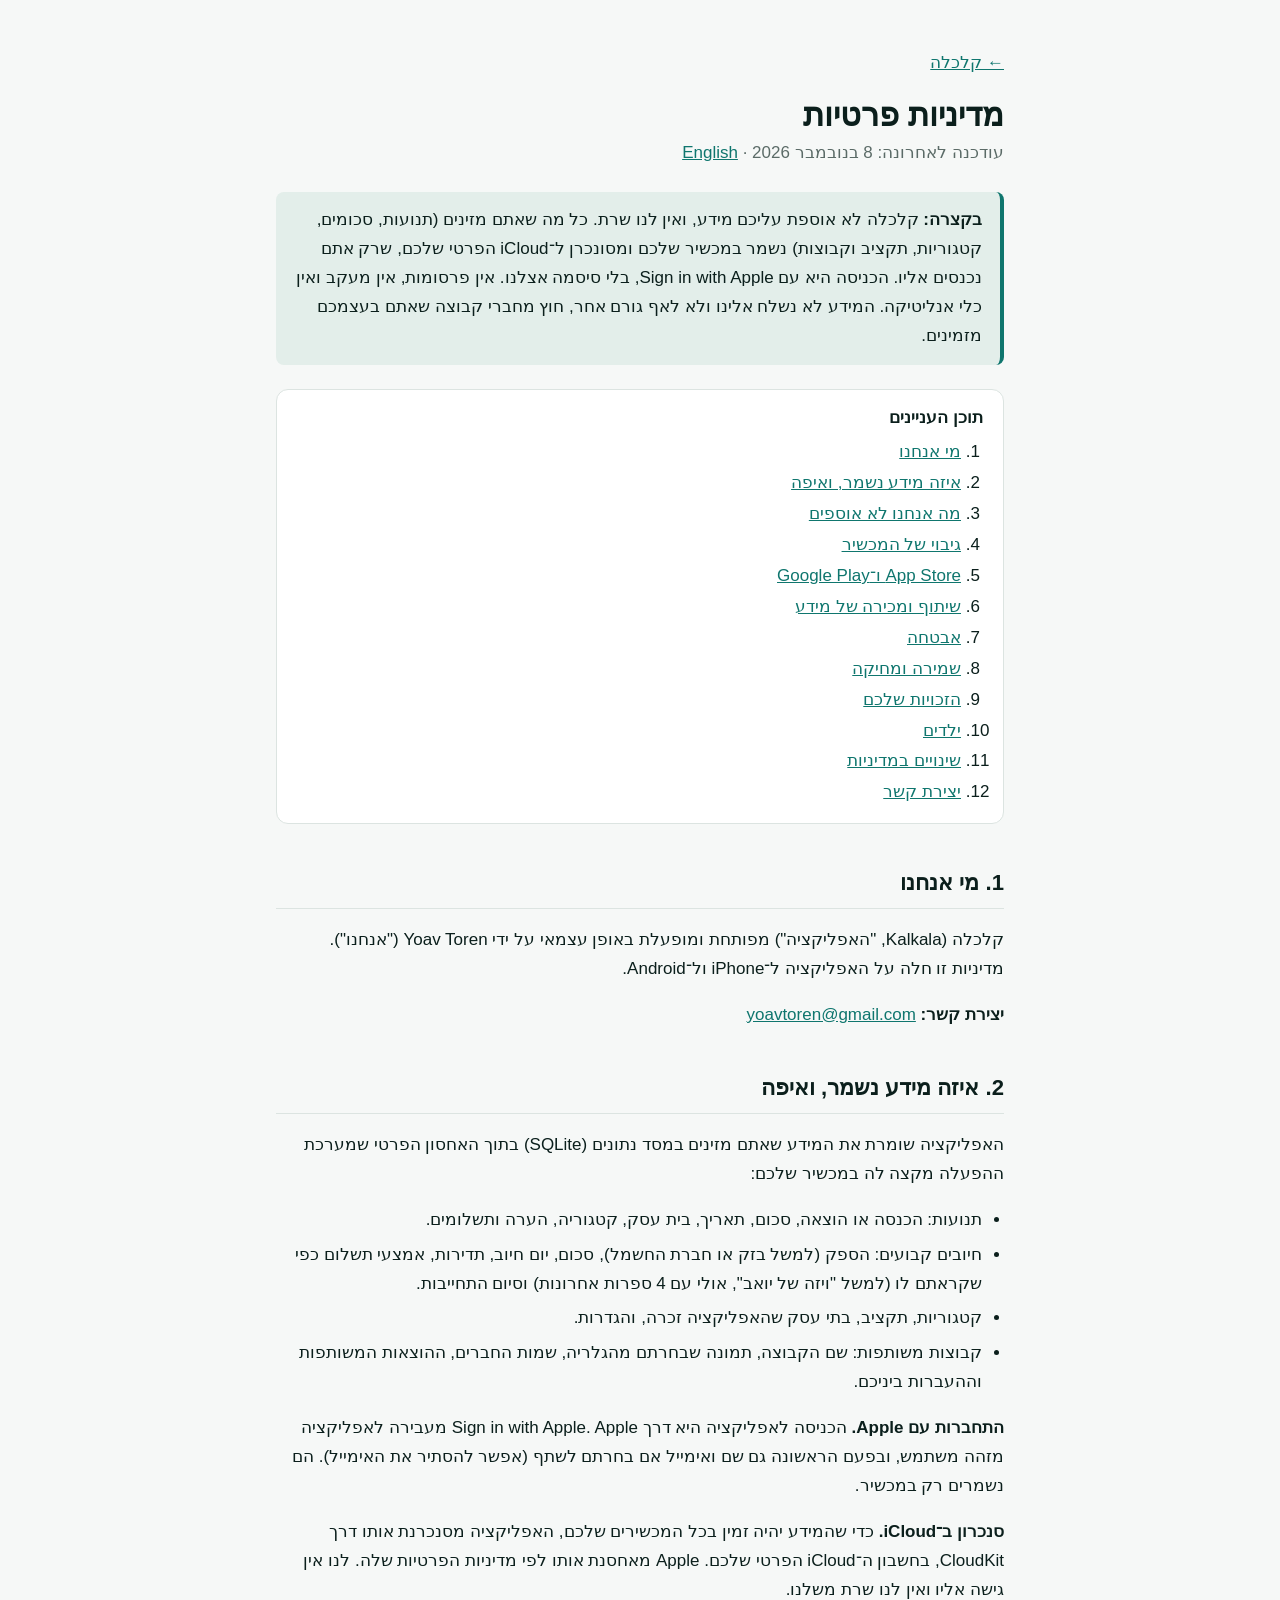
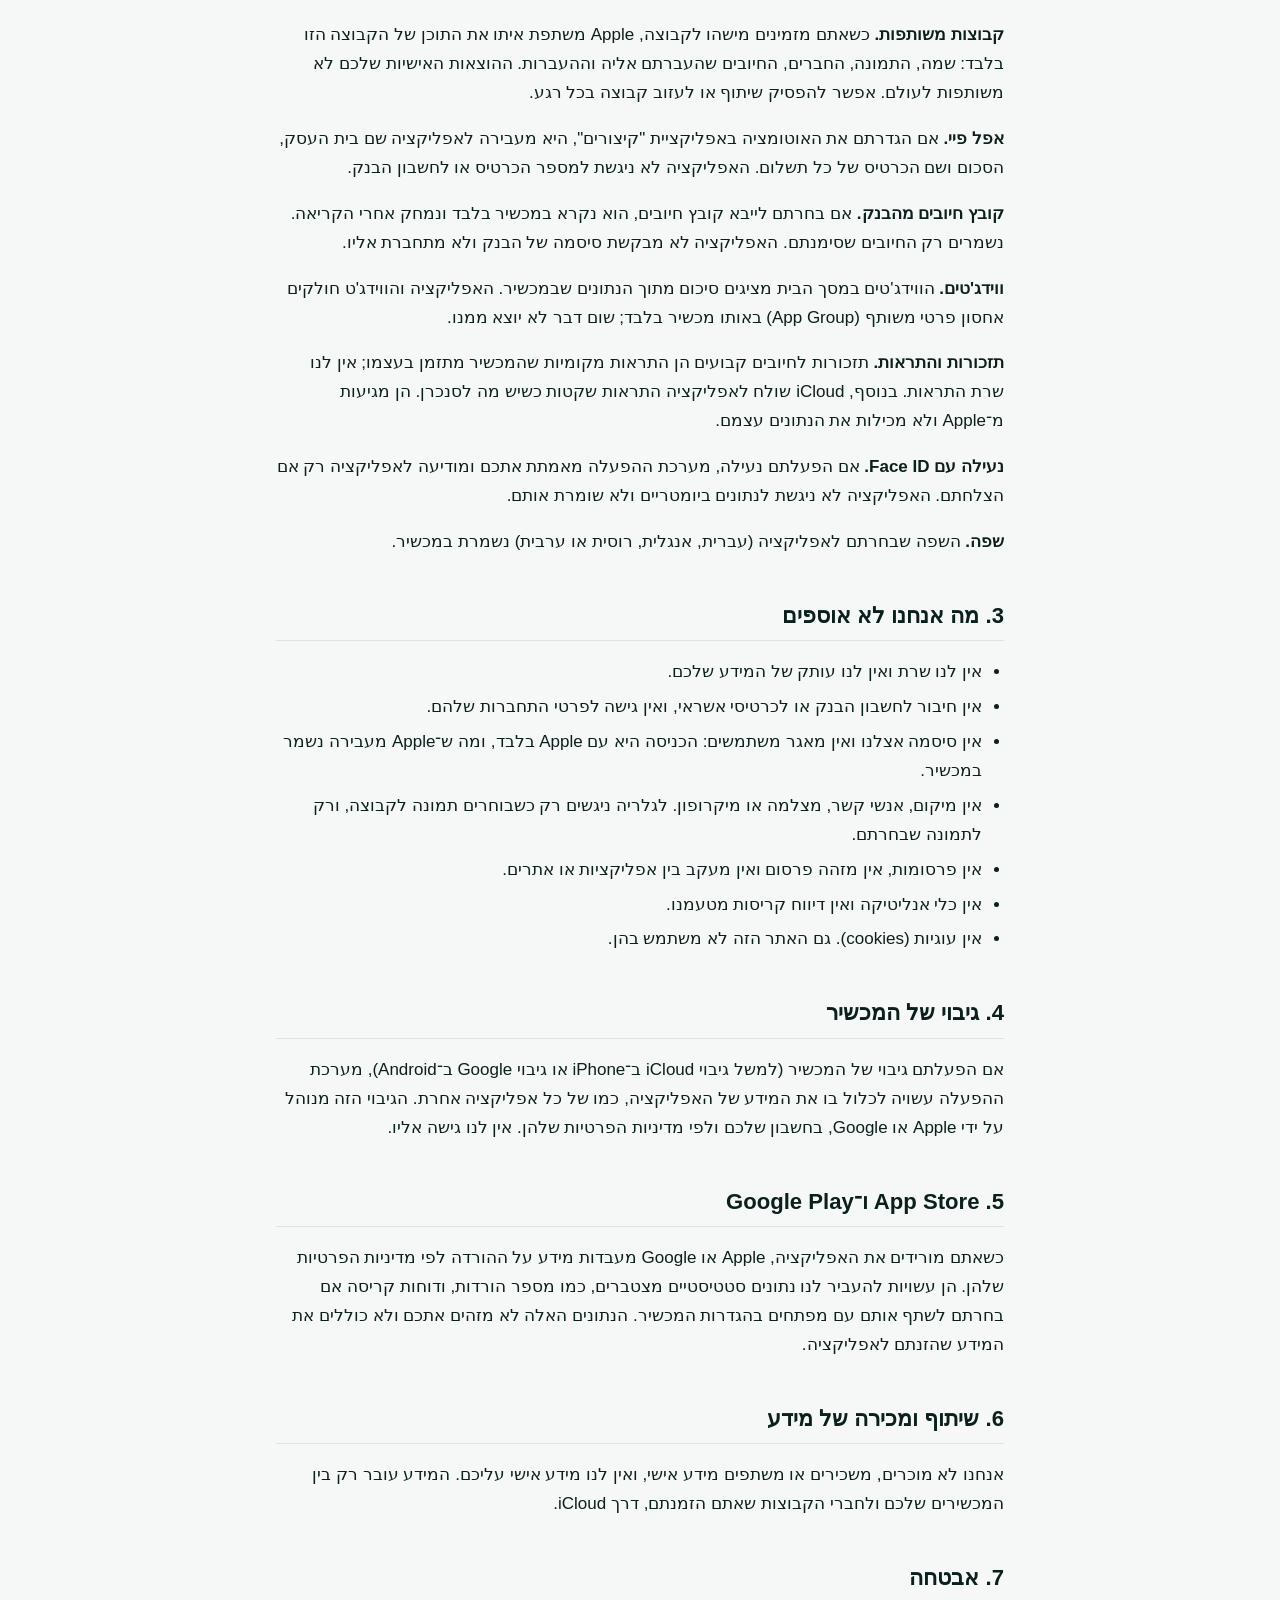
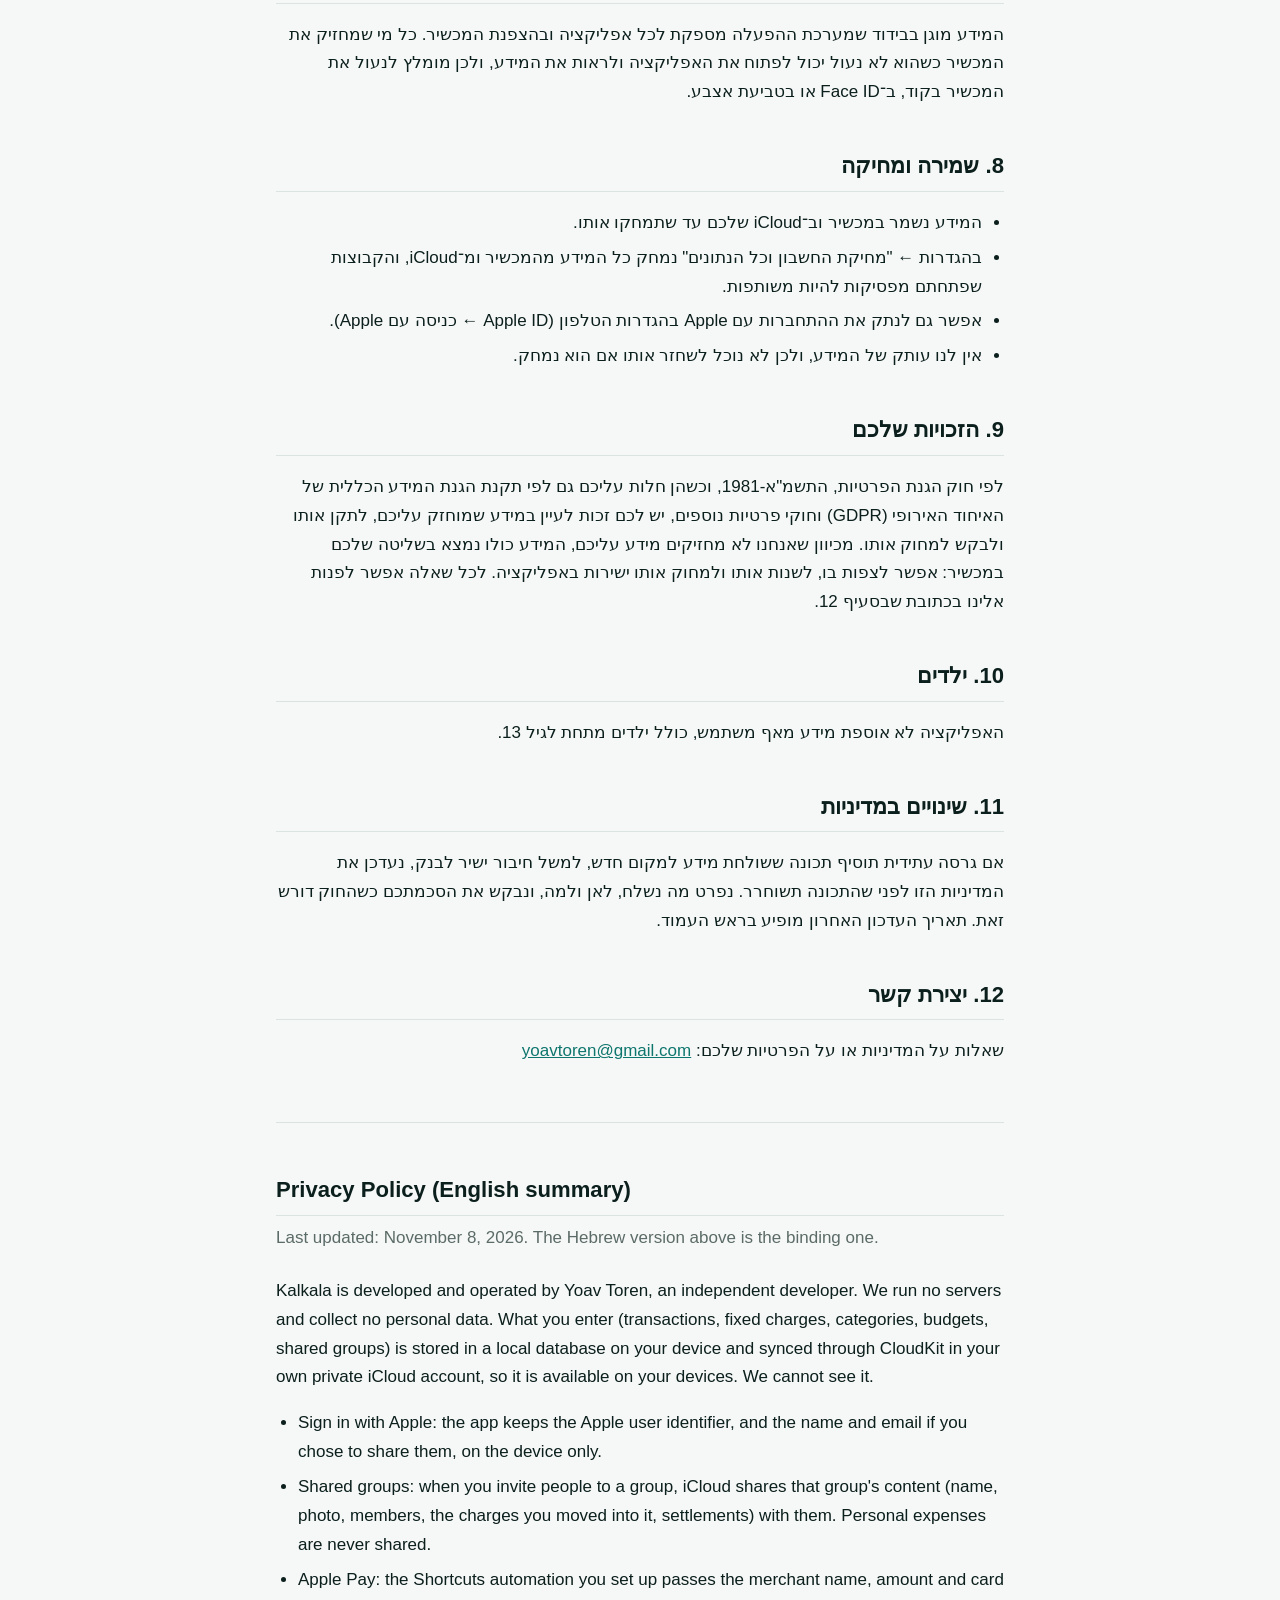
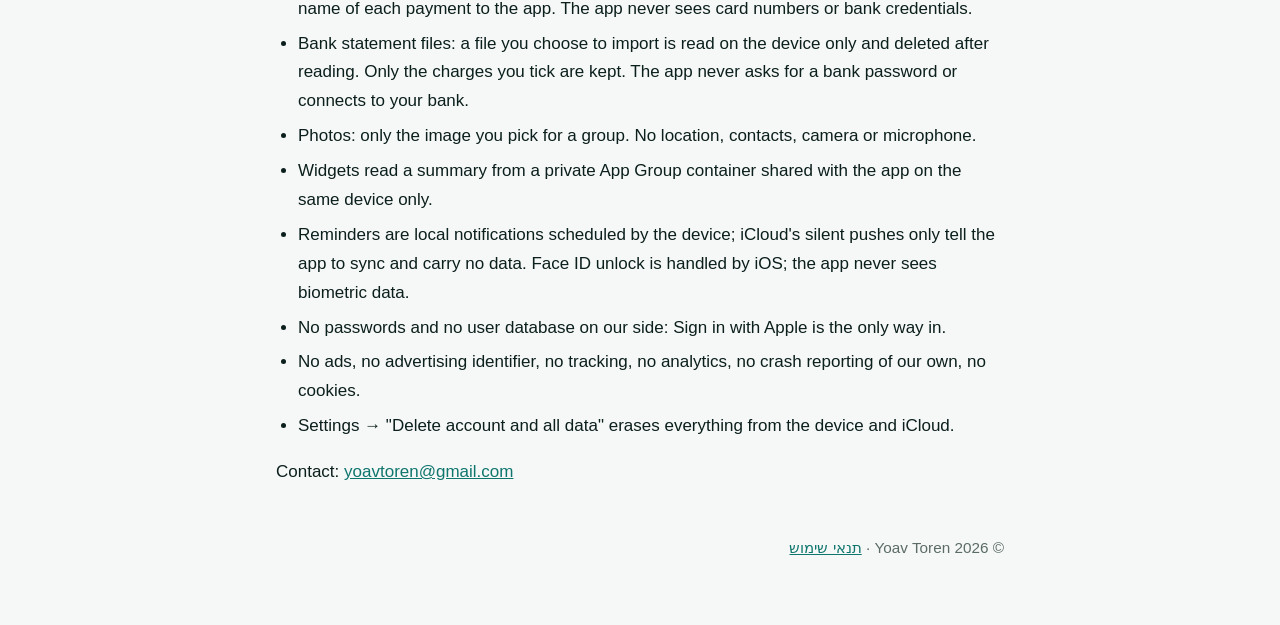
==== privacy.html @ 07b5e919 "Publish from yoavtoren/kalkala@fc30e88" ====
<!DOCTYPE html>
<html lang="he" dir="rtl">
<head>
  <meta charset="UTF-8">
  <meta name="viewport" content="width=device-width, initial-scale=1.0">
  <title>מדיניות פרטיות · קלכלה</title>
  <meta name="description" content="מדיניות הפרטיות של האפליקציה קלכלה (Kalkala).">
  <link rel="stylesheet" href="style.css">
</head>
<body>
<main>
  <p><a href="./">← קלכלה</a></p>
  <h1>מדיניות פרטיות</h1>
  <p class="updated">עודכנה לאחרונה: 8 בנובמבר 2026 · <a href="#english">English</a></p>

  <div class="summary">
    <strong>בקצרה:</strong> קלכלה לא אוספת עליכם מידע, ואין לנו שרת. כל מה שאתם מזינים (תנועות, סכומים, קטגוריות, תקציב וקבוצות) נשמר במכשיר שלכם ומסונכרן ל־iCloud הפרטי שלכם, שרק אתם נכנסים אליו.
    הכניסה היא עם Sign in with Apple, בלי סיסמה אצלנו. אין פרסומות, אין מעקב ואין כלי אנליטיקה. המידע לא נשלח אלינו ולא לאף גורם אחר, חוץ מחברי קבוצה שאתם בעצמכם מזמינים.
  </div>

  <nav class="toc">
    <strong>תוכן העניינים</strong>
    <ol>
      <li><a href="#who">מי אנחנו</a></li>
      <li><a href="#stored">איזה מידע נשמר, ואיפה</a></li>
      <li><a href="#not">מה אנחנו לא אוספים</a></li>
      <li><a href="#backup">גיבוי של המכשיר</a></li>
      <li><a href="#stores">App Store ו־Google Play</a></li>
      <li><a href="#sharing">שיתוף ומכירה של מידע</a></li>
      <li><a href="#security">אבטחה</a></li>
      <li><a href="#retention">שמירה ומחיקה</a></li>
      <li><a href="#rights">הזכויות שלכם</a></li>
      <li><a href="#children">ילדים</a></li>
      <li><a href="#changes">שינויים במדיניות</a></li>
      <li><a href="#contact">יצירת קשר</a></li>
    </ol>
  </nav>

  <h2 id="who">1. מי אנחנו</h2>
  <p>
    קלכלה (Kalkala, "האפליקציה") מפותחת ומופעלת באופן עצמאי על ידי Yoav Toren ("אנחנו").
    מדיניות זו חלה על האפליקציה ל־iPhone ול־Android.
  </p>
  <p><strong>יצירת קשר:</strong> <a href="mailto:yoavtoren@gmail.com">yoavtoren@gmail.com</a></p>

  <h2 id="stored">2. איזה מידע נשמר, ואיפה</h2>
  <p>האפליקציה שומרת את המידע שאתם מזינים במסד נתונים (SQLite) בתוך האחסון הפרטי שמערכת ההפעלה מקצה לה במכשיר שלכם:</p>
  <ul>
    <li>תנועות: הכנסה או הוצאה, סכום, תאריך, בית עסק, קטגוריה, הערה ותשלומים.</li>
    <li>חיובים קבועים: הספק (למשל בזק או חברת החשמל), סכום, יום חיוב, תדירות, אמצעי תשלום כפי שקראתם לו (למשל "ויזה של יואב", אולי עם 4 ספרות אחרונות) וסיום התחייבות.</li>
    <li>קטגוריות, תקציב, בתי עסק שהאפליקציה זכרה, והגדרות.</li>
    <li>קבוצות משותפות: שם הקבוצה, תמונה שבחרתם מהגלריה, שמות החברים, ההוצאות המשותפות וההעברות ביניכם.</li>
  </ul>
  <p><strong>התחברות עם Apple.</strong> הכניסה לאפליקציה היא דרך Sign in with Apple. Apple מעבירה לאפליקציה מזהה משתמש, ובפעם הראשונה גם שם ואימייל אם בחרתם לשתף (אפשר להסתיר את האימייל). הם נשמרים רק במכשיר.</p>
  <p><strong>סנכרון ב־iCloud.</strong> כדי שהמידע יהיה זמין בכל המכשירים שלכם, האפליקציה מסנכרנת אותו דרך CloudKit, בחשבון ה־iCloud הפרטי שלכם. Apple מאחסנת אותו לפי מדיניות הפרטיות שלה. לנו אין גישה אליו ואין לנו שרת משלנו.</p>
  <p><strong>קבוצות משותפות.</strong> כשאתם מזמינים מישהו לקבוצה, Apple משתפת איתו את התוכן של הקבוצה הזו בלבד: שמה, התמונה, החברים, החיובים שהעברתם אליה וההעברות. ההוצאות האישיות שלכם לא משותפות לעולם. אפשר להפסיק שיתוף או לעזוב קבוצה בכל רגע.</p>
  <p><strong>אפל פיי.</strong> אם הגדרתם את האוטומציה באפליקציית "קיצורים", היא מעבירה לאפליקציה שם בית העסק, הסכום ושם הכרטיס של כל תשלום. האפליקציה לא ניגשת למספר הכרטיס או לחשבון הבנק.</p>
  <p><strong>קובץ חיובים מהבנק.</strong> אם בחרתם לייבא קובץ חיובים, הוא נקרא במכשיר בלבד ונמחק אחרי הקריאה. נשמרים רק החיובים שסימנתם. האפליקציה לא מבקשת סיסמה של הבנק ולא מתחברת אליו.</p>
  <p><strong>ווידג'טים.</strong> הווידג'טים במסך הבית מציגים סיכום מתוך הנתונים שבמכשיר. האפליקציה והווידג'ט חולקים אחסון פרטי משותף (App Group) באותו מכשיר בלבד; שום דבר לא יוצא ממנו.</p>
  <p><strong>תזכורות והתראות.</strong> תזכורות לחיובים קבועים הן התראות מקומיות שהמכשיר מתזמן בעצמו; אין לנו שרת התראות. בנוסף, iCloud שולח לאפליקציה התראות שקטות כשיש מה לסנכרן. הן מגיעות מ־Apple ולא מכילות את הנתונים עצמם.</p>
  <p><strong>נעילה עם Face ID.</strong> אם הפעלתם נעילה, מערכת ההפעלה מאמתת אתכם ומודיעה לאפליקציה רק אם הצלחתם. האפליקציה לא ניגשת לנתונים ביומטריים ולא שומרת אותם.</p>
  <p><strong>שפה.</strong> השפה שבחרתם לאפליקציה (עברית, אנגלית, רוסית או ערבית) נשמרת במכשיר.</p>

  <h2 id="not">3. מה אנחנו לא אוספים</h2>
  <ul>
    <li>אין לנו שרת ואין לנו עותק של המידע שלכם.</li>
    <li>אין חיבור לחשבון הבנק או לכרטיסי אשראי, ואין גישה לפרטי התחברות שלהם.</li>
    <li>אין סיסמה אצלנו ואין מאגר משתמשים: הכניסה היא עם Apple בלבד, ומה ש־Apple מעבירה נשמר במכשיר.</li>
    <li>אין מיקום, אנשי קשר, מצלמה או מיקרופון. לגלריה ניגשים רק כשבוחרים תמונה לקבוצה, ורק לתמונה שבחרתם.</li>
    <li>אין פרסומות, אין מזהה פרסום ואין מעקב בין אפליקציות או אתרים.</li>
    <li>אין כלי אנליטיקה ואין דיווח קריסות מטעמנו.</li>
    <li>אין עוגיות (cookies). גם האתר הזה לא משתמש בהן.</li>
  </ul>

  <h2 id="backup">4. גיבוי של המכשיר</h2>
  <p>
    אם הפעלתם גיבוי של המכשיר (למשל גיבוי iCloud ב־iPhone או גיבוי Google ב־Android), מערכת ההפעלה עשויה לכלול בו את המידע של האפליקציה, כמו של כל אפליקציה אחרת.
    הגיבוי הזה מנוהל על ידי Apple או Google, בחשבון שלכם ולפי מדיניות הפרטיות שלהן. אין לנו גישה אליו.
  </p>

  <h2 id="stores">5. App Store ו־Google Play</h2>
  <p>
    כשאתם מורידים את האפליקציה, Apple או Google מעבדות מידע על ההורדה לפי מדיניות הפרטיות שלהן.
    הן עשויות להעביר לנו נתונים סטטיסטיים מצטברים, כמו מספר הורדות, ודוחות קריסה אם בחרתם לשתף אותם עם מפתחים בהגדרות המכשיר.
    הנתונים האלה לא מזהים אתכם ולא כוללים את המידע שהזנתם לאפליקציה.
  </p>

  <h2 id="sharing">6. שיתוף ומכירה של מידע</h2>
  <p>אנחנו לא מוכרים, משכירים או משתפים מידע אישי, ואין לנו מידע אישי עליכם. המידע עובר רק בין המכשירים שלכם ולחברי הקבוצות שאתם הזמנתם, דרך iCloud.</p>

  <h2 id="security">7. אבטחה</h2>
  <p>
    המידע מוגן בבידוד שמערכת ההפעלה מספקת לכל אפליקציה ובהצפנת המכשיר.
    כל מי שמחזיק את המכשיר כשהוא לא נעול יכול לפתוח את האפליקציה ולראות את המידע, ולכן מומלץ לנעול את המכשיר בקוד, ב־Face ID או בטביעת אצבע.
  </p>

  <h2 id="retention">8. שמירה ומחיקה</h2>
  <ul>
    <li>המידע נשמר במכשיר וב־iCloud שלכם עד שתמחקו אותו.</li>
    <li>בהגדרות ← "מחיקת החשבון וכל הנתונים" נמחק כל המידע מהמכשיר ומ־iCloud, והקבוצות שפתחתם מפסיקות להיות משותפות.</li>
    <li>אפשר גם לנתק את ההתחברות עם Apple בהגדרות הטלפון (Apple ID ← כניסה עם Apple).</li>
    <li>אין לנו עותק של המידע, ולכן לא נוכל לשחזר אותו אם הוא נמחק.</li>
  </ul>

  <h2 id="rights">9. הזכויות שלכם</h2>
  <p>
    לפי חוק הגנת הפרטיות, התשמ"א-1981, וכשהן חלות עליכם גם לפי תקנת הגנת המידע הכללית של האיחוד האירופי (GDPR) וחוקי פרטיות נוספים, יש לכם זכות לעיין במידע שמוחזק עליכם, לתקן אותו ולבקש למחוק אותו.
    מכיוון שאנחנו לא מחזיקים מידע עליכם, המידע כולו נמצא בשליטה שלכם במכשיר: אפשר לצפות בו, לשנות אותו ולמחוק אותו ישירות באפליקציה.
    לכל שאלה אפשר לפנות אלינו בכתובת שבסעיף 12.
  </p>

  <h2 id="children">10. ילדים</h2>
  <p>האפליקציה לא אוספת מידע מאף משתמש, כולל ילדים מתחת לגיל 13.</p>

  <h2 id="changes">11. שינויים במדיניות</h2>
  <p>
    אם גרסה עתידית תוסיף תכונה ששולחת מידע למקום חדש, למשל חיבור ישיר לבנק, נעדכן את המדיניות הזו לפני שהתכונה תשוחרר.
    נפרט מה נשלח, לאן ולמה, ונבקש את הסכמתכם כשהחוק דורש זאת. תאריך העדכון האחרון מופיע בראש העמוד.
  </p>

  <h2 id="contact">12. יצירת קשר</h2>
  <p>שאלות על המדיניות או על הפרטיות שלכם: <a href="mailto:yoavtoren@gmail.com">yoavtoren@gmail.com</a></p>

  <section class="english" id="english" lang="en" dir="ltr">
    <h2>Privacy Policy (English summary)</h2>
    <p class="updated">Last updated: November 8, 2026. The Hebrew version above is the binding one.</p>
    <p>
      Kalkala is developed and operated by Yoav Toren, an independent developer. We run no servers and collect no personal data.
      What you enter (transactions, fixed charges, categories, budgets, shared groups) is stored in a local database on your device
      and synced through CloudKit in your own private iCloud account, so it is available on your devices. We cannot see it.
    </p>
    <ul>
      <li>Sign in with Apple: the app keeps the Apple user identifier, and the name and email if you chose to share them, on the device only.</li>
      <li>Shared groups: when you invite people to a group, iCloud shares that group's content (name, photo, members, the charges you moved into it, settlements) with them. Personal expenses are never shared.</li>
      <li>Apple Pay: the Shortcuts automation you set up passes the merchant name, amount and card name of each payment to the app. The app never sees card numbers or bank credentials.</li>
      <li>Bank statement files: a file you choose to import is read on the device only and deleted after reading. Only the charges you tick are kept. The app never asks for a bank password or connects to your bank.</li>
      <li>Photos: only the image you pick for a group. No location, contacts, camera or microphone.</li>
      <li>Widgets read a summary from a private App Group container shared with the app on the same device only.</li>
      <li>Reminders are local notifications scheduled by the device; iCloud's silent pushes only tell the app to sync and carry no data. Face ID unlock is handled by iOS; the app never sees biometric data.</li>
      <li>No passwords and no user database on our side: Sign in with Apple is the only way in.</li>
      <li>No ads, no advertising identifier, no tracking, no analytics, no crash reporting of our own, no cookies.</li>
      <li>Settings → "Delete account and all data" erases everything from the device and iCloud.</li>
    </ul>
    <p>Contact: <a href="mailto:yoavtoren@gmail.com">yoavtoren@gmail.com</a></p>
  </section>

  <footer>© 2026 Yoav Toren · <a href="terms.html">תנאי שימוש</a></footer>
</main>
</body>
</html>
---- style.css ----
/* Shared style for the Kalkala legal pages. Colours mirror src/constants/theme.ts. */
:root {
  --text: #0B1F1C;
  --text-secondary: #5B6B67;
  --background: #F6F8F7;
  --surface: #FFFFFF;
  --selected: #E3EEEA;
  --border: #DCE4E1;
  --tint: #0F766E;
  color-scheme: light dark;
}

@media (prefers-color-scheme: dark) {
  :root {
    --text: #ECF3F1;
    --text-secondary: #9DB0AB;
    --background: #0B1211;
    --surface: #16201E;
    --selected: #1F2E2B;
    --border: #26332F;
    --tint: #2DD4BF;
  }
}

* { box-sizing: border-box; }

body {
  margin: 0;
  background: var(--background);
  color: var(--text);
  font-family: -apple-system, BlinkMacSystemFont, "Segoe UI", "Heebo", "Arial Hebrew", Arial, sans-serif;
  font-size: 17px;
  line-height: 1.7;
}

main {
  max-width: 760px;
  margin: 0 auto;
  padding: 32px 16px 64px;
}

a { color: var(--tint); }

h1 { font-size: 1.9em; line-height: 1.25; margin: 0 0 4px; }
h2 {
  font-size: 1.3em;
  margin: 40px 0 8px;
  padding-bottom: 6px;
  border-bottom: 1px solid var(--border);
}
h3 { font-size: 1.05em; margin: 24px 0 4px; }

ul, ol { padding-inline-start: 22px; }
li { margin-bottom: 6px; }

.updated { color: var(--text-secondary); margin: 0 0 24px; }

.summary {
  background: var(--selected);
  border-inline-start: 4px solid var(--tint);
  border-radius: 8px;
  padding: 14px 18px;
  margin: 20px 0;
}

.toc {
  background: var(--surface);
  border: 1px solid var(--border);
  border-radius: 12px;
  padding: 14px 20px;
  margin: 24px 0;
}
.toc ol { margin: 6px 0 0; }
.toc li { margin-bottom: 2px; }

.cards { display: grid; gap: 12px; margin: 28px 0; }
.card {
  display: block;
  background: var(--surface);
  border: 1px solid var(--border);
  border-radius: 12px;
  padding: 16px 18px;
  color: var(--text);
  text-decoration: none;
}
.card strong { color: var(--tint); font-size: 1.1em; }
.card span { display: block; color: var(--text-secondary); }

.english {
  margin-top: 56px;
  padding-top: 8px;
  border-top: 1px solid var(--border);
}

footer {
  margin-top: 48px;
  color: var(--text-secondary);
  font-size: 0.9em;
}
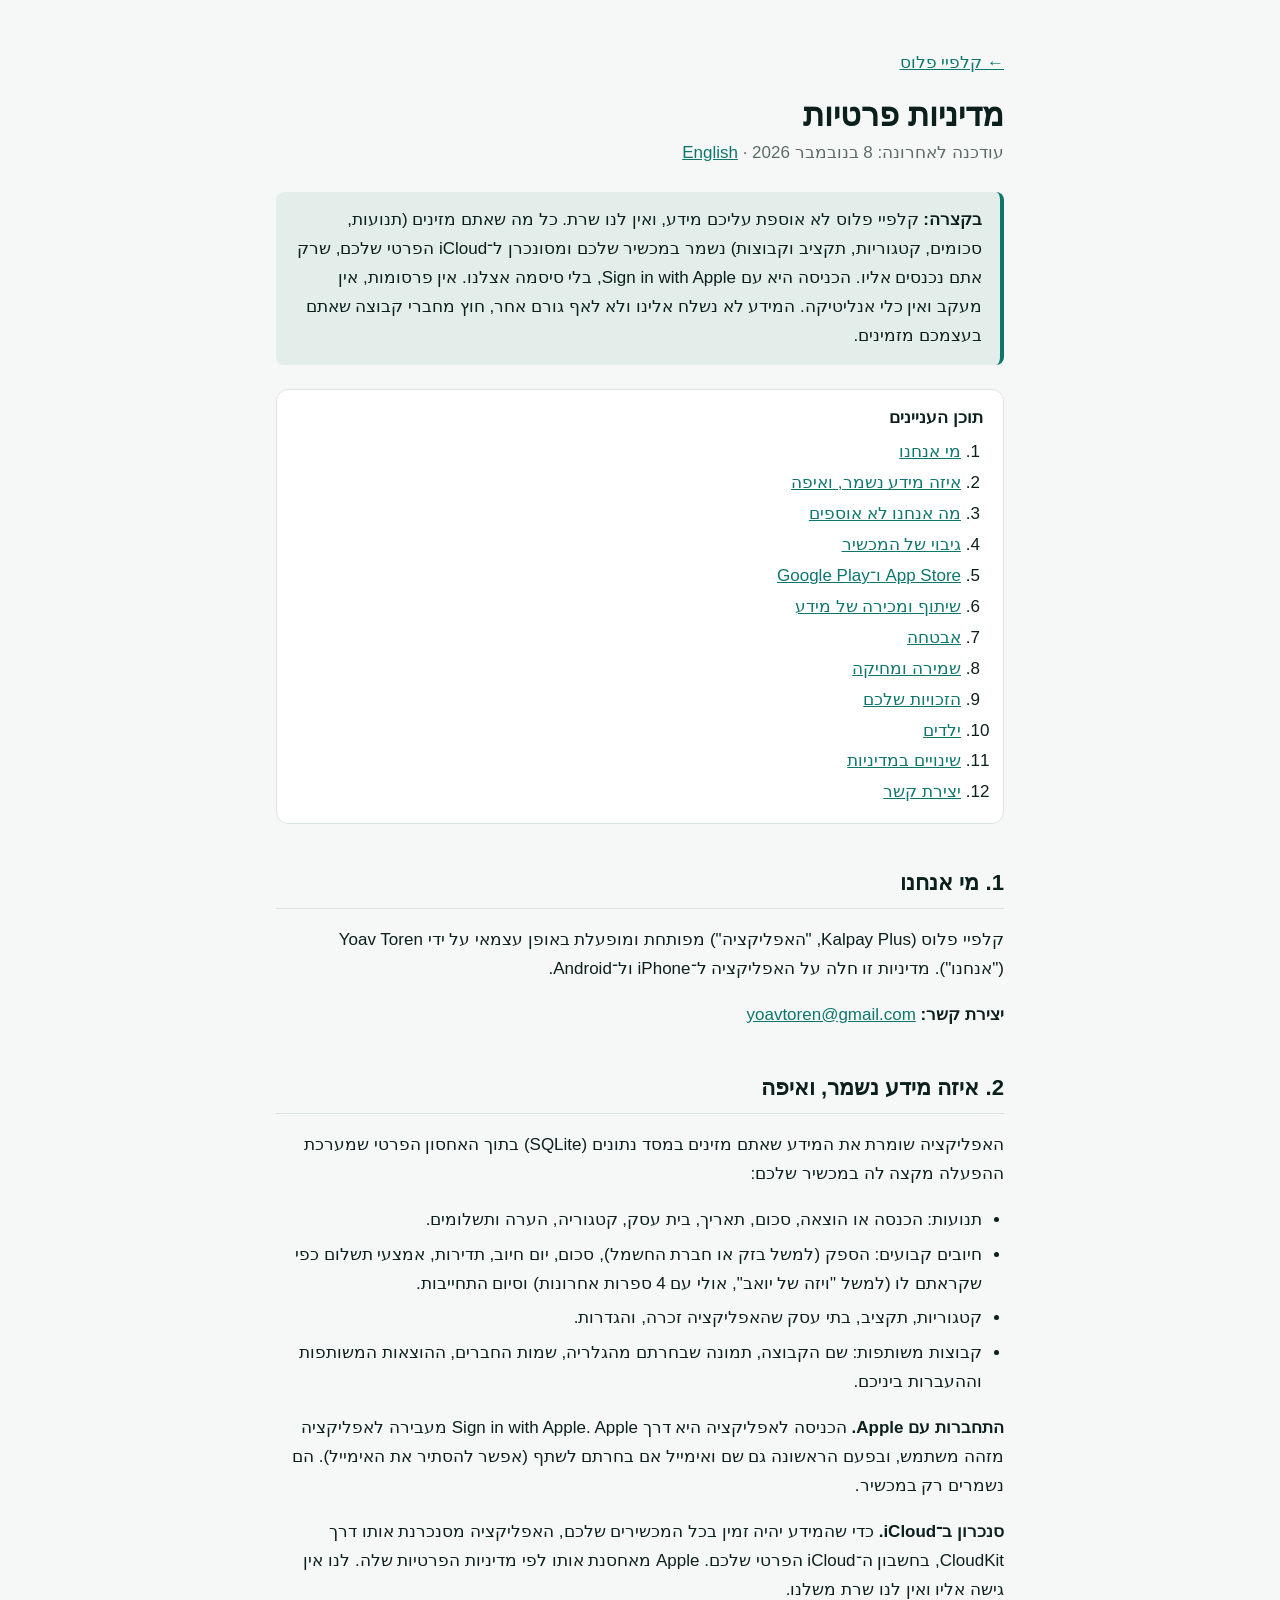
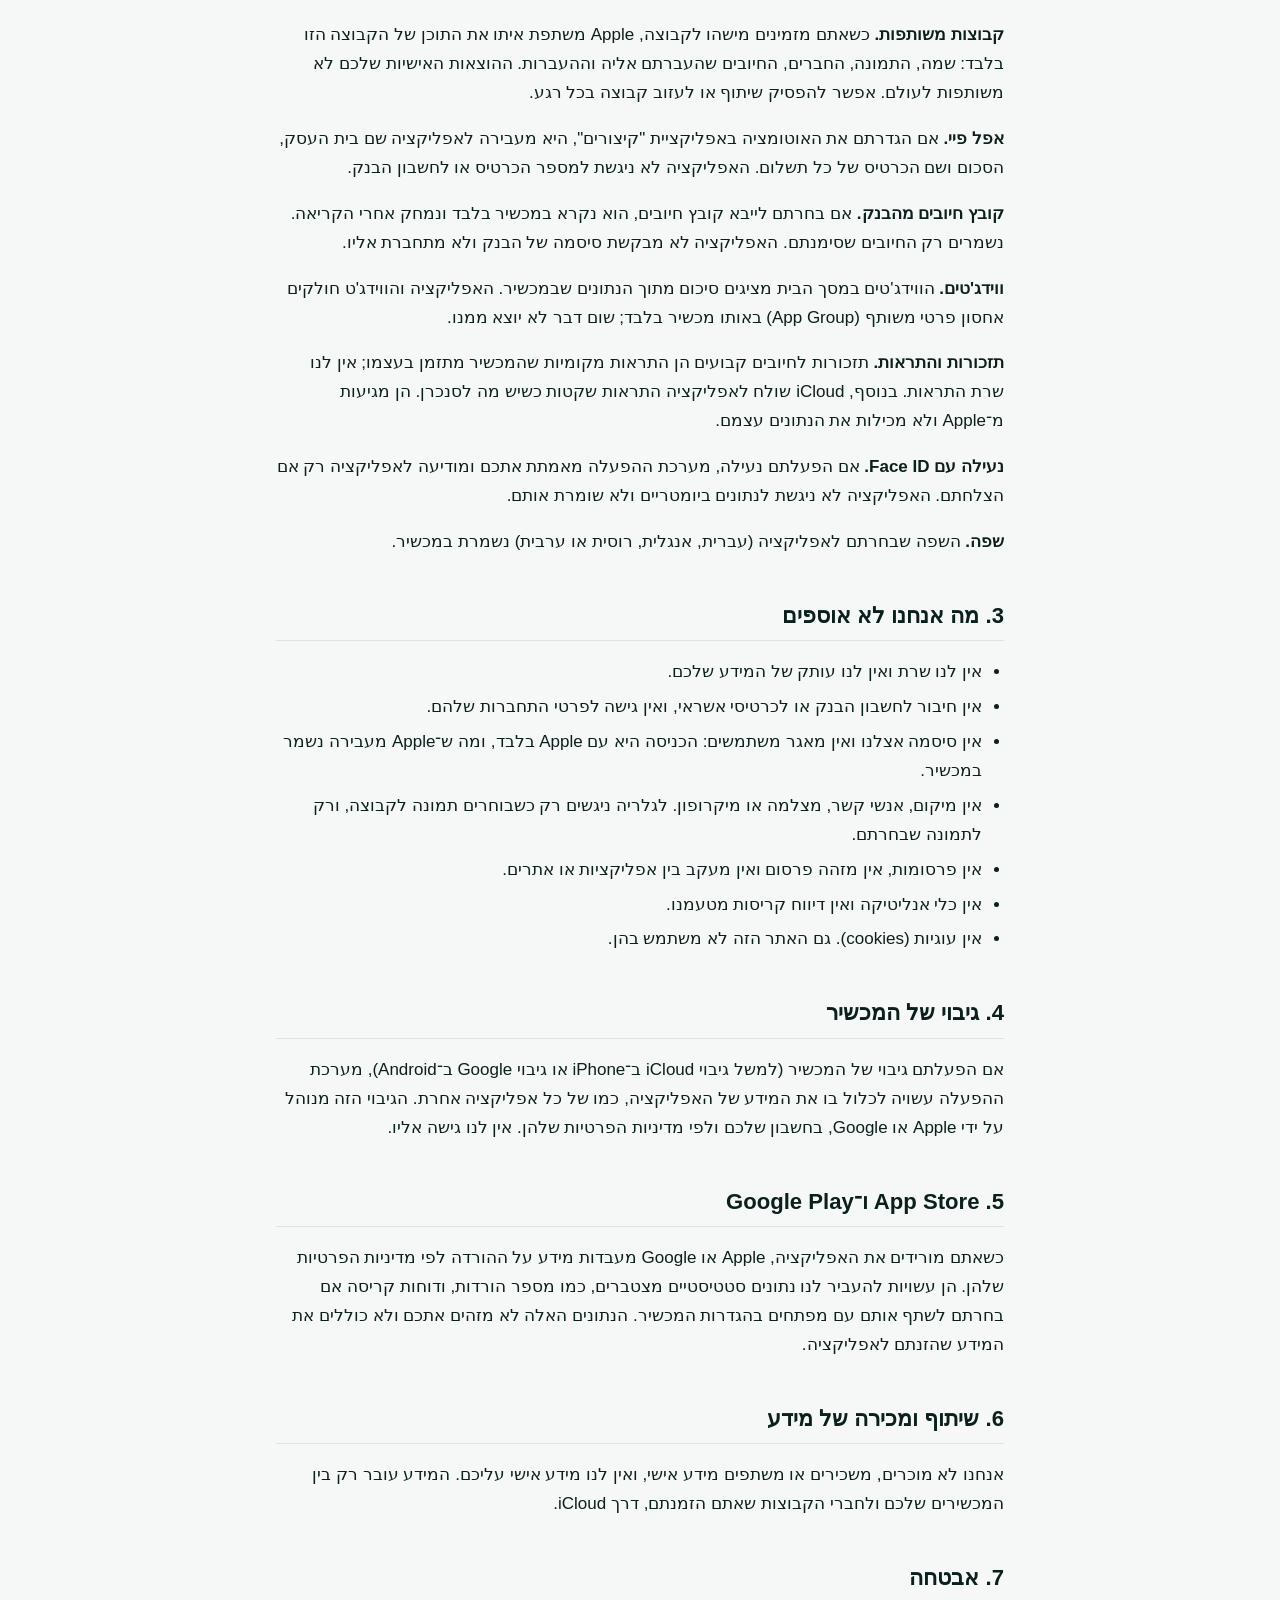
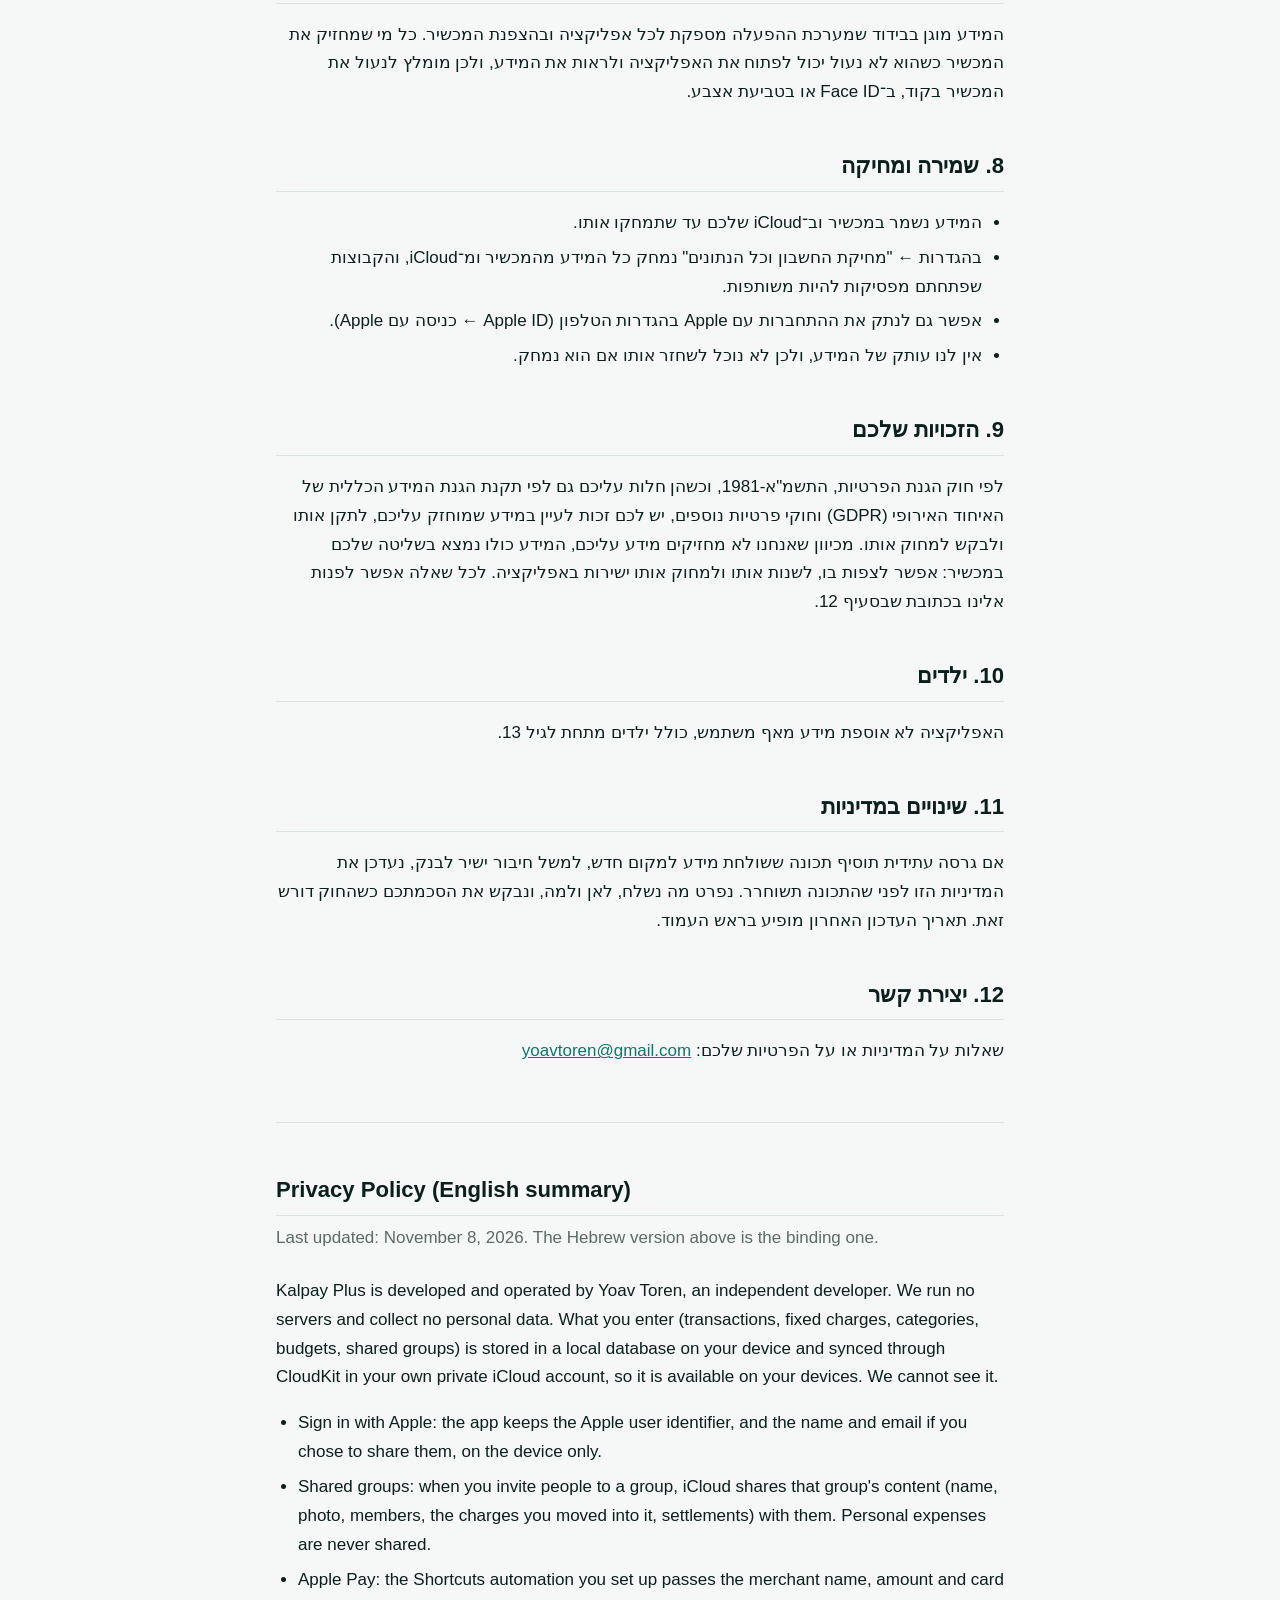
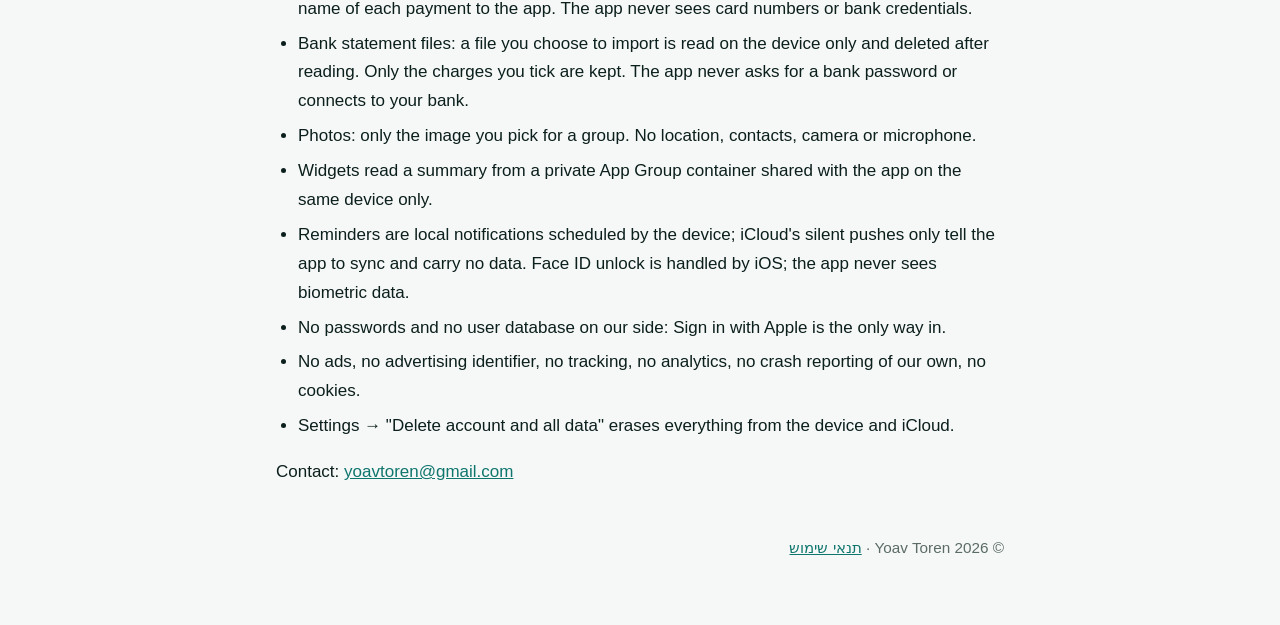
==== commit 707b68b8: "Publish from yoavtoren/kalkala@573983c" ====
--- a/privacy.html
+++ b/privacy.html
@@ -3,18 +3,18 @@
 <head>
   <meta charset="UTF-8">
   <meta name="viewport" content="width=device-width, initial-scale=1.0">
-  <title>מדיניות פרטיות · קלכלה</title>
-  <meta name="description" content="מדיניות הפרטיות של האפליקציה קלכלה (Kalkala).">
+  <title>מדיניות פרטיות · קלפיי פלוס</title>
+  <meta name="description" content="מדיניות הפרטיות של האפליקציה קלפיי פלוס (Kalpay Plus).">
   <link rel="stylesheet" href="style.css">
 </head>
 <body>
 <main>
-  <p><a href="./">← קלכלה</a></p>
+  <p><a href="./">← קלפיי פלוס</a></p>
   <h1>מדיניות פרטיות</h1>
   <p class="updated">עודכנה לאחרונה: 8 בנובמבר 2026 · <a href="#english">English</a></p>
 
   <div class="summary">
-    <strong>בקצרה:</strong> קלכלה לא אוספת עליכם מידע, ואין לנו שרת. כל מה שאתם מזינים (תנועות, סכומים, קטגוריות, תקציב וקבוצות) נשמר במכשיר שלכם ומסונכרן ל־iCloud הפרטי שלכם, שרק אתם נכנסים אליו.
+    <strong>בקצרה:</strong> קלפיי פלוס לא אוספת עליכם מידע, ואין לנו שרת. כל מה שאתם מזינים (תנועות, סכומים, קטגוריות, תקציב וקבוצות) נשמר במכשיר שלכם ומסונכרן ל־iCloud הפרטי שלכם, שרק אתם נכנסים אליו.
     הכניסה היא עם Sign in with Apple, בלי סיסמה אצלנו. אין פרסומות, אין מעקב ואין כלי אנליטיקה. המידע לא נשלח אלינו ולא לאף גורם אחר, חוץ מחברי קבוצה שאתם בעצמכם מזמינים.
   </div>
 
@@ -38,7 +38,7 @@
 
   <h2 id="who">1. מי אנחנו</h2>
   <p>
-    קלכלה (Kalkala, "האפליקציה") מפותחת ומופעלת באופן עצמאי על ידי Yoav Toren ("אנחנו").
+    קלפיי פלוס (Kalpay Plus, "האפליקציה") מפותחת ומופעלת באופן עצמאי על ידי Yoav Toren ("אנחנו").
     מדיניות זו חלה על האפליקציה ל־iPhone ול־Android.
   </p>
   <p><strong>יצירת קשר:</strong> <a href="mailto:yoavtoren@gmail.com">yoavtoren@gmail.com</a></p>
@@ -125,7 +125,7 @@
     <h2>Privacy Policy (English summary)</h2>
     <p class="updated">Last updated: November 8, 2026. The Hebrew version above is the binding one.</p>
     <p>
-      Kalkala is developed and operated by Yoav Toren, an independent developer. We run no servers and collect no personal data.
+      Kalpay Plus is developed and operated by Yoav Toren, an independent developer. We run no servers and collect no personal data.
       What you enter (transactions, fixed charges, categories, budgets, shared groups) is stored in a local database on your device
       and synced through CloudKit in your own private iCloud account, so it is available on your devices. We cannot see it.
     </p>
--- a/style.css
+++ b/style.css
@@ -1,4 +1,4 @@
-/* Shared style for the Kalkala legal pages. Colours mirror src/constants/theme.ts. */
+/* Shared style for the Kalpay Plus legal pages. Colours mirror src/constants/theme.ts. */
 :root {
   --text: #0B1F1C;
   --text-secondary: #5B6B67;
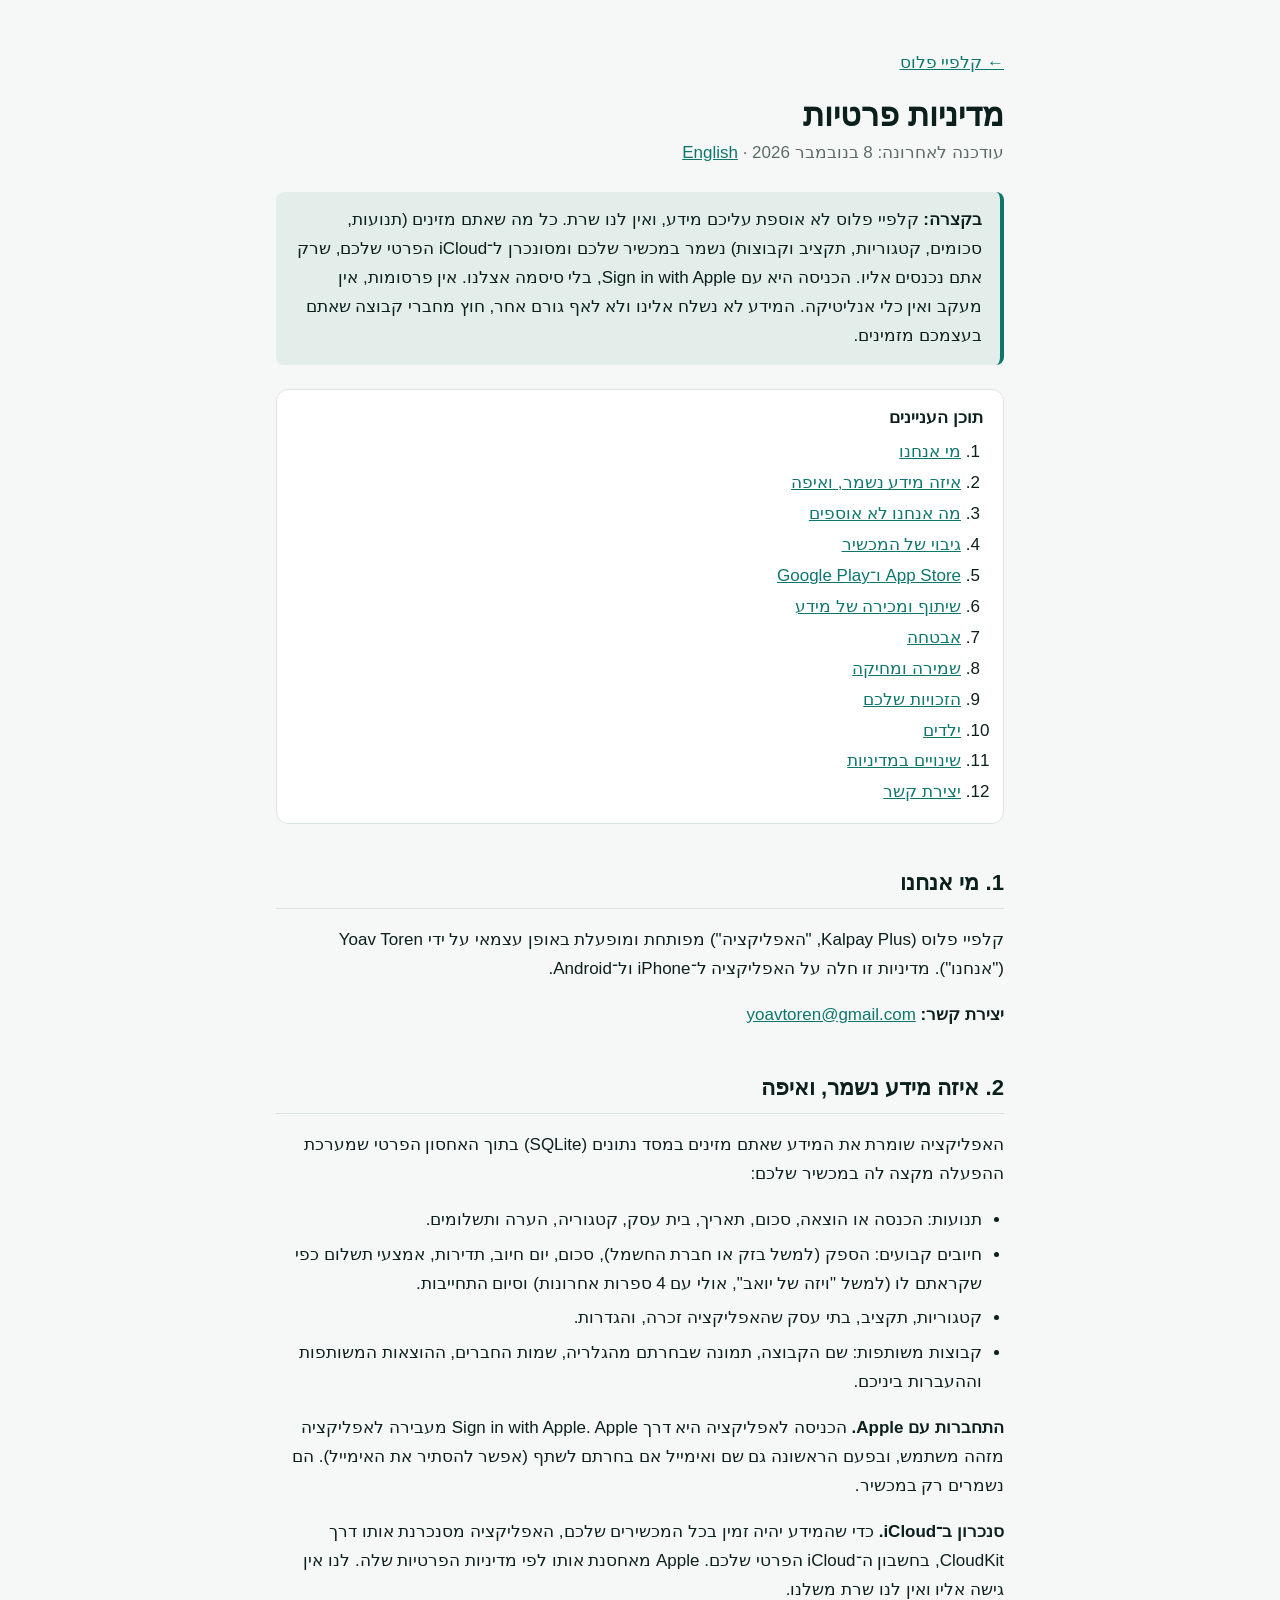
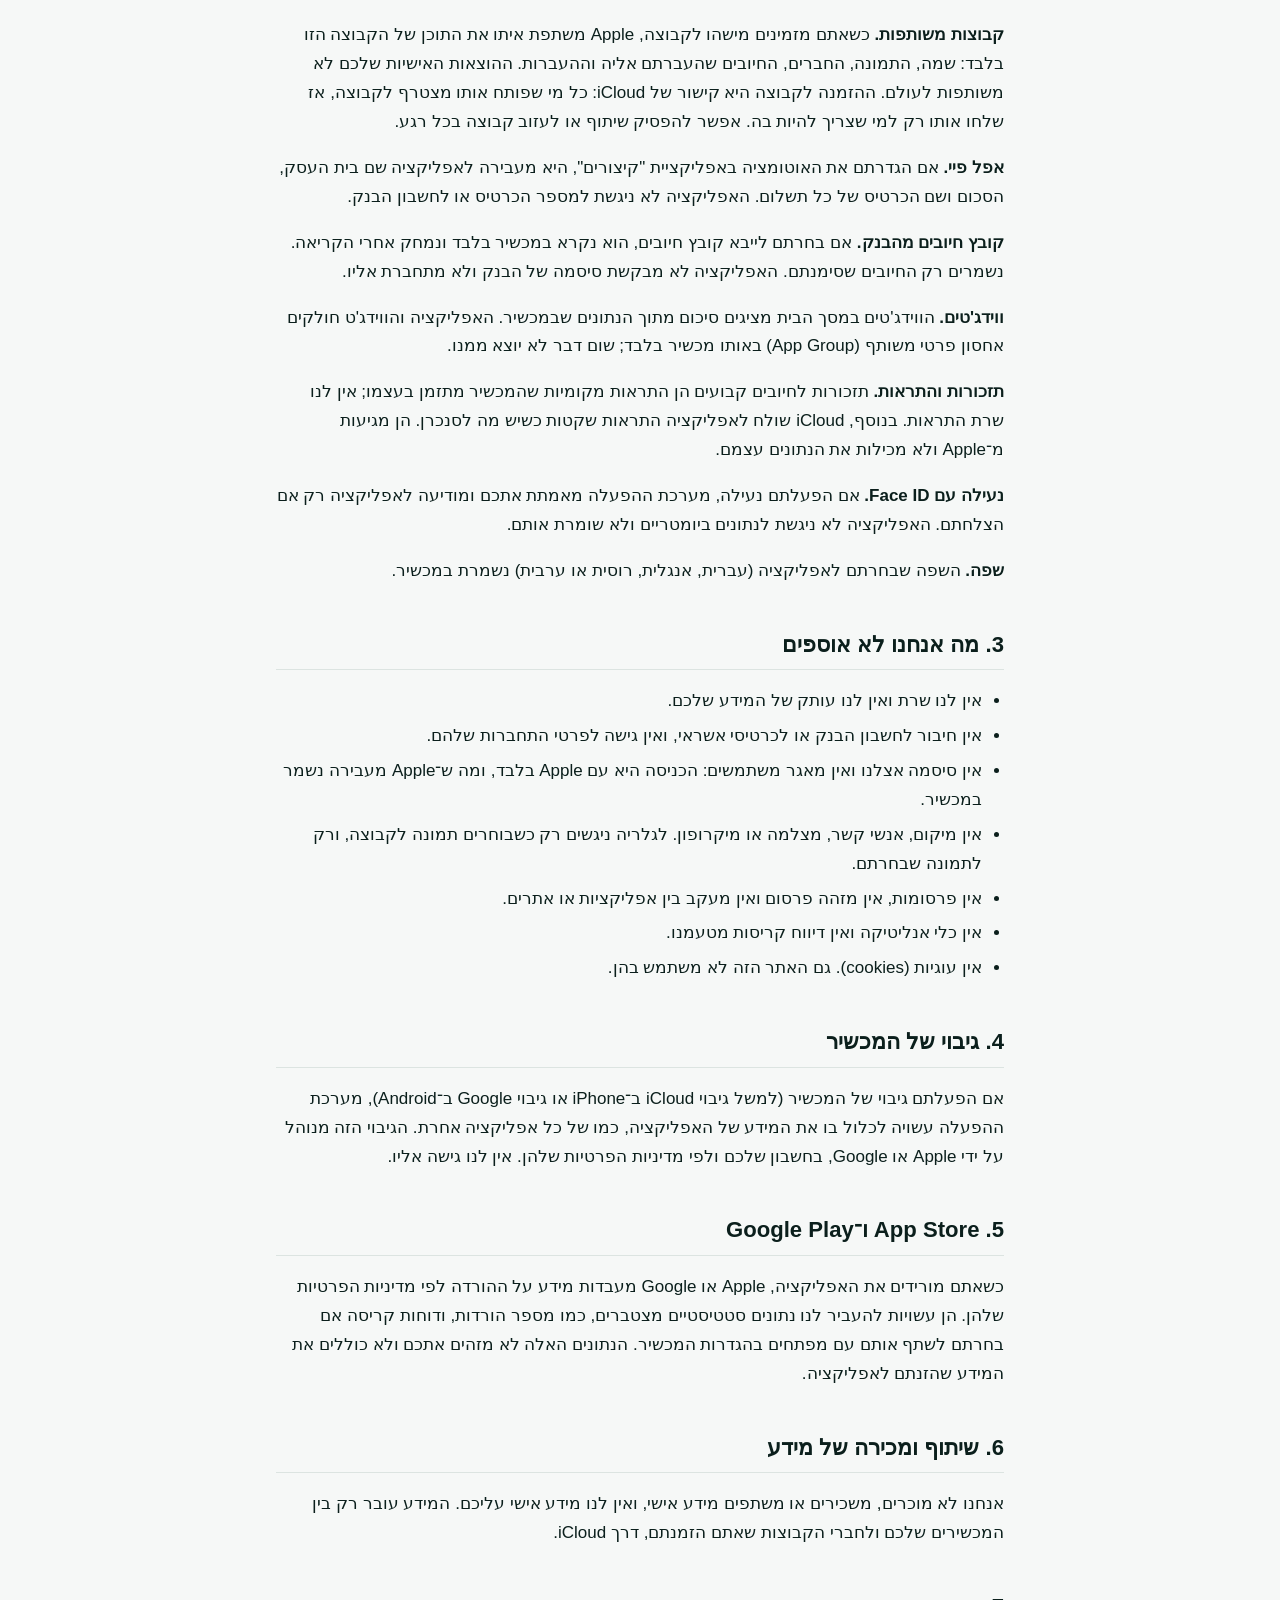
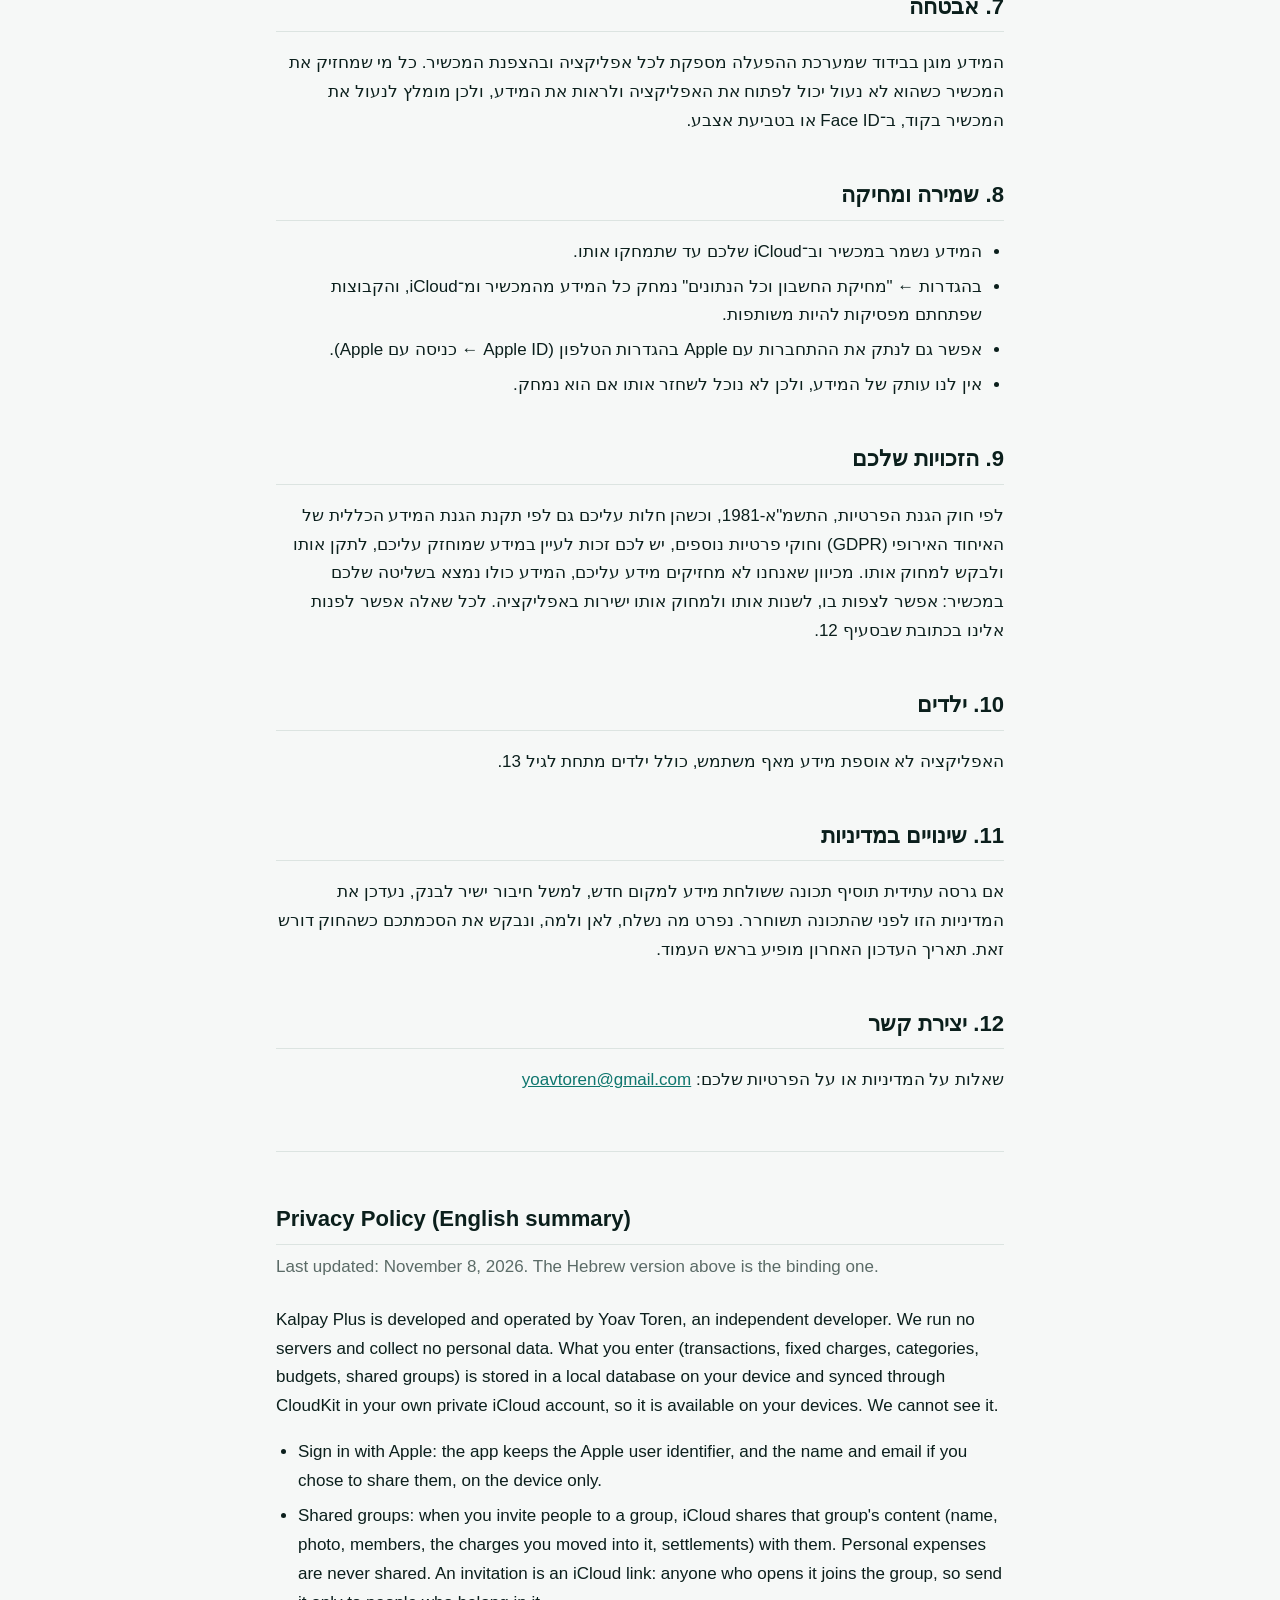
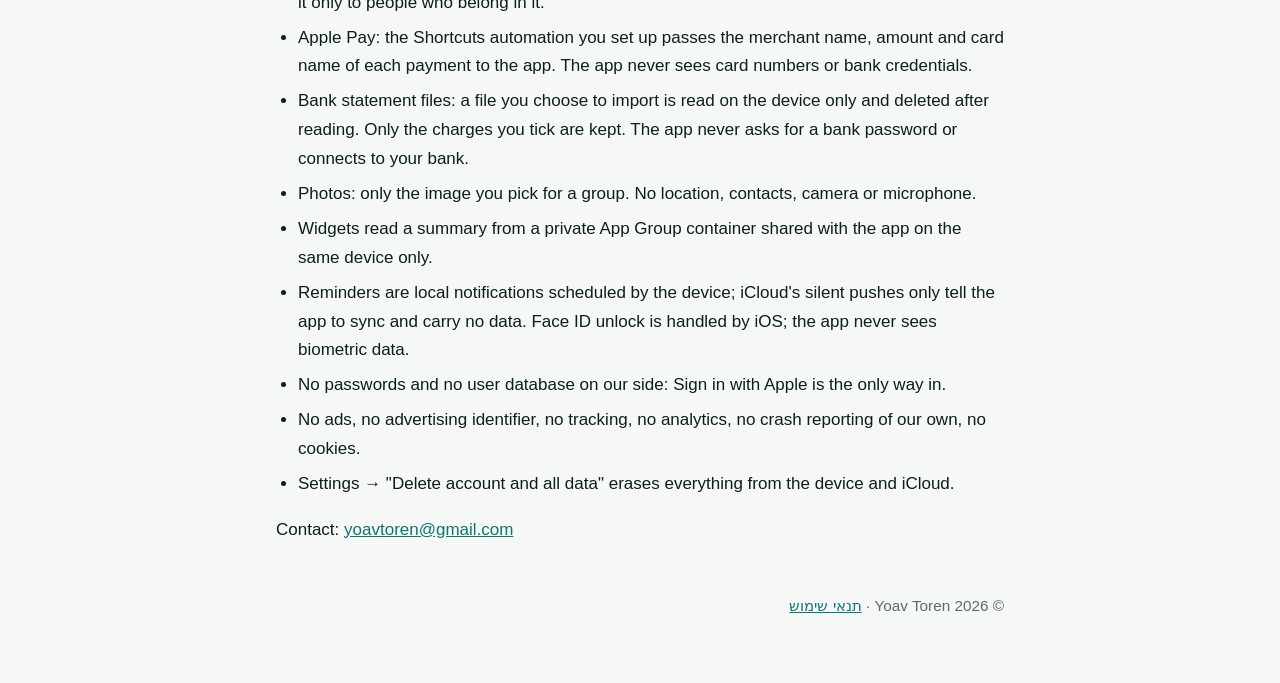
==== commit c34b8fe2: "Publish from yoavtoren/kalkala@6c6a2f7" ====
--- a/privacy.html
+++ b/privacy.html
@@ -53,7 +53,7 @@
   </ul>
   <p><strong>התחברות עם Apple.</strong> הכניסה לאפליקציה היא דרך Sign in with Apple. Apple מעבירה לאפליקציה מזהה משתמש, ובפעם הראשונה גם שם ואימייל אם בחרתם לשתף (אפשר להסתיר את האימייל). הם נשמרים רק במכשיר.</p>
   <p><strong>סנכרון ב־iCloud.</strong> כדי שהמידע יהיה זמין בכל המכשירים שלכם, האפליקציה מסנכרנת אותו דרך CloudKit, בחשבון ה־iCloud הפרטי שלכם. Apple מאחסנת אותו לפי מדיניות הפרטיות שלה. לנו אין גישה אליו ואין לנו שרת משלנו.</p>
-  <p><strong>קבוצות משותפות.</strong> כשאתם מזמינים מישהו לקבוצה, Apple משתפת איתו את התוכן של הקבוצה הזו בלבד: שמה, התמונה, החברים, החיובים שהעברתם אליה וההעברות. ההוצאות האישיות שלכם לא משותפות לעולם. אפשר להפסיק שיתוף או לעזוב קבוצה בכל רגע.</p>
+  <p><strong>קבוצות משותפות.</strong> כשאתם מזמינים מישהו לקבוצה, Apple משתפת איתו את התוכן של הקבוצה הזו בלבד: שמה, התמונה, החברים, החיובים שהעברתם אליה וההעברות. ההוצאות האישיות שלכם לא משותפות לעולם. ההזמנה לקבוצה היא קישור של iCloud: כל מי שפותח אותו מצטרף לקבוצה, אז שלחו אותו רק למי שצריך להיות בה. אפשר להפסיק שיתוף או לעזוב קבוצה בכל רגע.</p>
   <p><strong>אפל פיי.</strong> אם הגדרתם את האוטומציה באפליקציית "קיצורים", היא מעבירה לאפליקציה שם בית העסק, הסכום ושם הכרטיס של כל תשלום. האפליקציה לא ניגשת למספר הכרטיס או לחשבון הבנק.</p>
   <p><strong>קובץ חיובים מהבנק.</strong> אם בחרתם לייבא קובץ חיובים, הוא נקרא במכשיר בלבד ונמחק אחרי הקריאה. נשמרים רק החיובים שסימנתם. האפליקציה לא מבקשת סיסמה של הבנק ולא מתחברת אליו.</p>
   <p><strong>ווידג'טים.</strong> הווידג'טים במסך הבית מציגים סיכום מתוך הנתונים שבמכשיר. האפליקציה והווידג'ט חולקים אחסון פרטי משותף (App Group) באותו מכשיר בלבד; שום דבר לא יוצא ממנו.</p>
@@ -131,7 +131,7 @@
     </p>
     <ul>
       <li>Sign in with Apple: the app keeps the Apple user identifier, and the name and email if you chose to share them, on the device only.</li>
-      <li>Shared groups: when you invite people to a group, iCloud shares that group's content (name, photo, members, the charges you moved into it, settlements) with them. Personal expenses are never shared.</li>
+      <li>Shared groups: when you invite people to a group, iCloud shares that group's content (name, photo, members, the charges you moved into it, settlements) with them. Personal expenses are never shared. An invitation is an iCloud link: anyone who opens it joins the group, so send it only to people who belong in it.</li>
       <li>Apple Pay: the Shortcuts automation you set up passes the merchant name, amount and card name of each payment to the app. The app never sees card numbers or bank credentials.</li>
       <li>Bank statement files: a file you choose to import is read on the device only and deleted after reading. Only the charges you tick are kept. The app never asks for a bank password or connects to your bank.</li>
       <li>Photos: only the image you pick for a group. No location, contacts, camera or microphone.</li>
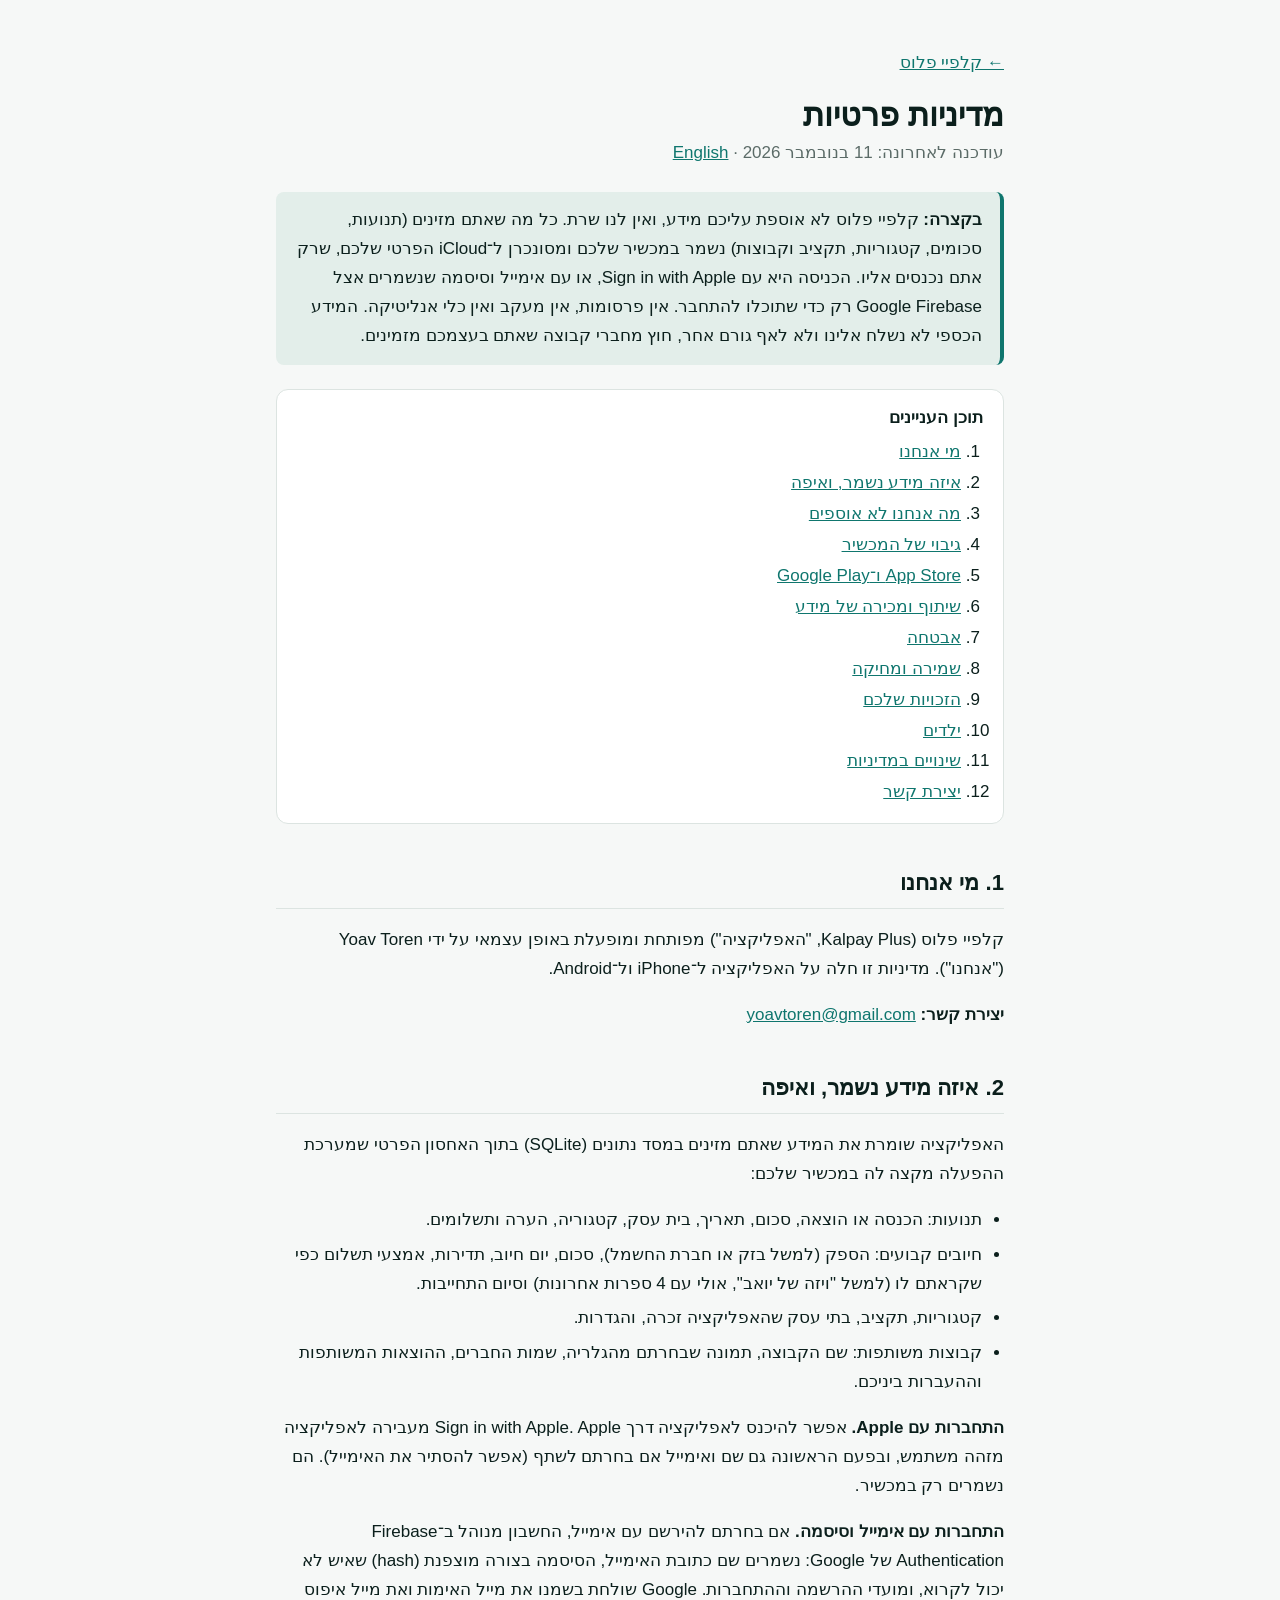
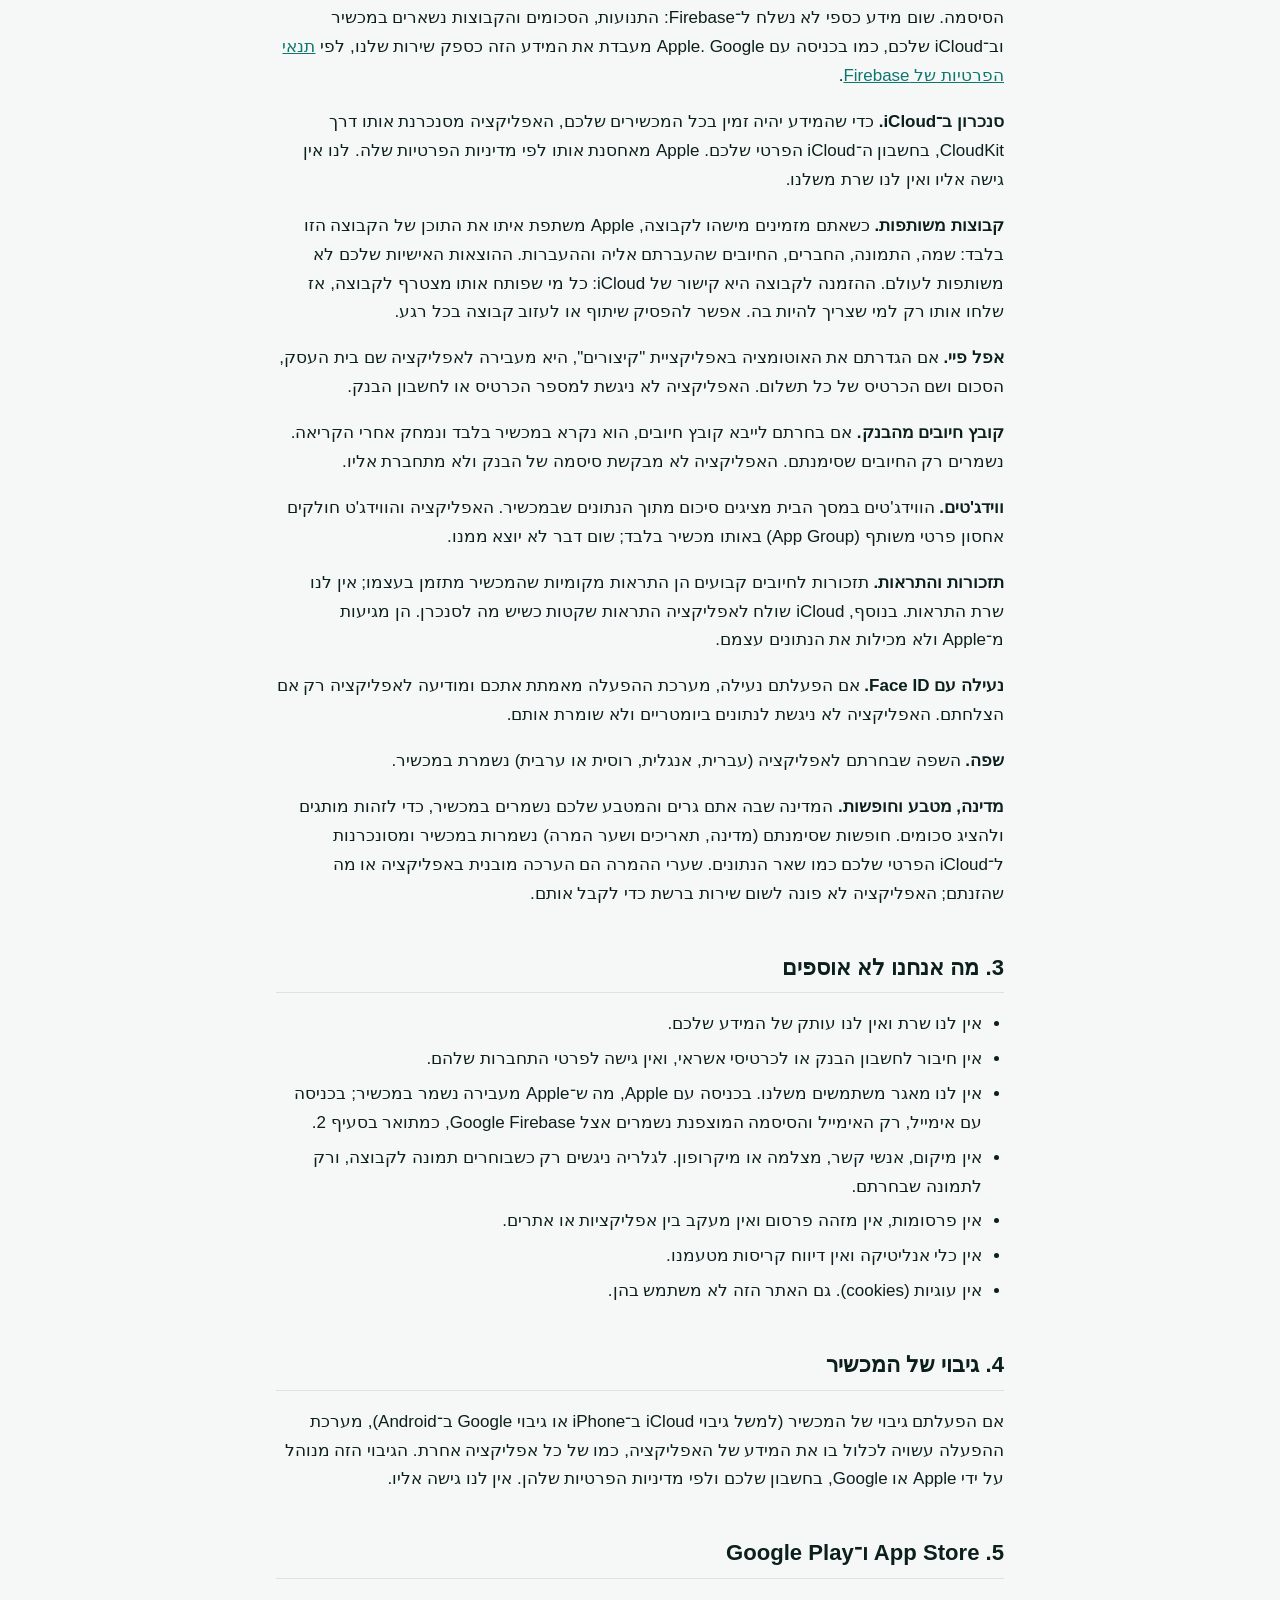
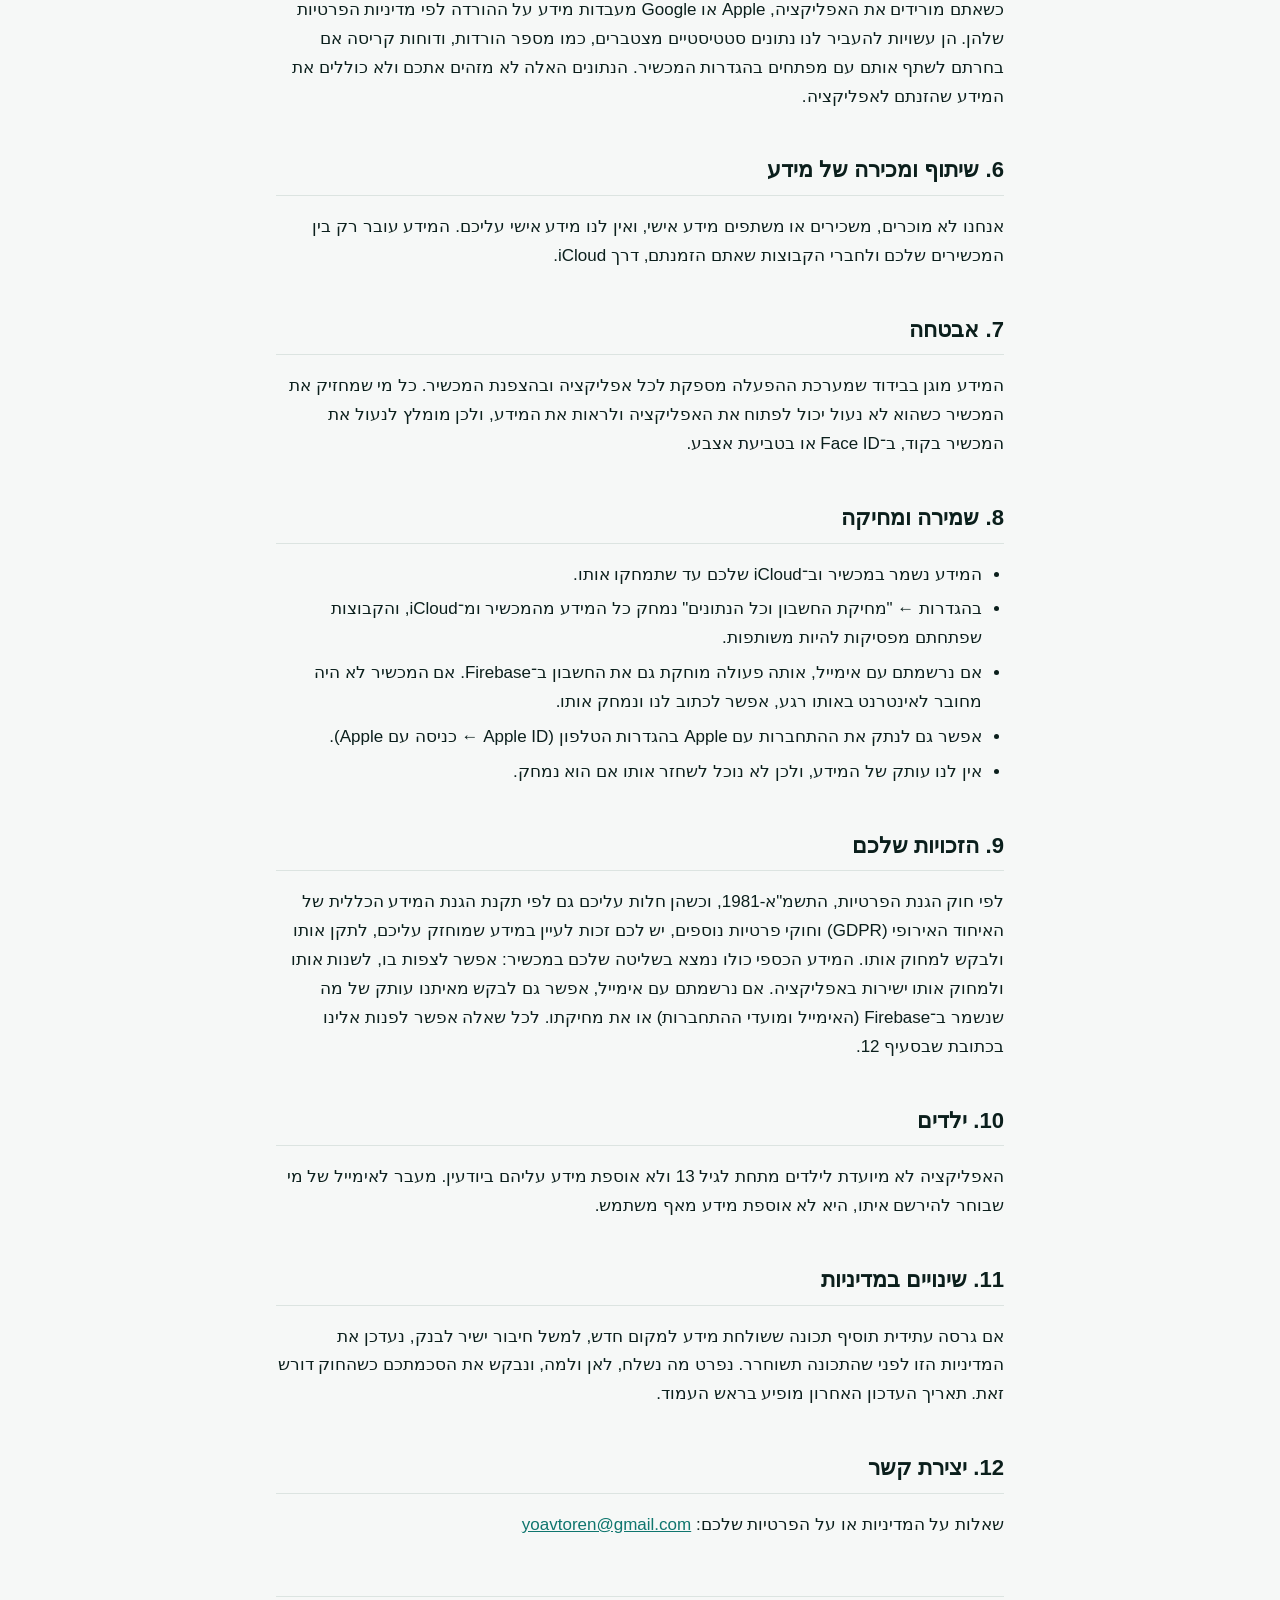
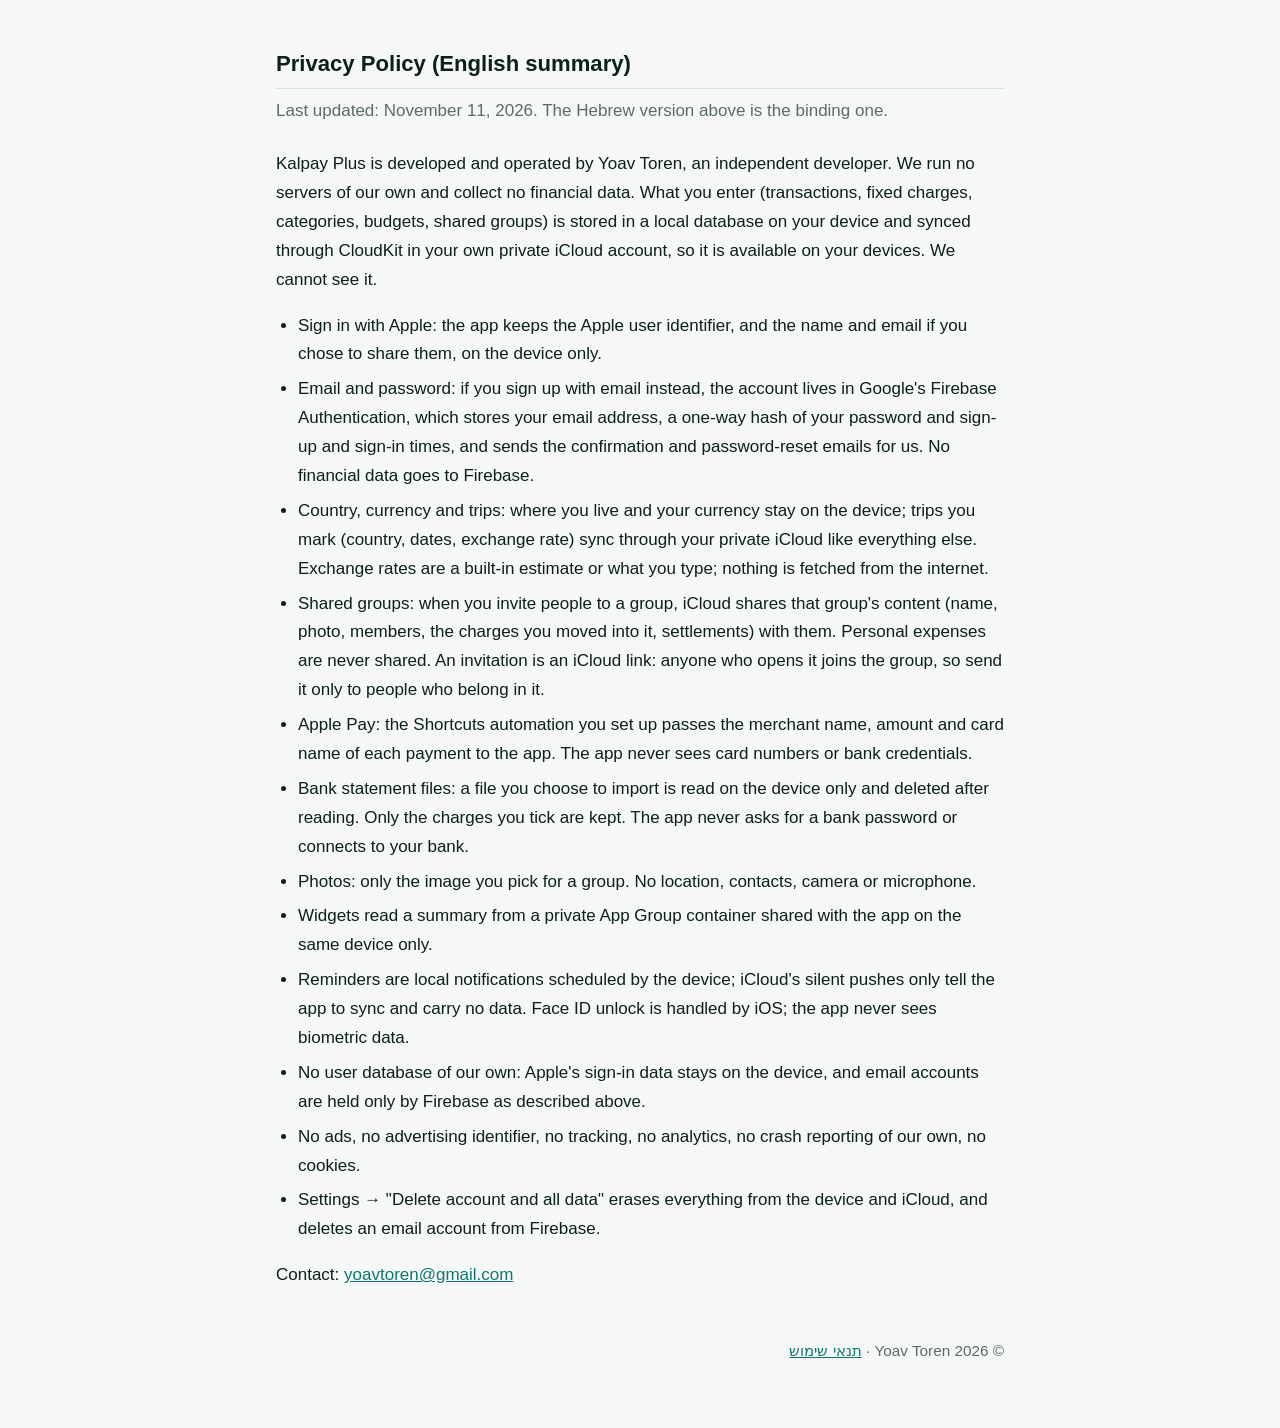
==== commit 0f42b305: "Publish from yoavtoren/kalkala@aaccbb3" ====
--- a/privacy.html
+++ b/privacy.html
@@ -11,11 +11,11 @@
 <main>
   <p><a href="./">← קלפיי פלוס</a></p>
   <h1>מדיניות פרטיות</h1>
-  <p class="updated">עודכנה לאחרונה: 8 בנובמבר 2026 · <a href="#english">English</a></p>
+  <p class="updated">עודכנה לאחרונה: 11 בנובמבר 2026 · <a href="#english">English</a></p>
 
   <div class="summary">
     <strong>בקצרה:</strong> קלפיי פלוס לא אוספת עליכם מידע, ואין לנו שרת. כל מה שאתם מזינים (תנועות, סכומים, קטגוריות, תקציב וקבוצות) נשמר במכשיר שלכם ומסונכרן ל־iCloud הפרטי שלכם, שרק אתם נכנסים אליו.
-    הכניסה היא עם Sign in with Apple, בלי סיסמה אצלנו. אין פרסומות, אין מעקב ואין כלי אנליטיקה. המידע לא נשלח אלינו ולא לאף גורם אחר, חוץ מחברי קבוצה שאתם בעצמכם מזמינים.
+    הכניסה היא עם Sign in with Apple, או עם אימייל וסיסמה שנשמרים אצל Google Firebase רק כדי שתוכלו להתחבר. אין פרסומות, אין מעקב ואין כלי אנליטיקה. המידע הכספי לא נשלח אלינו ולא לאף גורם אחר, חוץ מחברי קבוצה שאתם בעצמכם מזמינים.
   </div>
 
   <nav class="toc">
@@ -51,7 +51,8 @@
     <li>קטגוריות, תקציב, בתי עסק שהאפליקציה זכרה, והגדרות.</li>
     <li>קבוצות משותפות: שם הקבוצה, תמונה שבחרתם מהגלריה, שמות החברים, ההוצאות המשותפות וההעברות ביניכם.</li>
   </ul>
-  <p><strong>התחברות עם Apple.</strong> הכניסה לאפליקציה היא דרך Sign in with Apple. Apple מעבירה לאפליקציה מזהה משתמש, ובפעם הראשונה גם שם ואימייל אם בחרתם לשתף (אפשר להסתיר את האימייל). הם נשמרים רק במכשיר.</p>
+  <p><strong>התחברות עם Apple.</strong> אפשר להיכנס לאפליקציה דרך Sign in with Apple. Apple מעבירה לאפליקציה מזהה משתמש, ובפעם הראשונה גם שם ואימייל אם בחרתם לשתף (אפשר להסתיר את האימייל). הם נשמרים רק במכשיר.</p>
+  <p><strong>התחברות עם אימייל וסיסמה.</strong> אם בחרתם להירשם עם אימייל, החשבון מנוהל ב־Firebase Authentication של Google: נשמרים שם כתובת האימייל, הסיסמה בצורה מוצפנת (hash) שאיש לא יכול לקרוא, ומועדי ההרשמה וההתחברות. Google שולחת בשמנו את מייל האימות ואת מייל איפוס הסיסמה. שום מידע כספי לא נשלח ל־Firebase: התנועות, הסכומים והקבוצות נשארים במכשיר וב־iCloud שלכם, כמו בכניסה עם Apple. Google מעבדת את המידע הזה כספק שירות שלנו, לפי <a href="https://firebase.google.com/support/privacy">תנאי הפרטיות של Firebase</a>.</p>
   <p><strong>סנכרון ב־iCloud.</strong> כדי שהמידע יהיה זמין בכל המכשירים שלכם, האפליקציה מסנכרנת אותו דרך CloudKit, בחשבון ה־iCloud הפרטי שלכם. Apple מאחסנת אותו לפי מדיניות הפרטיות שלה. לנו אין גישה אליו ואין לנו שרת משלנו.</p>
   <p><strong>קבוצות משותפות.</strong> כשאתם מזמינים מישהו לקבוצה, Apple משתפת איתו את התוכן של הקבוצה הזו בלבד: שמה, התמונה, החברים, החיובים שהעברתם אליה וההעברות. ההוצאות האישיות שלכם לא משותפות לעולם. ההזמנה לקבוצה היא קישור של iCloud: כל מי שפותח אותו מצטרף לקבוצה, אז שלחו אותו רק למי שצריך להיות בה. אפשר להפסיק שיתוף או לעזוב קבוצה בכל רגע.</p>
   <p><strong>אפל פיי.</strong> אם הגדרתם את האוטומציה באפליקציית "קיצורים", היא מעבירה לאפליקציה שם בית העסק, הסכום ושם הכרטיס של כל תשלום. האפליקציה לא ניגשת למספר הכרטיס או לחשבון הבנק.</p>
@@ -60,12 +61,13 @@
   <p><strong>תזכורות והתראות.</strong> תזכורות לחיובים קבועים הן התראות מקומיות שהמכשיר מתזמן בעצמו; אין לנו שרת התראות. בנוסף, iCloud שולח לאפליקציה התראות שקטות כשיש מה לסנכרן. הן מגיעות מ־Apple ולא מכילות את הנתונים עצמם.</p>
   <p><strong>נעילה עם Face ID.</strong> אם הפעלתם נעילה, מערכת ההפעלה מאמתת אתכם ומודיעה לאפליקציה רק אם הצלחתם. האפליקציה לא ניגשת לנתונים ביומטריים ולא שומרת אותם.</p>
   <p><strong>שפה.</strong> השפה שבחרתם לאפליקציה (עברית, אנגלית, רוסית או ערבית) נשמרת במכשיר.</p>
+  <p><strong>מדינה, מטבע וחופשות.</strong> המדינה שבה אתם גרים והמטבע שלכם נשמרים במכשיר, כדי לזהות מותגים ולהציג סכומים. חופשות שסימנתם (מדינה, תאריכים ושער המרה) נשמרות במכשיר ומסונכרנות ל־iCloud הפרטי שלכם כמו שאר הנתונים. שערי ההמרה הם הערכה מובנית באפליקציה או מה שהזנתם; האפליקציה לא פונה לשום שירות ברשת כדי לקבל אותם.</p>
 
   <h2 id="not">3. מה אנחנו לא אוספים</h2>
   <ul>
     <li>אין לנו שרת ואין לנו עותק של המידע שלכם.</li>
     <li>אין חיבור לחשבון הבנק או לכרטיסי אשראי, ואין גישה לפרטי התחברות שלהם.</li>
-    <li>אין סיסמה אצלנו ואין מאגר משתמשים: הכניסה היא עם Apple בלבד, ומה ש־Apple מעבירה נשמר במכשיר.</li>
+    <li>אין לנו מאגר משתמשים משלנו. בכניסה עם Apple, מה ש־Apple מעבירה נשמר במכשיר; בכניסה עם אימייל, רק האימייל והסיסמה המוצפנת נשמרים אצל Google Firebase, כמתואר בסעיף 2.</li>
     <li>אין מיקום, אנשי קשר, מצלמה או מיקרופון. לגלריה ניגשים רק כשבוחרים תמונה לקבוצה, ורק לתמונה שבחרתם.</li>
     <li>אין פרסומות, אין מזהה פרסום ואין מעקב בין אפליקציות או אתרים.</li>
     <li>אין כלי אנליטיקה ואין דיווח קריסות מטעמנו.</li>
@@ -98,6 +100,7 @@
   <ul>
     <li>המידע נשמר במכשיר וב־iCloud שלכם עד שתמחקו אותו.</li>
     <li>בהגדרות ← "מחיקת החשבון וכל הנתונים" נמחק כל המידע מהמכשיר ומ־iCloud, והקבוצות שפתחתם מפסיקות להיות משותפות.</li>
+    <li>אם נרשמתם עם אימייל, אותה פעולה מוחקת גם את החשבון ב־Firebase. אם המכשיר לא היה מחובר לאינטרנט באותו רגע, אפשר לכתוב לנו ונמחק אותו.</li>
     <li>אפשר גם לנתק את ההתחברות עם Apple בהגדרות הטלפון (Apple ID ← כניסה עם Apple).</li>
     <li>אין לנו עותק של המידע, ולכן לא נוכל לשחזר אותו אם הוא נמחק.</li>
   </ul>
@@ -105,12 +108,12 @@
   <h2 id="rights">9. הזכויות שלכם</h2>
   <p>
     לפי חוק הגנת הפרטיות, התשמ"א-1981, וכשהן חלות עליכם גם לפי תקנת הגנת המידע הכללית של האיחוד האירופי (GDPR) וחוקי פרטיות נוספים, יש לכם זכות לעיין במידע שמוחזק עליכם, לתקן אותו ולבקש למחוק אותו.
-    מכיוון שאנחנו לא מחזיקים מידע עליכם, המידע כולו נמצא בשליטה שלכם במכשיר: אפשר לצפות בו, לשנות אותו ולמחוק אותו ישירות באפליקציה.
+    המידע הכספי כולו נמצא בשליטה שלכם במכשיר: אפשר לצפות בו, לשנות אותו ולמחוק אותו ישירות באפליקציה. אם נרשמתם עם אימייל, אפשר גם לבקש מאיתנו עותק של מה שנשמר ב־Firebase (האימייל ומועדי ההתחברות) או את מחיקתו.
     לכל שאלה אפשר לפנות אלינו בכתובת שבסעיף 12.
   </p>
 
   <h2 id="children">10. ילדים</h2>
-  <p>האפליקציה לא אוספת מידע מאף משתמש, כולל ילדים מתחת לגיל 13.</p>
+  <p>האפליקציה לא מיועדת לילדים מתחת לגיל 13 ולא אוספת מידע עליהם ביודעין. מעבר לאימייל של מי שבוחר להירשם איתו, היא לא אוספת מידע מאף משתמש.</p>
 
   <h2 id="changes">11. שינויים במדיניות</h2>
   <p>
@@ -123,23 +126,25 @@
 
   <section class="english" id="english" lang="en" dir="ltr">
     <h2>Privacy Policy (English summary)</h2>
-    <p class="updated">Last updated: November 8, 2026. The Hebrew version above is the binding one.</p>
+    <p class="updated">Last updated: November 11, 2026. The Hebrew version above is the binding one.</p>
     <p>
-      Kalpay Plus is developed and operated by Yoav Toren, an independent developer. We run no servers and collect no personal data.
+      Kalpay Plus is developed and operated by Yoav Toren, an independent developer. We run no servers of our own and collect no financial data.
       What you enter (transactions, fixed charges, categories, budgets, shared groups) is stored in a local database on your device
       and synced through CloudKit in your own private iCloud account, so it is available on your devices. We cannot see it.
     </p>
     <ul>
       <li>Sign in with Apple: the app keeps the Apple user identifier, and the name and email if you chose to share them, on the device only.</li>
+      <li>Email and password: if you sign up with email instead, the account lives in Google's Firebase Authentication, which stores your email address, a one-way hash of your password and sign-up and sign-in times, and sends the confirmation and password-reset emails for us. No financial data goes to Firebase.</li>
+      <li>Country, currency and trips: where you live and your currency stay on the device; trips you mark (country, dates, exchange rate) sync through your private iCloud like everything else. Exchange rates are a built-in estimate or what you type; nothing is fetched from the internet.</li>
       <li>Shared groups: when you invite people to a group, iCloud shares that group's content (name, photo, members, the charges you moved into it, settlements) with them. Personal expenses are never shared. An invitation is an iCloud link: anyone who opens it joins the group, so send it only to people who belong in it.</li>
       <li>Apple Pay: the Shortcuts automation you set up passes the merchant name, amount and card name of each payment to the app. The app never sees card numbers or bank credentials.</li>
       <li>Bank statement files: a file you choose to import is read on the device only and deleted after reading. Only the charges you tick are kept. The app never asks for a bank password or connects to your bank.</li>
       <li>Photos: only the image you pick for a group. No location, contacts, camera or microphone.</li>
       <li>Widgets read a summary from a private App Group container shared with the app on the same device only.</li>
       <li>Reminders are local notifications scheduled by the device; iCloud's silent pushes only tell the app to sync and carry no data. Face ID unlock is handled by iOS; the app never sees biometric data.</li>
-      <li>No passwords and no user database on our side: Sign in with Apple is the only way in.</li>
+      <li>No user database of our own: Apple's sign-in data stays on the device, and email accounts are held only by Firebase as described above.</li>
       <li>No ads, no advertising identifier, no tracking, no analytics, no crash reporting of our own, no cookies.</li>
-      <li>Settings → "Delete account and all data" erases everything from the device and iCloud.</li>
+      <li>Settings → "Delete account and all data" erases everything from the device and iCloud, and deletes an email account from Firebase.</li>
     </ul>
     <p>Contact: <a href="mailto:yoavtoren@gmail.com">yoavtoren@gmail.com</a></p>
   </section>
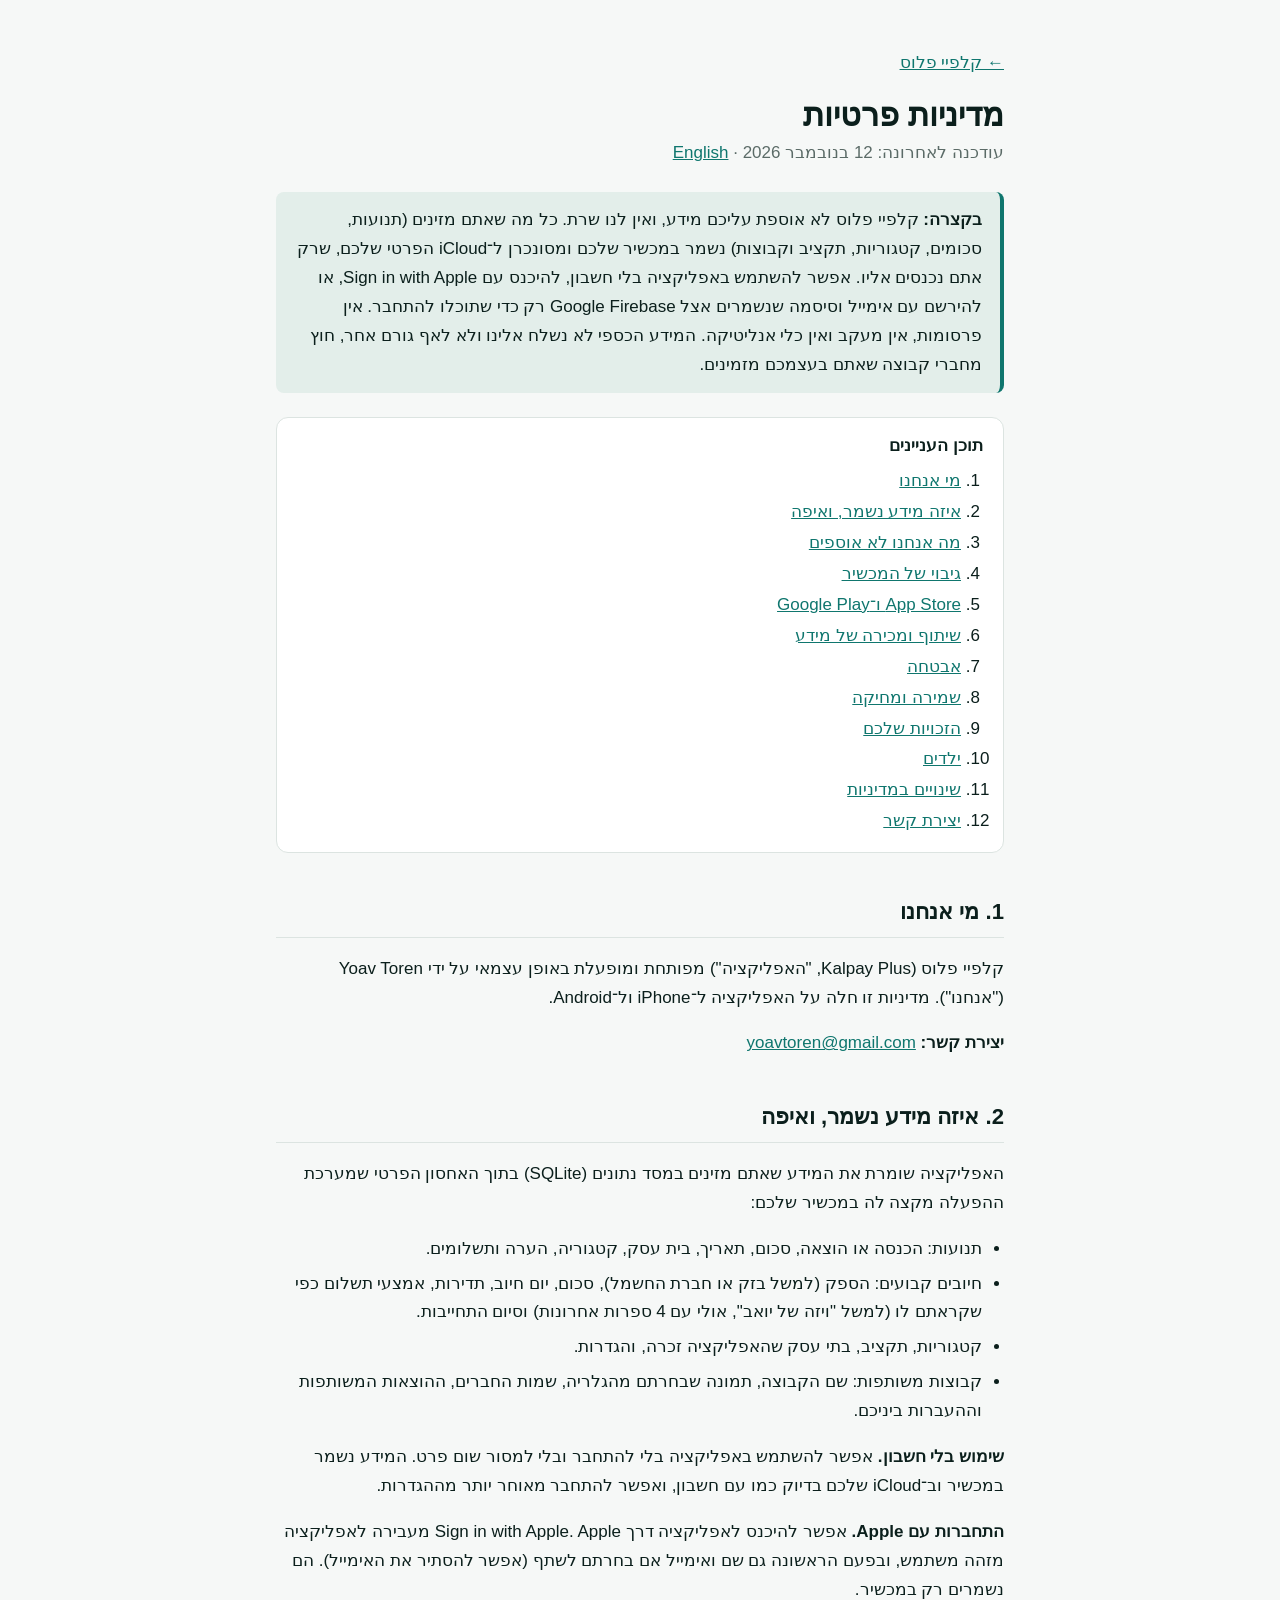
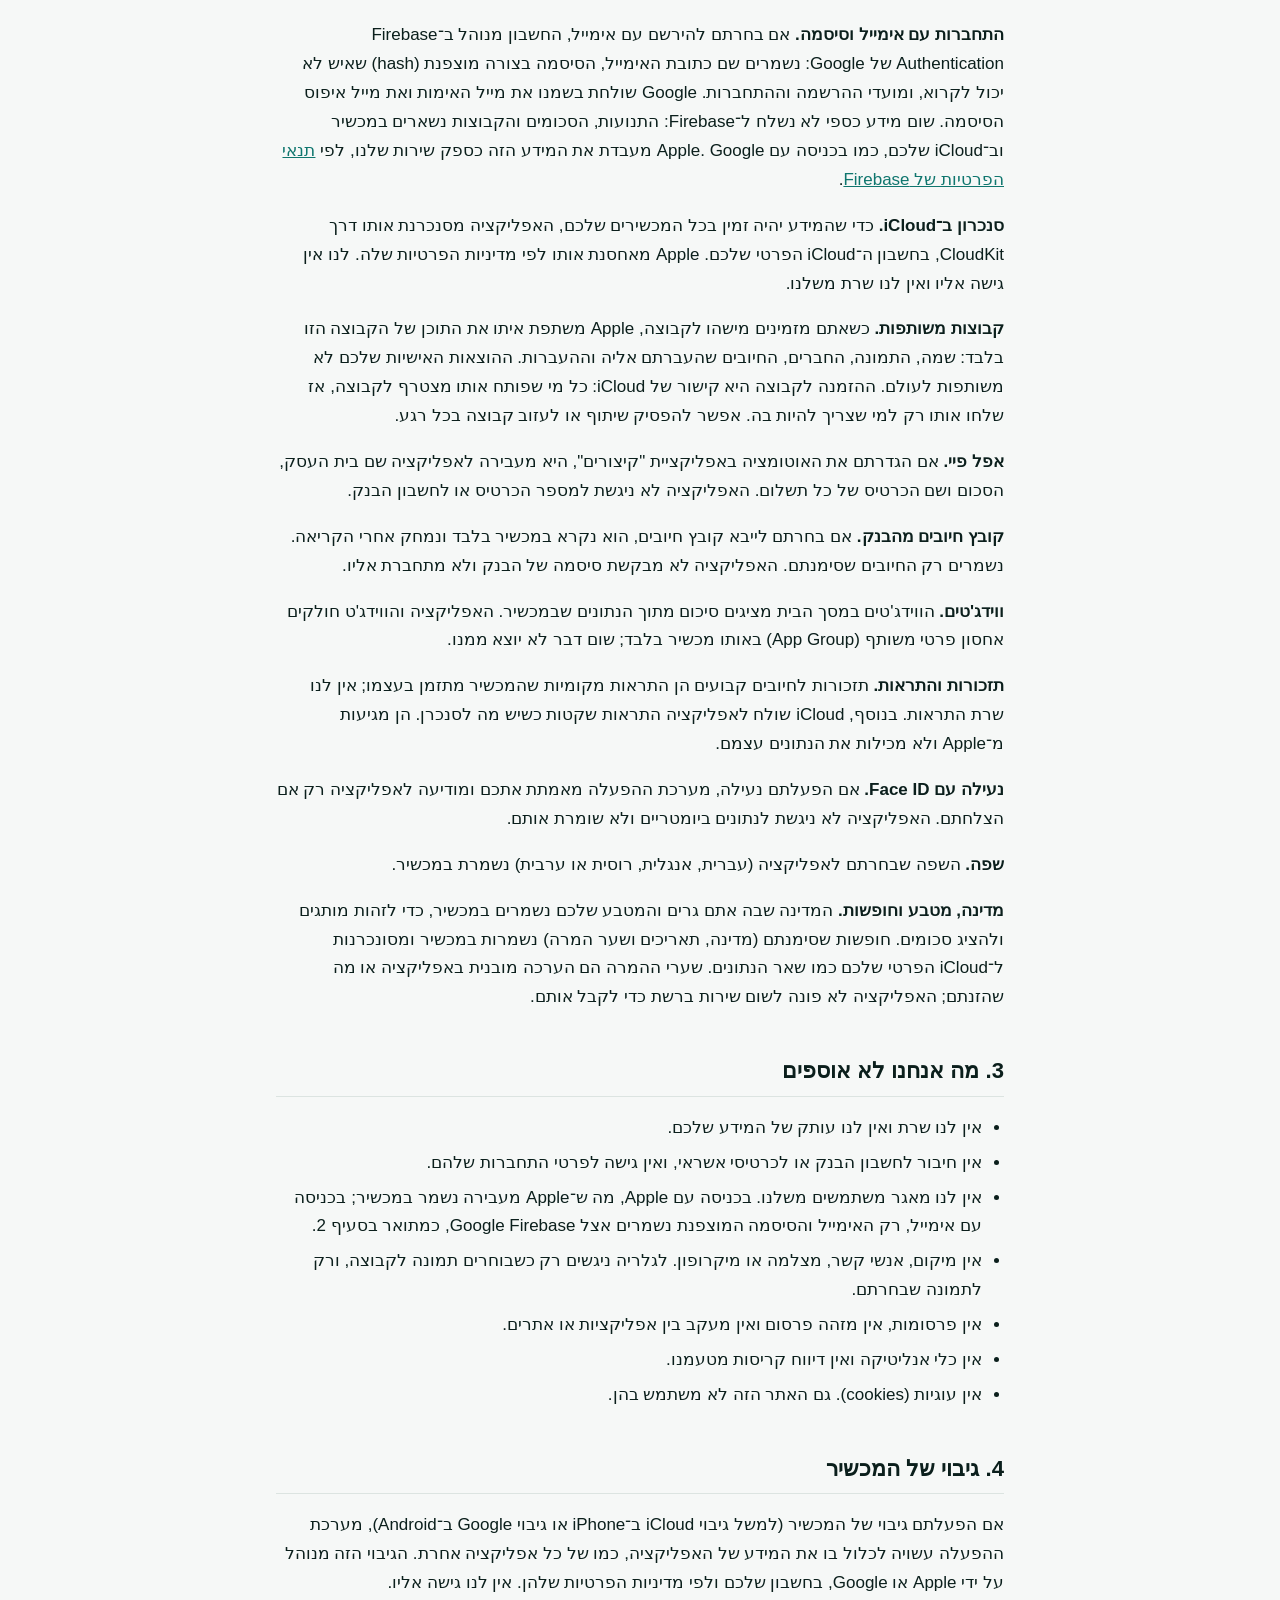
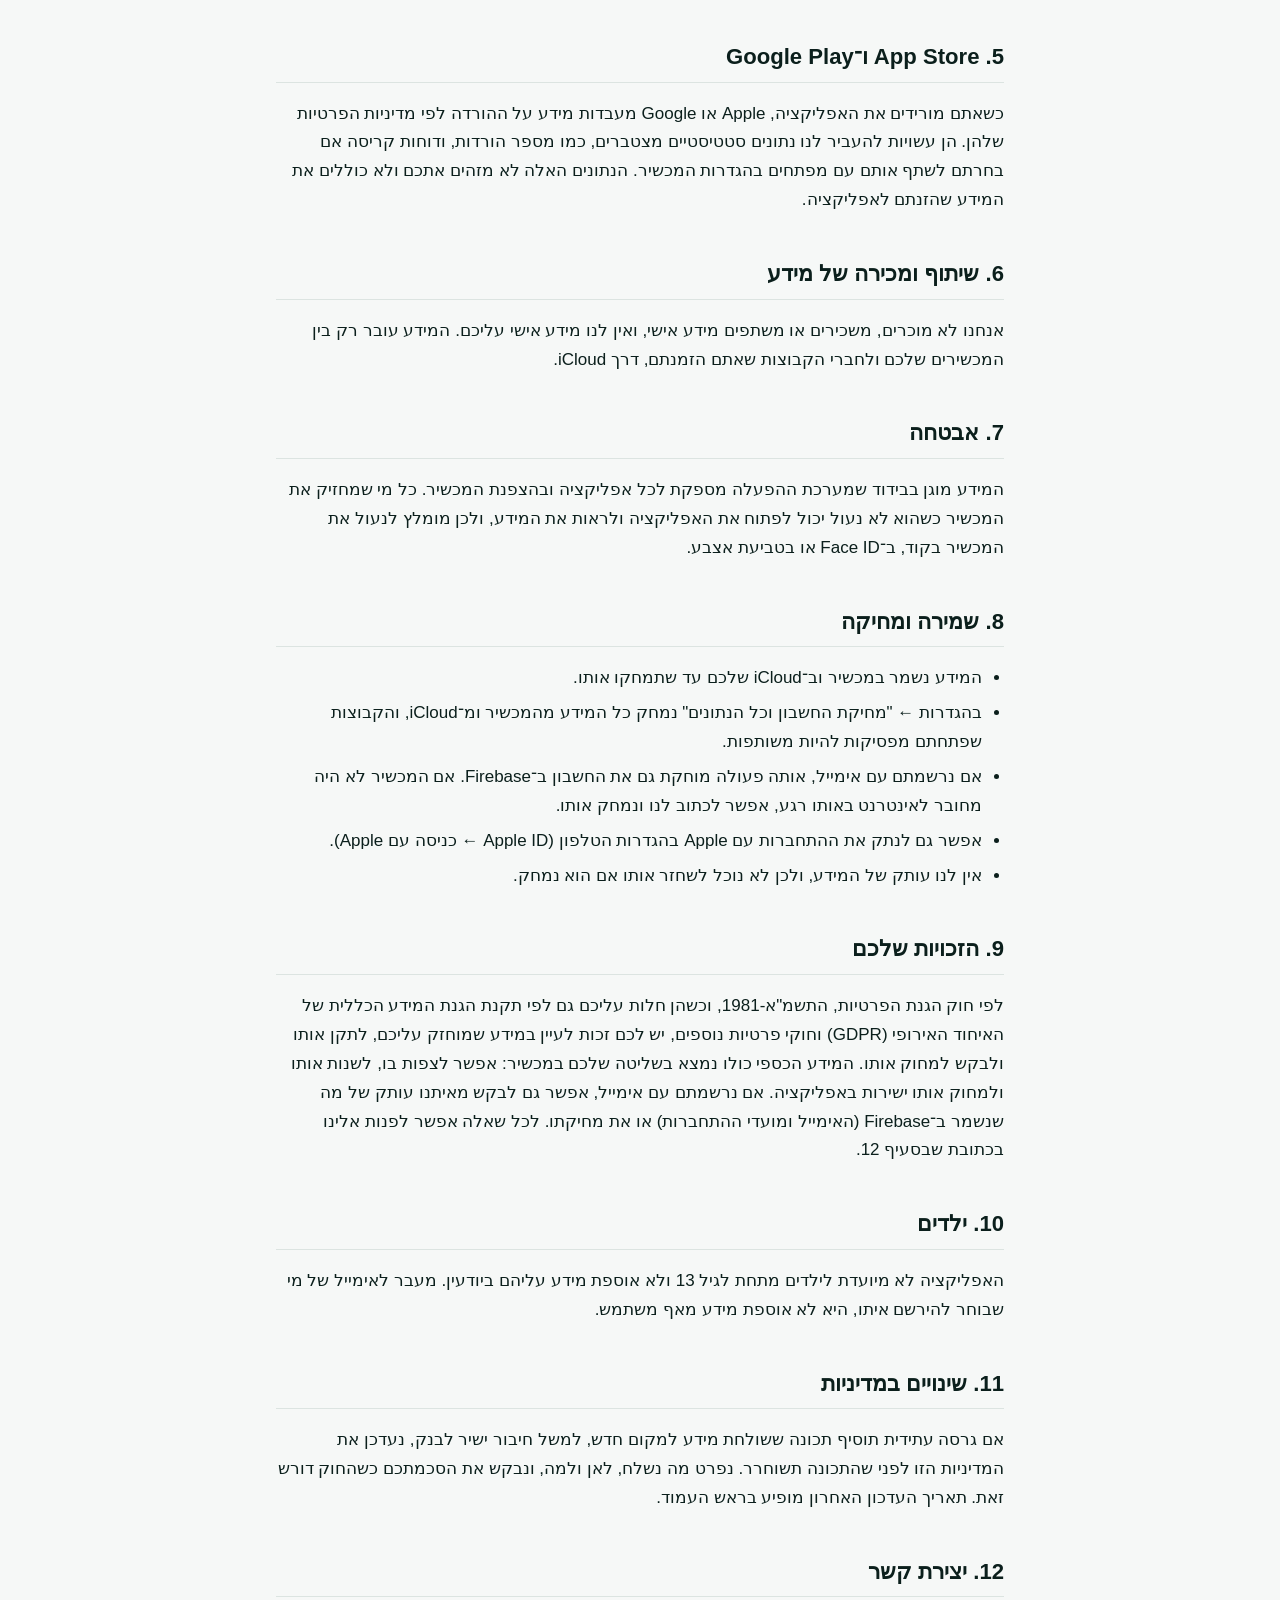
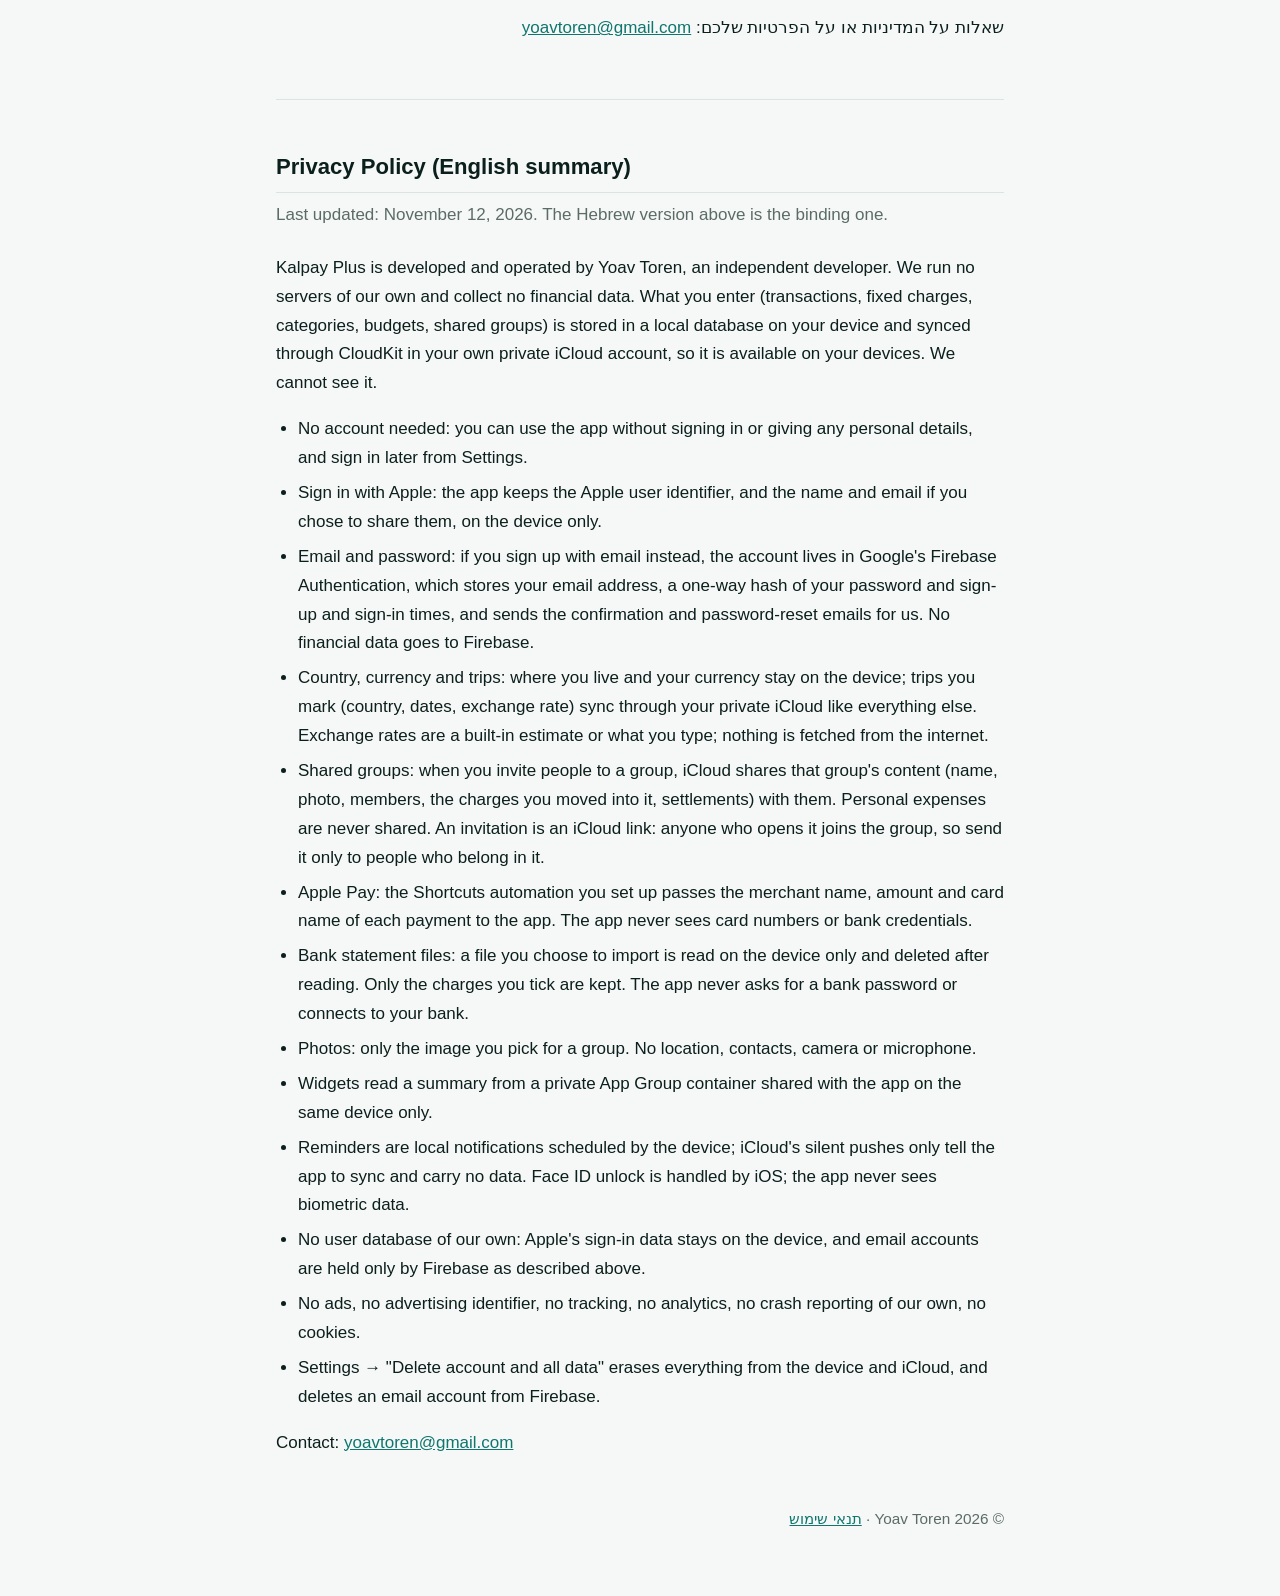
==== commit dd5cdec5: "Publish from yoavtoren/kalkala@e893e6b" ====
--- a/privacy.html
+++ b/privacy.html
@@ -11,11 +11,11 @@
 <main>
   <p><a href="./">← קלפיי פלוס</a></p>
   <h1>מדיניות פרטיות</h1>
-  <p class="updated">עודכנה לאחרונה: 11 בנובמבר 2026 · <a href="#english">English</a></p>
+  <p class="updated">עודכנה לאחרונה: 12 בנובמבר 2026 · <a href="#english">English</a></p>
 
   <div class="summary">
     <strong>בקצרה:</strong> קלפיי פלוס לא אוספת עליכם מידע, ואין לנו שרת. כל מה שאתם מזינים (תנועות, סכומים, קטגוריות, תקציב וקבוצות) נשמר במכשיר שלכם ומסונכרן ל־iCloud הפרטי שלכם, שרק אתם נכנסים אליו.
-    הכניסה היא עם Sign in with Apple, או עם אימייל וסיסמה שנשמרים אצל Google Firebase רק כדי שתוכלו להתחבר. אין פרסומות, אין מעקב ואין כלי אנליטיקה. המידע הכספי לא נשלח אלינו ולא לאף גורם אחר, חוץ מחברי קבוצה שאתם בעצמכם מזמינים.
+    אפשר להשתמש באפליקציה בלי חשבון, להיכנס עם Sign in with Apple, או להירשם עם אימייל וסיסמה שנשמרים אצל Google Firebase רק כדי שתוכלו להתחבר. אין פרסומות, אין מעקב ואין כלי אנליטיקה. המידע הכספי לא נשלח אלינו ולא לאף גורם אחר, חוץ מחברי קבוצה שאתם בעצמכם מזמינים.
   </div>
 
   <nav class="toc">
@@ -51,6 +51,7 @@
     <li>קטגוריות, תקציב, בתי עסק שהאפליקציה זכרה, והגדרות.</li>
     <li>קבוצות משותפות: שם הקבוצה, תמונה שבחרתם מהגלריה, שמות החברים, ההוצאות המשותפות וההעברות ביניכם.</li>
   </ul>
+  <p><strong>שימוש בלי חשבון.</strong> אפשר להשתמש באפליקציה בלי להתחבר ובלי למסור שום פרט. המידע נשמר במכשיר וב־iCloud שלכם בדיוק כמו עם חשבון, ואפשר להתחבר מאוחר יותר מההגדרות.</p>
   <p><strong>התחברות עם Apple.</strong> אפשר להיכנס לאפליקציה דרך Sign in with Apple. Apple מעבירה לאפליקציה מזהה משתמש, ובפעם הראשונה גם שם ואימייל אם בחרתם לשתף (אפשר להסתיר את האימייל). הם נשמרים רק במכשיר.</p>
   <p><strong>התחברות עם אימייל וסיסמה.</strong> אם בחרתם להירשם עם אימייל, החשבון מנוהל ב־Firebase Authentication של Google: נשמרים שם כתובת האימייל, הסיסמה בצורה מוצפנת (hash) שאיש לא יכול לקרוא, ומועדי ההרשמה וההתחברות. Google שולחת בשמנו את מייל האימות ואת מייל איפוס הסיסמה. שום מידע כספי לא נשלח ל־Firebase: התנועות, הסכומים והקבוצות נשארים במכשיר וב־iCloud שלכם, כמו בכניסה עם Apple. Google מעבדת את המידע הזה כספק שירות שלנו, לפי <a href="https://firebase.google.com/support/privacy">תנאי הפרטיות של Firebase</a>.</p>
   <p><strong>סנכרון ב־iCloud.</strong> כדי שהמידע יהיה זמין בכל המכשירים שלכם, האפליקציה מסנכרנת אותו דרך CloudKit, בחשבון ה־iCloud הפרטי שלכם. Apple מאחסנת אותו לפי מדיניות הפרטיות שלה. לנו אין גישה אליו ואין לנו שרת משלנו.</p>
@@ -126,13 +127,14 @@
 
   <section class="english" id="english" lang="en" dir="ltr">
     <h2>Privacy Policy (English summary)</h2>
-    <p class="updated">Last updated: November 11, 2026. The Hebrew version above is the binding one.</p>
+    <p class="updated">Last updated: November 12, 2026. The Hebrew version above is the binding one.</p>
     <p>
       Kalpay Plus is developed and operated by Yoav Toren, an independent developer. We run no servers of our own and collect no financial data.
       What you enter (transactions, fixed charges, categories, budgets, shared groups) is stored in a local database on your device
       and synced through CloudKit in your own private iCloud account, so it is available on your devices. We cannot see it.
     </p>
     <ul>
+      <li>No account needed: you can use the app without signing in or giving any personal details, and sign in later from Settings.</li>
       <li>Sign in with Apple: the app keeps the Apple user identifier, and the name and email if you chose to share them, on the device only.</li>
       <li>Email and password: if you sign up with email instead, the account lives in Google's Firebase Authentication, which stores your email address, a one-way hash of your password and sign-up and sign-in times, and sends the confirmation and password-reset emails for us. No financial data goes to Firebase.</li>
       <li>Country, currency and trips: where you live and your currency stay on the device; trips you mark (country, dates, exchange rate) sync through your private iCloud like everything else. Exchange rates are a built-in estimate or what you type; nothing is fetched from the internet.</li>
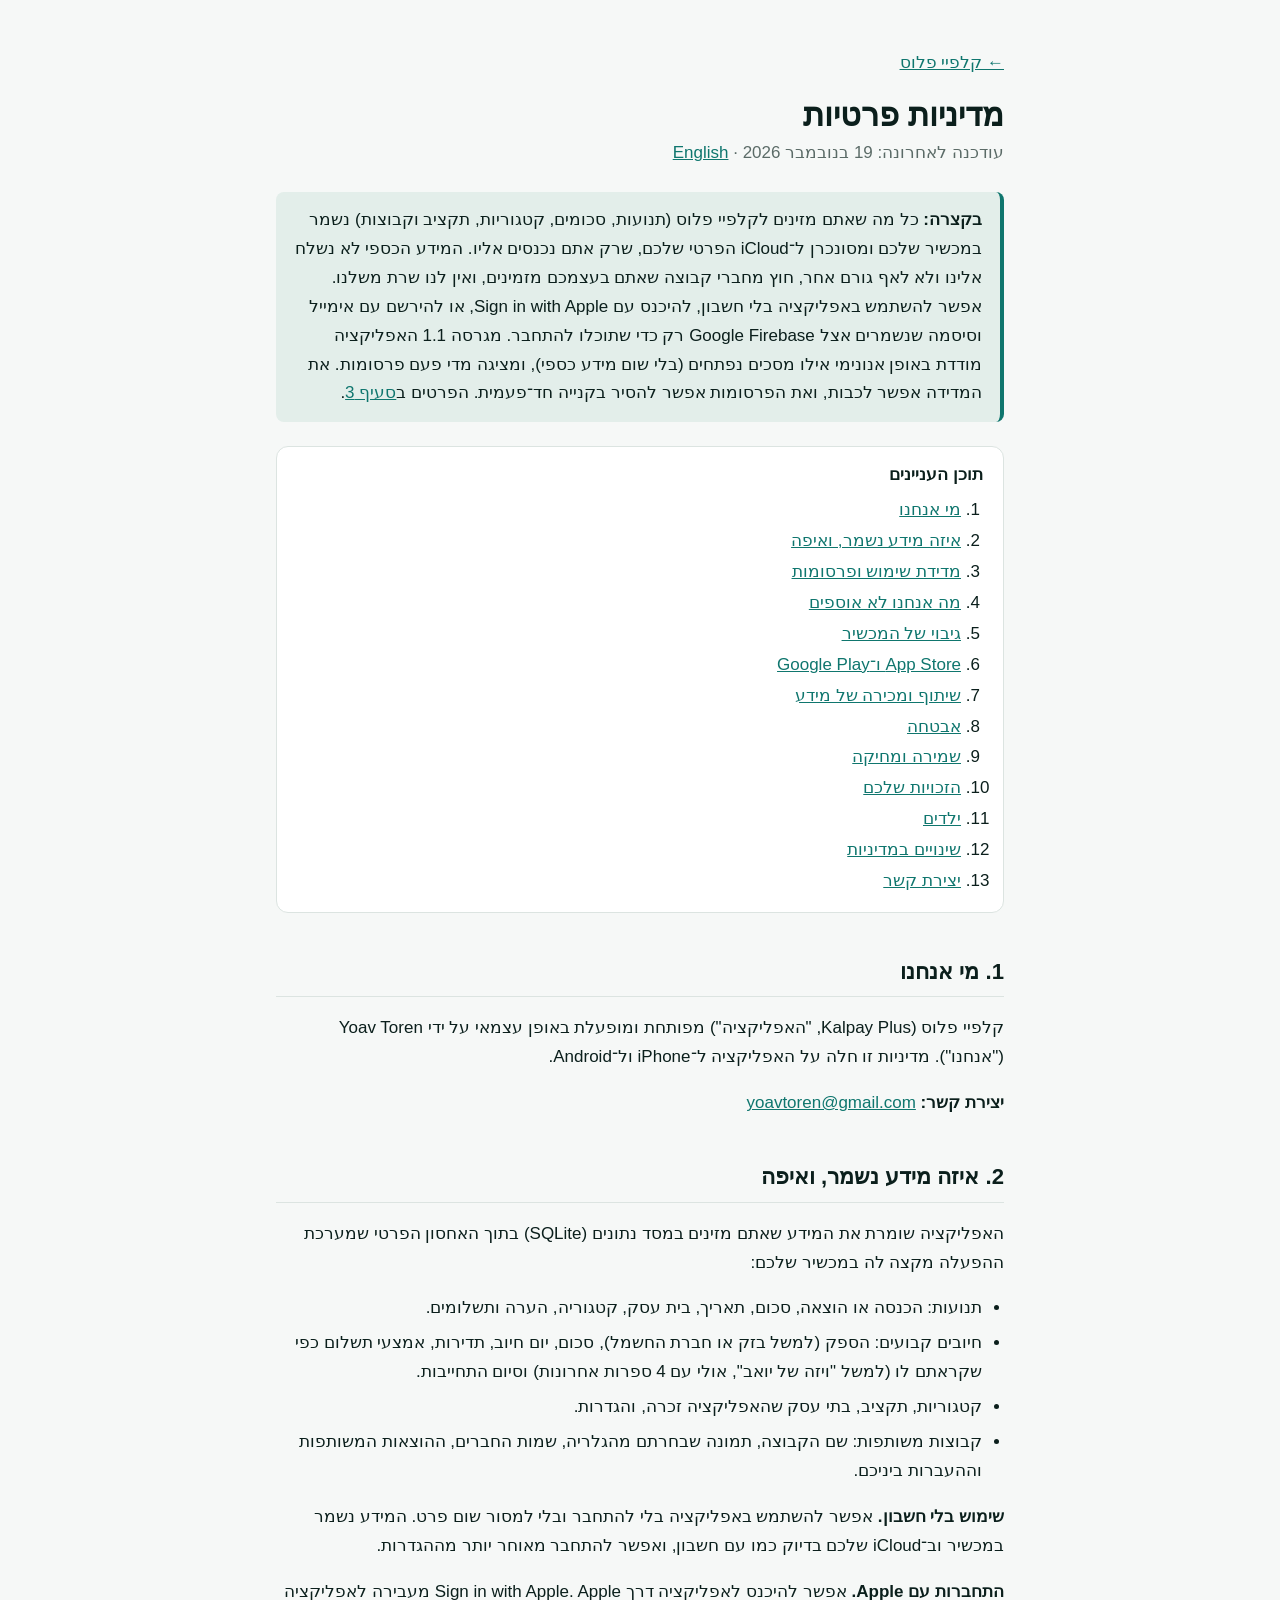
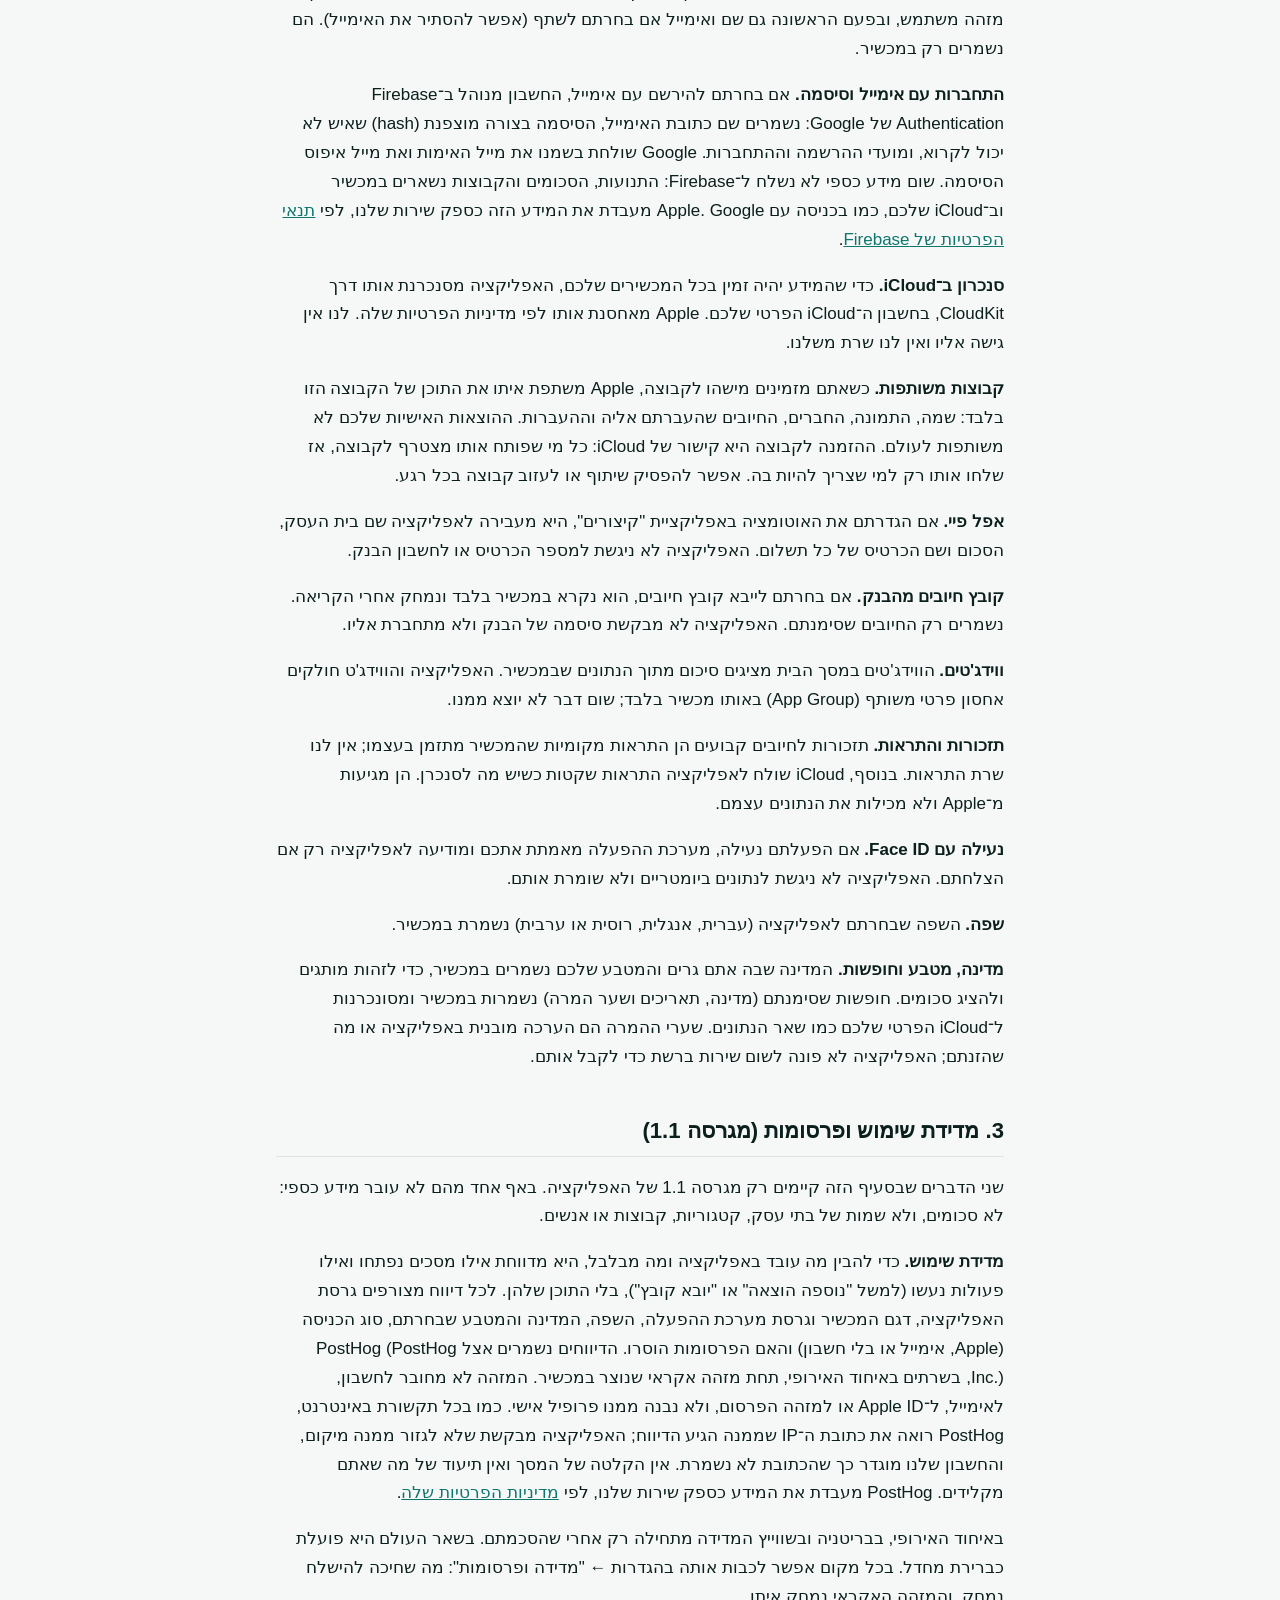
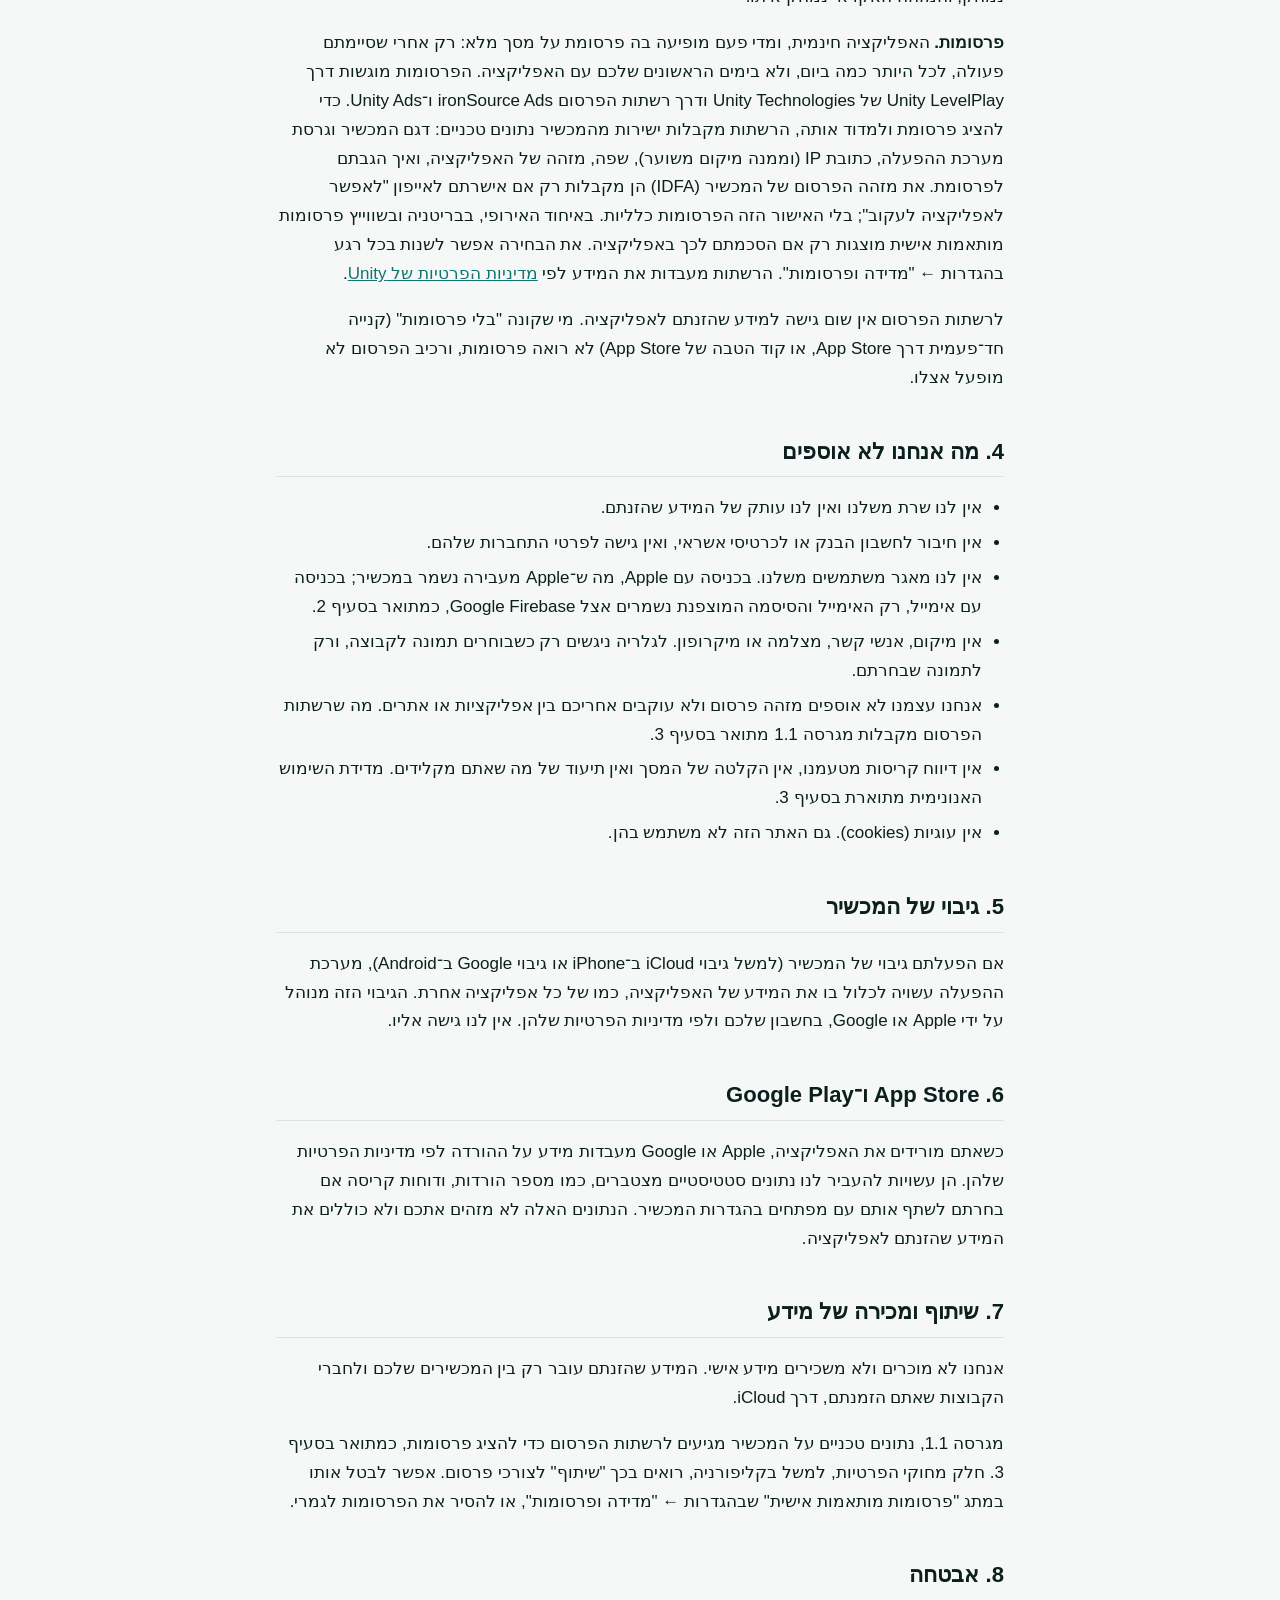
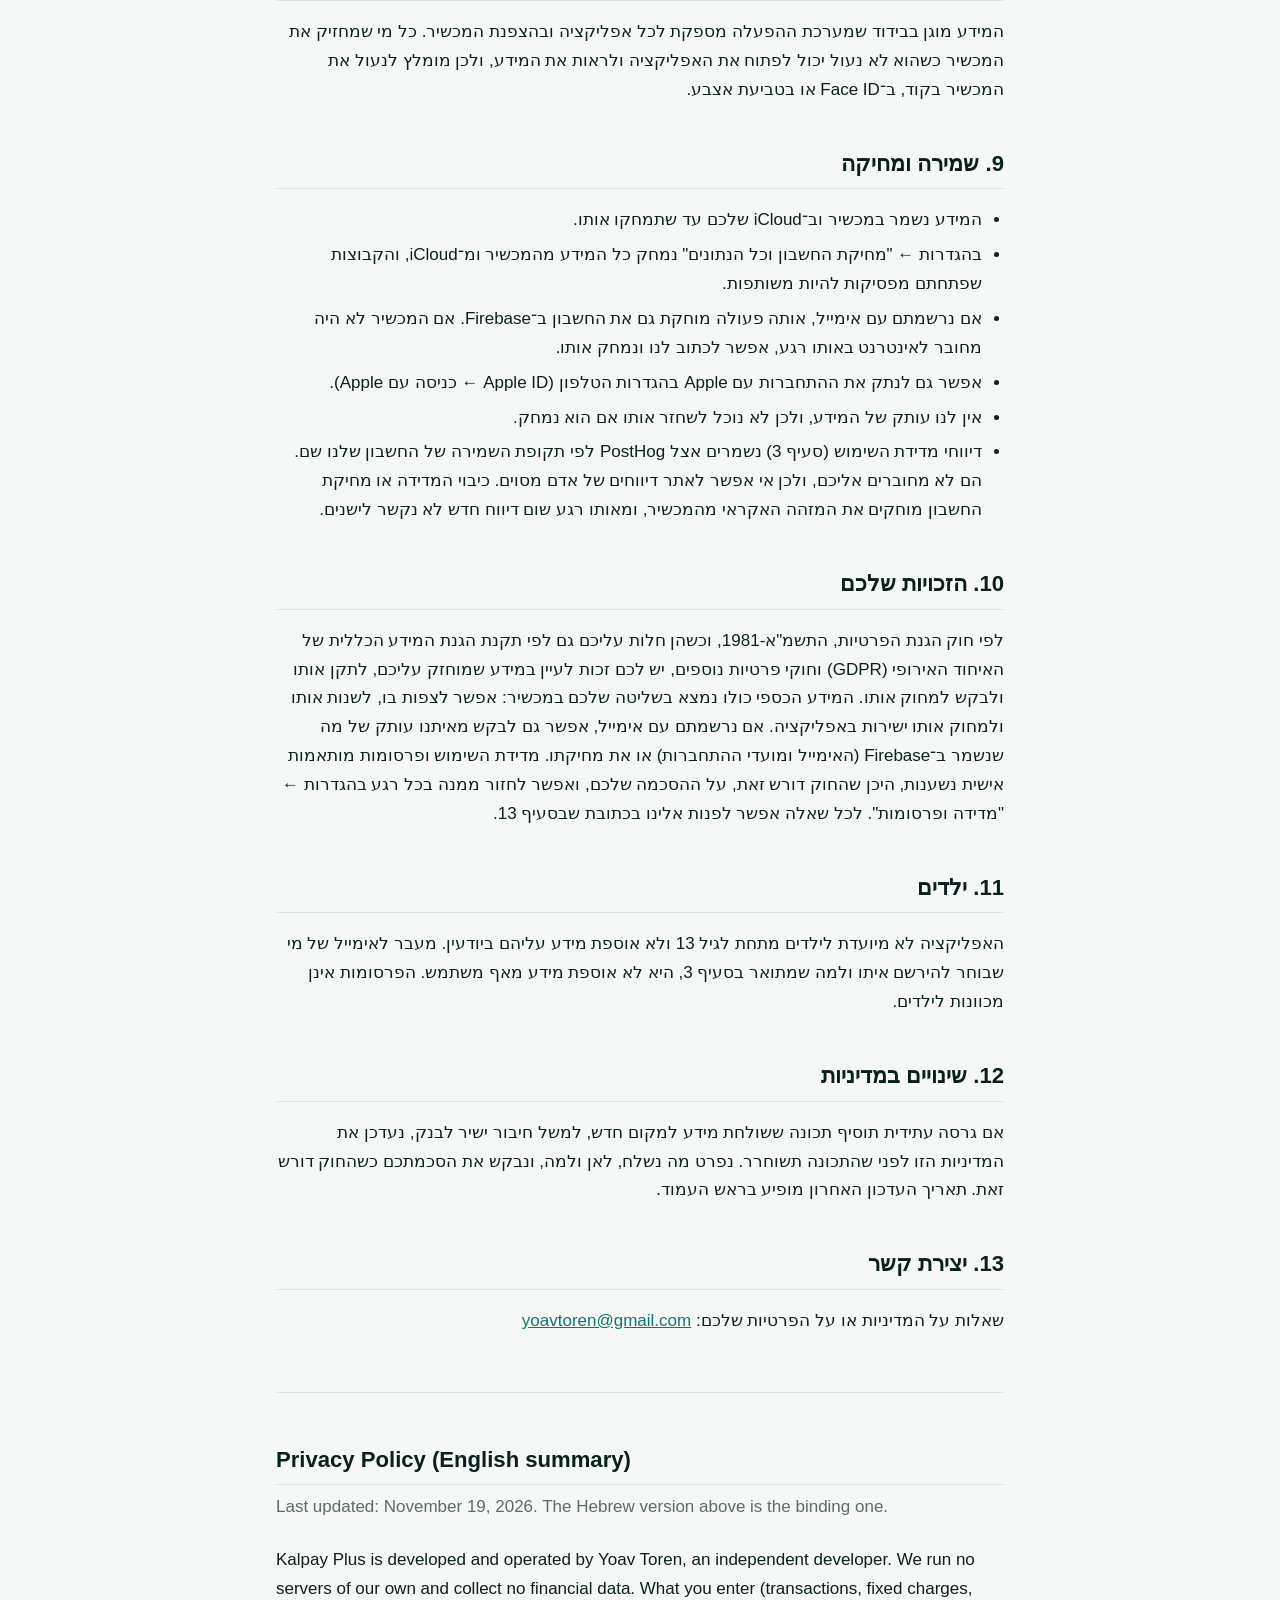
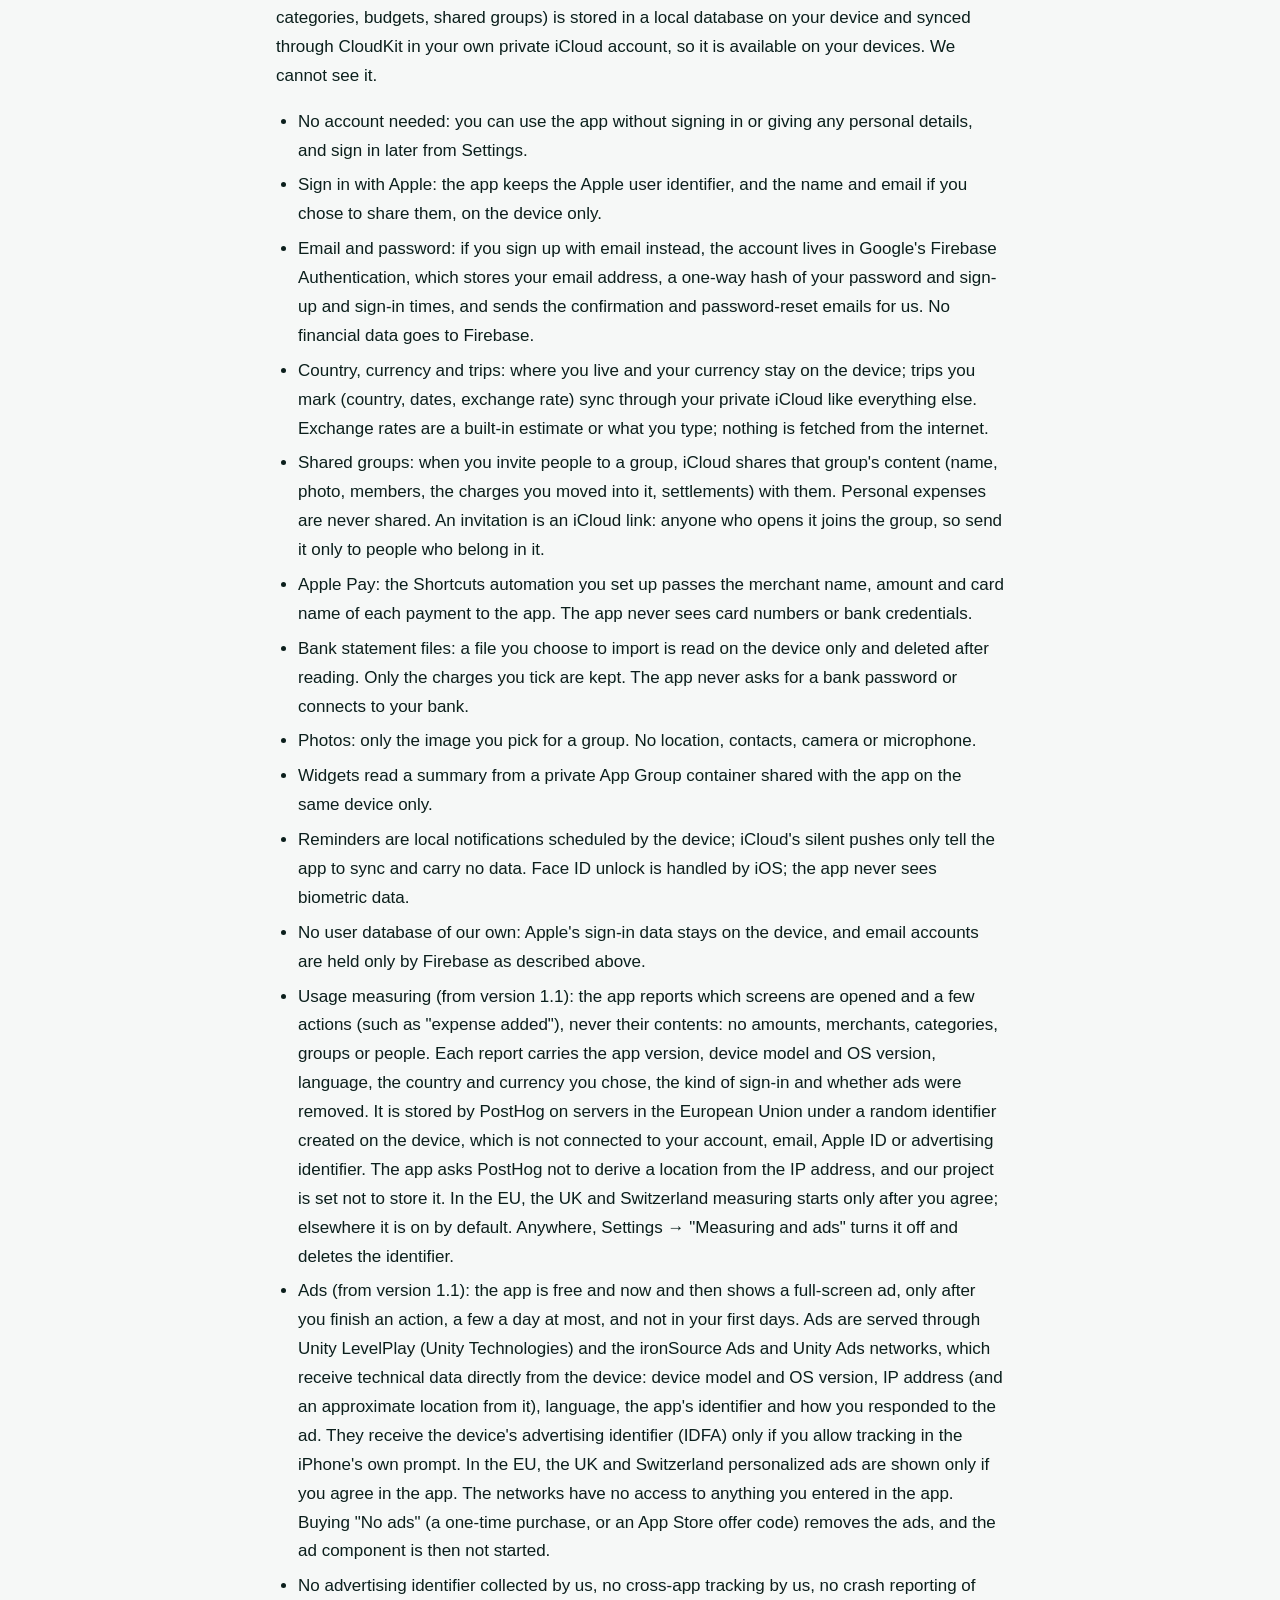
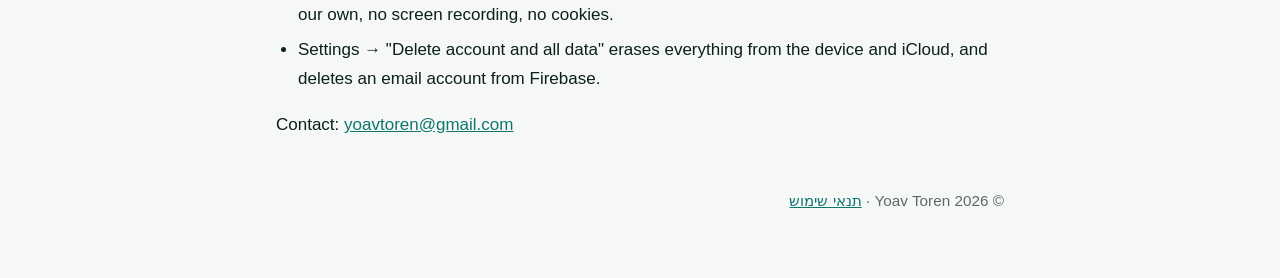
==== commit a31d49df: "Publish from yoavtoren/kalkala@bd83fe0" ====
--- a/privacy.html
+++ b/privacy.html
@@ -11,11 +11,12 @@
 <main>
   <p><a href="./">← קלפיי פלוס</a></p>
   <h1>מדיניות פרטיות</h1>
-  <p class="updated">עודכנה לאחרונה: 12 בנובמבר 2026 · <a href="#english">English</a></p>
+  <p class="updated">עודכנה לאחרונה: 19 בנובמבר 2026 · <a href="#english">English</a></p>
 
   <div class="summary">
-    <strong>בקצרה:</strong> קלפיי פלוס לא אוספת עליכם מידע, ואין לנו שרת. כל מה שאתם מזינים (תנועות, סכומים, קטגוריות, תקציב וקבוצות) נשמר במכשיר שלכם ומסונכרן ל־iCloud הפרטי שלכם, שרק אתם נכנסים אליו.
-    אפשר להשתמש באפליקציה בלי חשבון, להיכנס עם Sign in with Apple, או להירשם עם אימייל וסיסמה שנשמרים אצל Google Firebase רק כדי שתוכלו להתחבר. אין פרסומות, אין מעקב ואין כלי אנליטיקה. המידע הכספי לא נשלח אלינו ולא לאף גורם אחר, חוץ מחברי קבוצה שאתם בעצמכם מזמינים.
+    <strong>בקצרה:</strong> כל מה שאתם מזינים לקלפיי פלוס (תנועות, סכומים, קטגוריות, תקציב וקבוצות) נשמר במכשיר שלכם ומסונכרן ל־iCloud הפרטי שלכם, שרק אתם נכנסים אליו. המידע הכספי לא נשלח אלינו ולא לאף גורם אחר, חוץ מחברי קבוצה שאתם בעצמכם מזמינים, ואין לנו שרת משלנו.
+    אפשר להשתמש באפליקציה בלי חשבון, להיכנס עם Sign in with Apple, או להירשם עם אימייל וסיסמה שנשמרים אצל Google Firebase רק כדי שתוכלו להתחבר.
+    מגרסה 1.1 האפליקציה מודדת באופן אנונימי אילו מסכים נפתחים (בלי שום מידע כספי), ומציגה מדי פעם פרסומות. את המדידה אפשר לכבות, ואת הפרסומות אפשר להסיר בקנייה חד־פעמית. הפרטים ב<a href="#measuring">סעיף 3</a>.
   </div>
 
   <nav class="toc">
@@ -23,6 +24,7 @@
     <ol>
       <li><a href="#who">מי אנחנו</a></li>
       <li><a href="#stored">איזה מידע נשמר, ואיפה</a></li>
+      <li><a href="#measuring">מדידת שימוש ופרסומות</a></li>
       <li><a href="#not">מה אנחנו לא אוספים</a></li>
       <li><a href="#backup">גיבוי של המכשיר</a></li>
       <li><a href="#stores">App Store ו־Google Play</a></li>
@@ -64,70 +66,80 @@
   <p><strong>שפה.</strong> השפה שבחרתם לאפליקציה (עברית, אנגלית, רוסית או ערבית) נשמרת במכשיר.</p>
   <p><strong>מדינה, מטבע וחופשות.</strong> המדינה שבה אתם גרים והמטבע שלכם נשמרים במכשיר, כדי לזהות מותגים ולהציג סכומים. חופשות שסימנתם (מדינה, תאריכים ושער המרה) נשמרות במכשיר ומסונכרנות ל־iCloud הפרטי שלכם כמו שאר הנתונים. שערי ההמרה הם הערכה מובנית באפליקציה או מה שהזנתם; האפליקציה לא פונה לשום שירות ברשת כדי לקבל אותם.</p>
 
-  <h2 id="not">3. מה אנחנו לא אוספים</h2>
+  <h2 id="measuring">3. מדידת שימוש ופרסומות (מגרסה 1.1)</h2>
+  <p>שני הדברים שבסעיף הזה קיימים רק מגרסה 1.1 של האפליקציה. באף אחד מהם לא עובר מידע כספי: לא סכומים, ולא שמות של בתי עסק, קטגוריות, קבוצות או אנשים.</p>
+  <p><strong>מדידת שימוש.</strong> כדי להבין מה עובד באפליקציה ומה מבלבל, היא מדווחת אילו מסכים נפתחו ואילו פעולות נעשו (למשל "נוספה הוצאה" או "יובא קובץ"), בלי התוכן שלהן. לכל דיווח מצורפים גרסת האפליקציה, דגם המכשיר וגרסת מערכת ההפעלה, השפה, המדינה והמטבע שבחרתם, סוג הכניסה (Apple, אימייל או בלי חשבון) והאם הפרסומות הוסרו. הדיווחים נשמרים אצל PostHog (PostHog Inc.), בשרתים באיחוד האירופי, תחת מזהה אקראי שנוצר במכשיר. המזהה לא מחובר לחשבון, לאימייל, ל־Apple ID או למזהה הפרסום, ולא נבנה ממנו פרופיל אישי. כמו בכל תקשורת באינטרנט, PostHog רואה את כתובת ה־IP שממנה הגיע הדיווח; האפליקציה מבקשת שלא לגזור ממנה מיקום, והחשבון שלנו מוגדר כך שהכתובת לא נשמרת. אין הקלטה של המסך ואין תיעוד של מה שאתם מקלידים. PostHog מעבדת את המידע כספק שירות שלנו, לפי <a href="https://posthog.com/privacy">מדיניות הפרטיות שלה</a>.</p>
+  <p>באיחוד האירופי, בבריטניה ובשווייץ המדידה מתחילה רק אחרי שהסכמתם. בשאר העולם היא פועלת כברירת מחדל. בכל מקום אפשר לכבות אותה בהגדרות ← "מדידה ופרסומות": מה שחיכה להישלח נמחק, והמזהה האקראי נמחק איתו.</p>
+  <p><strong>פרסומות.</strong> האפליקציה חינמית, ומדי פעם מופיעה בה פרסומת על מסך מלא: רק אחרי שסיימתם פעולה, לכל היותר כמה ביום, ולא בימים הראשונים שלכם עם האפליקציה. הפרסומות מוגשות דרך Unity LevelPlay של Unity Technologies ודרך רשתות הפרסום ironSource Ads ו־Unity Ads. כדי להציג פרסומת ולמדוד אותה, הרשתות מקבלות ישירות מהמכשיר נתונים טכניים: דגם המכשיר וגרסת מערכת ההפעלה, כתובת IP (וממנה מיקום משוער), שפה, מזהה של האפליקציה, ואיך הגבתם לפרסומת. את מזהה הפרסום של המכשיר (IDFA) הן מקבלות רק אם אישרתם לאייפון "לאפשר לאפליקציה לעקוב"; בלי האישור הזה הפרסומות כלליות. באיחוד האירופי, בבריטניה ובשווייץ פרסומות מותאמות אישית מוצגות רק אם הסכמתם לכך באפליקציה. את הבחירה אפשר לשנות בכל רגע בהגדרות ← "מדידה ופרסומות". הרשתות מעבדות את המידע לפי <a href="https://unity.com/legal/privacy-policy">מדיניות הפרטיות של Unity</a>.</p>
+  <p>לרשתות הפרסום אין שום גישה למידע שהזנתם לאפליקציה. מי שקונה "בלי פרסומות" (קנייה חד־פעמית דרך App Store, או קוד הטבה של App Store) לא רואה פרסומות, ורכיב הפרסום לא מופעל אצלו.</p>
+
+  <h2 id="not">4. מה אנחנו לא אוספים</h2>
   <ul>
-    <li>אין לנו שרת ואין לנו עותק של המידע שלכם.</li>
+    <li>אין לנו שרת משלנו ואין לנו עותק של המידע שהזנתם.</li>
     <li>אין חיבור לחשבון הבנק או לכרטיסי אשראי, ואין גישה לפרטי התחברות שלהם.</li>
     <li>אין לנו מאגר משתמשים משלנו. בכניסה עם Apple, מה ש־Apple מעבירה נשמר במכשיר; בכניסה עם אימייל, רק האימייל והסיסמה המוצפנת נשמרים אצל Google Firebase, כמתואר בסעיף 2.</li>
     <li>אין מיקום, אנשי קשר, מצלמה או מיקרופון. לגלריה ניגשים רק כשבוחרים תמונה לקבוצה, ורק לתמונה שבחרתם.</li>
-    <li>אין פרסומות, אין מזהה פרסום ואין מעקב בין אפליקציות או אתרים.</li>
-    <li>אין כלי אנליטיקה ואין דיווח קריסות מטעמנו.</li>
+    <li>אנחנו עצמנו לא אוספים מזהה פרסום ולא עוקבים אחריכם בין אפליקציות או אתרים. מה שרשתות הפרסום מקבלות מגרסה 1.1 מתואר בסעיף 3.</li>
+    <li>אין דיווח קריסות מטעמנו, אין הקלטה של המסך ואין תיעוד של מה שאתם מקלידים. מדידת השימוש האנונימית מתוארת בסעיף 3.</li>
     <li>אין עוגיות (cookies). גם האתר הזה לא משתמש בהן.</li>
   </ul>
 
-  <h2 id="backup">4. גיבוי של המכשיר</h2>
+  <h2 id="backup">5. גיבוי של המכשיר</h2>
   <p>
     אם הפעלתם גיבוי של המכשיר (למשל גיבוי iCloud ב־iPhone או גיבוי Google ב־Android), מערכת ההפעלה עשויה לכלול בו את המידע של האפליקציה, כמו של כל אפליקציה אחרת.
     הגיבוי הזה מנוהל על ידי Apple או Google, בחשבון שלכם ולפי מדיניות הפרטיות שלהן. אין לנו גישה אליו.
   </p>
 
-  <h2 id="stores">5. App Store ו־Google Play</h2>
+  <h2 id="stores">6. App Store ו־Google Play</h2>
   <p>
     כשאתם מורידים את האפליקציה, Apple או Google מעבדות מידע על ההורדה לפי מדיניות הפרטיות שלהן.
     הן עשויות להעביר לנו נתונים סטטיסטיים מצטברים, כמו מספר הורדות, ודוחות קריסה אם בחרתם לשתף אותם עם מפתחים בהגדרות המכשיר.
     הנתונים האלה לא מזהים אתכם ולא כוללים את המידע שהזנתם לאפליקציה.
   </p>
 
-  <h2 id="sharing">6. שיתוף ומכירה של מידע</h2>
-  <p>אנחנו לא מוכרים, משכירים או משתפים מידע אישי, ואין לנו מידע אישי עליכם. המידע עובר רק בין המכשירים שלכם ולחברי הקבוצות שאתם הזמנתם, דרך iCloud.</p>
+  <h2 id="sharing">7. שיתוף ומכירה של מידע</h2>
+  <p>אנחנו לא מוכרים ולא משכירים מידע אישי. המידע שהזנתם עובר רק בין המכשירים שלכם ולחברי הקבוצות שאתם הזמנתם, דרך iCloud.</p>
+  <p>מגרסה 1.1, נתונים טכניים על המכשיר מגיעים לרשתות הפרסום כדי להציג פרסומות, כמתואר בסעיף 3. חלק מחוקי הפרטיות, למשל בקליפורניה, רואים בכך "שיתוף" לצורכי פרסום. אפשר לבטל אותו במתג "פרסומות מותאמות אישית" שבהגדרות ← "מדידה ופרסומות", או להסיר את הפרסומות לגמרי.</p>
 
-  <h2 id="security">7. אבטחה</h2>
+  <h2 id="security">8. אבטחה</h2>
   <p>
     המידע מוגן בבידוד שמערכת ההפעלה מספקת לכל אפליקציה ובהצפנת המכשיר.
     כל מי שמחזיק את המכשיר כשהוא לא נעול יכול לפתוח את האפליקציה ולראות את המידע, ולכן מומלץ לנעול את המכשיר בקוד, ב־Face ID או בטביעת אצבע.
   </p>
 
-  <h2 id="retention">8. שמירה ומחיקה</h2>
+  <h2 id="retention">9. שמירה ומחיקה</h2>
   <ul>
     <li>המידע נשמר במכשיר וב־iCloud שלכם עד שתמחקו אותו.</li>
     <li>בהגדרות ← "מחיקת החשבון וכל הנתונים" נמחק כל המידע מהמכשיר ומ־iCloud, והקבוצות שפתחתם מפסיקות להיות משותפות.</li>
     <li>אם נרשמתם עם אימייל, אותה פעולה מוחקת גם את החשבון ב־Firebase. אם המכשיר לא היה מחובר לאינטרנט באותו רגע, אפשר לכתוב לנו ונמחק אותו.</li>
     <li>אפשר גם לנתק את ההתחברות עם Apple בהגדרות הטלפון (Apple ID ← כניסה עם Apple).</li>
     <li>אין לנו עותק של המידע, ולכן לא נוכל לשחזר אותו אם הוא נמחק.</li>
+    <li>דיווחי מדידת השימוש (סעיף 3) נשמרים אצל PostHog לפי תקופת השמירה של החשבון שלנו שם. הם לא מחוברים אליכם, ולכן אי אפשר לאתר דיווחים של אדם מסוים. כיבוי המדידה או מחיקת החשבון מוחקים את המזהה האקראי מהמכשיר, ומאותו רגע שום דיווח חדש לא נקשר לישנים.</li>
   </ul>
 
-  <h2 id="rights">9. הזכויות שלכם</h2>
+  <h2 id="rights">10. הזכויות שלכם</h2>
   <p>
     לפי חוק הגנת הפרטיות, התשמ"א-1981, וכשהן חלות עליכם גם לפי תקנת הגנת המידע הכללית של האיחוד האירופי (GDPR) וחוקי פרטיות נוספים, יש לכם זכות לעיין במידע שמוחזק עליכם, לתקן אותו ולבקש למחוק אותו.
     המידע הכספי כולו נמצא בשליטה שלכם במכשיר: אפשר לצפות בו, לשנות אותו ולמחוק אותו ישירות באפליקציה. אם נרשמתם עם אימייל, אפשר גם לבקש מאיתנו עותק של מה שנשמר ב־Firebase (האימייל ומועדי ההתחברות) או את מחיקתו.
-    לכל שאלה אפשר לפנות אלינו בכתובת שבסעיף 12.
+    מדידת השימוש ופרסומות מותאמות אישית נשענות, היכן שהחוק דורש זאת, על ההסכמה שלכם, ואפשר לחזור ממנה בכל רגע בהגדרות ← "מדידה ופרסומות".
+    לכל שאלה אפשר לפנות אלינו בכתובת שבסעיף 13.
   </p>
 
-  <h2 id="children">10. ילדים</h2>
-  <p>האפליקציה לא מיועדת לילדים מתחת לגיל 13 ולא אוספת מידע עליהם ביודעין. מעבר לאימייל של מי שבוחר להירשם איתו, היא לא אוספת מידע מאף משתמש.</p>
+  <h2 id="children">11. ילדים</h2>
+  <p>האפליקציה לא מיועדת לילדים מתחת לגיל 13 ולא אוספת מידע עליהם ביודעין. מעבר לאימייל של מי שבוחר להירשם איתו ולמה שמתואר בסעיף 3, היא לא אוספת מידע מאף משתמש. הפרסומות אינן מכוונות לילדים.</p>
 
-  <h2 id="changes">11. שינויים במדיניות</h2>
+  <h2 id="changes">12. שינויים במדיניות</h2>
   <p>
     אם גרסה עתידית תוסיף תכונה ששולחת מידע למקום חדש, למשל חיבור ישיר לבנק, נעדכן את המדיניות הזו לפני שהתכונה תשוחרר.
     נפרט מה נשלח, לאן ולמה, ונבקש את הסכמתכם כשהחוק דורש זאת. תאריך העדכון האחרון מופיע בראש העמוד.
   </p>
 
-  <h2 id="contact">12. יצירת קשר</h2>
+  <h2 id="contact">13. יצירת קשר</h2>
   <p>שאלות על המדיניות או על הפרטיות שלכם: <a href="mailto:yoavtoren@gmail.com">yoavtoren@gmail.com</a></p>
 
   <section class="english" id="english" lang="en" dir="ltr">
     <h2>Privacy Policy (English summary)</h2>
-    <p class="updated">Last updated: November 12, 2026. The Hebrew version above is the binding one.</p>
+    <p class="updated">Last updated: November 19, 2026. The Hebrew version above is the binding one.</p>
     <p>
       Kalpay Plus is developed and operated by Yoav Toren, an independent developer. We run no servers of our own and collect no financial data.
       What you enter (transactions, fixed charges, categories, budgets, shared groups) is stored in a local database on your device
@@ -145,7 +157,9 @@
       <li>Widgets read a summary from a private App Group container shared with the app on the same device only.</li>
       <li>Reminders are local notifications scheduled by the device; iCloud's silent pushes only tell the app to sync and carry no data. Face ID unlock is handled by iOS; the app never sees biometric data.</li>
       <li>No user database of our own: Apple's sign-in data stays on the device, and email accounts are held only by Firebase as described above.</li>
-      <li>No ads, no advertising identifier, no tracking, no analytics, no crash reporting of our own, no cookies.</li>
+      <li>Usage measuring (from version 1.1): the app reports which screens are opened and a few actions (such as "expense added"), never their contents: no amounts, merchants, categories, groups or people. Each report carries the app version, device model and OS version, language, the country and currency you chose, the kind of sign-in and whether ads were removed. It is stored by PostHog on servers in the European Union under a random identifier created on the device, which is not connected to your account, email, Apple ID or advertising identifier. The app asks PostHog not to derive a location from the IP address, and our project is set not to store it. In the EU, the UK and Switzerland measuring starts only after you agree; elsewhere it is on by default. Anywhere, Settings → "Measuring and ads" turns it off and deletes the identifier.</li>
+      <li>Ads (from version 1.1): the app is free and now and then shows a full-screen ad, only after you finish an action, a few a day at most, and not in your first days. Ads are served through Unity LevelPlay (Unity Technologies) and the ironSource Ads and Unity Ads networks, which receive technical data directly from the device: device model and OS version, IP address (and an approximate location from it), language, the app's identifier and how you responded to the ad. They receive the device's advertising identifier (IDFA) only if you allow tracking in the iPhone's own prompt. In the EU, the UK and Switzerland personalized ads are shown only if you agree in the app. The networks have no access to anything you entered in the app. Buying "No ads" (a one-time purchase, or an App Store offer code) removes the ads, and the ad component is then not started.</li>
+      <li>No advertising identifier collected by us, no cross-app tracking by us, no crash reporting of our own, no screen recording, no cookies.</li>
       <li>Settings → "Delete account and all data" erases everything from the device and iCloud, and deletes an email account from Firebase.</li>
     </ul>
     <p>Contact: <a href="mailto:yoavtoren@gmail.com">yoavtoren@gmail.com</a></p>
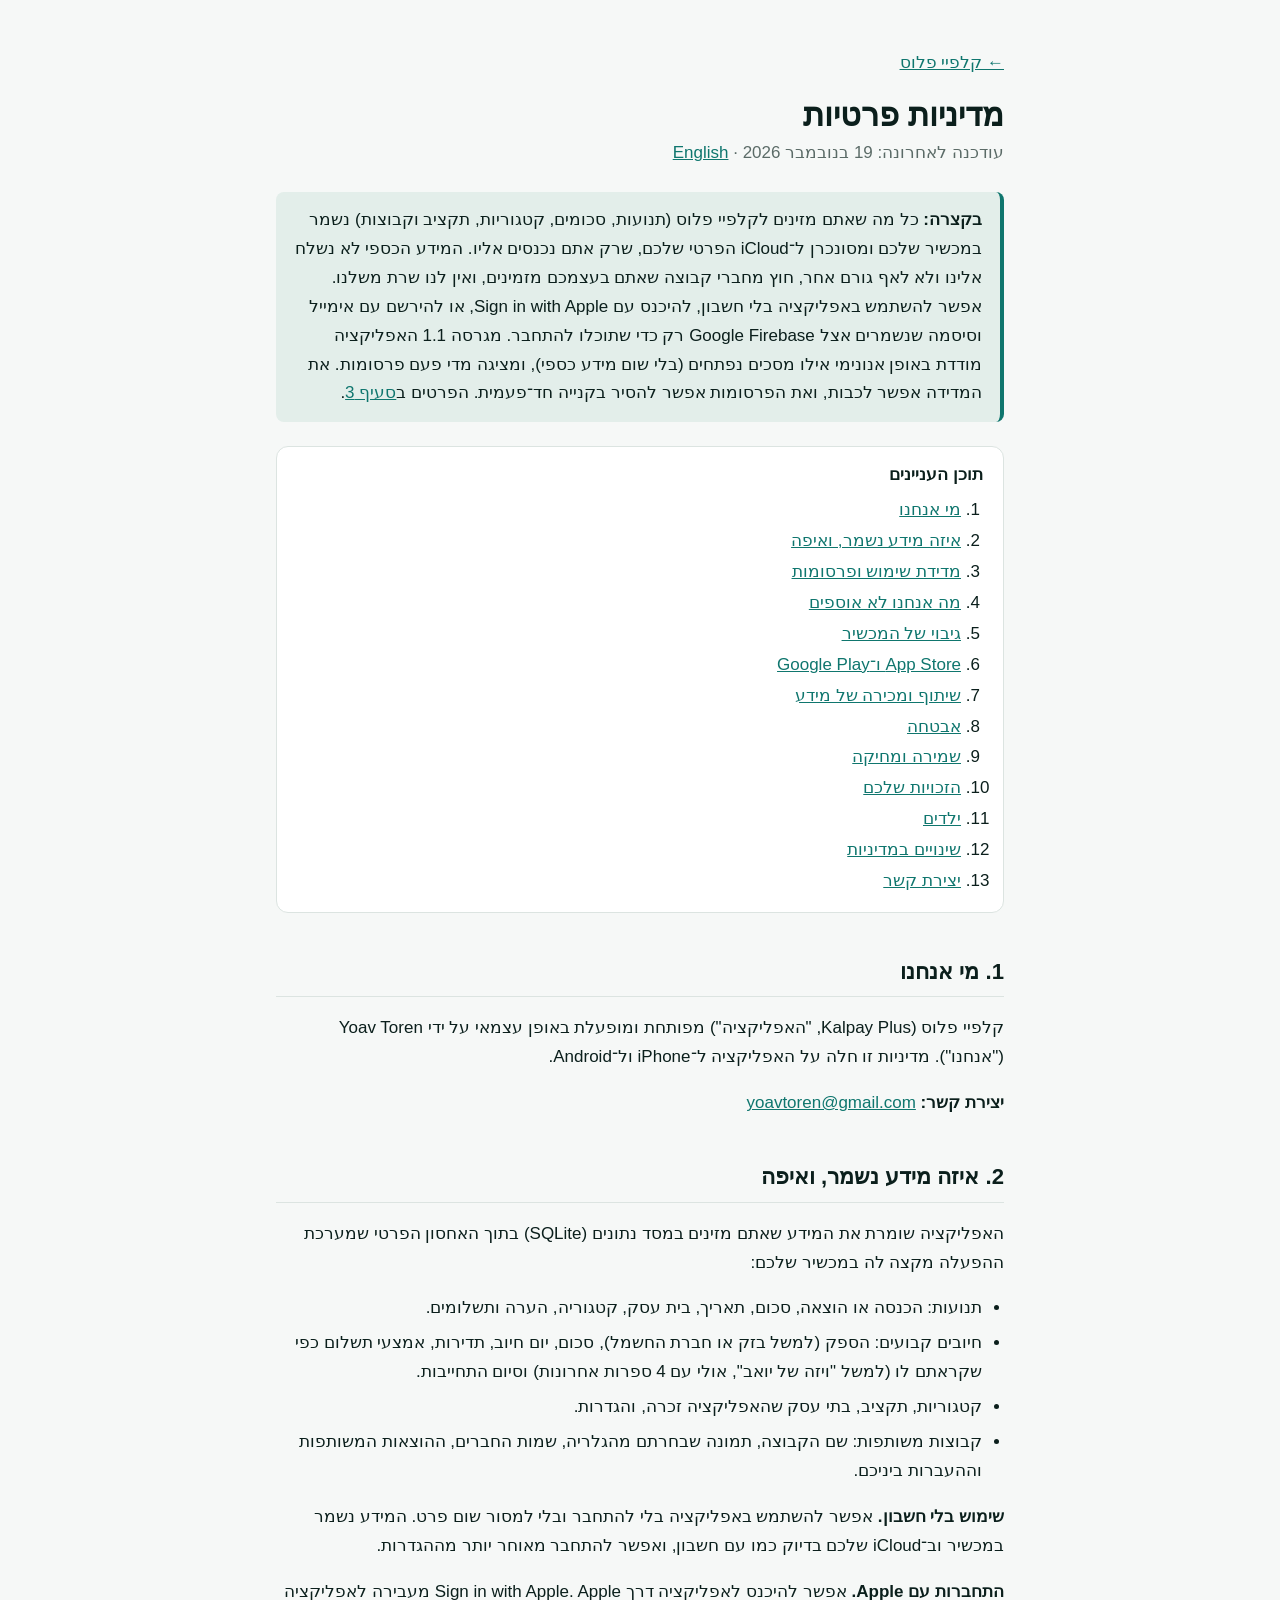
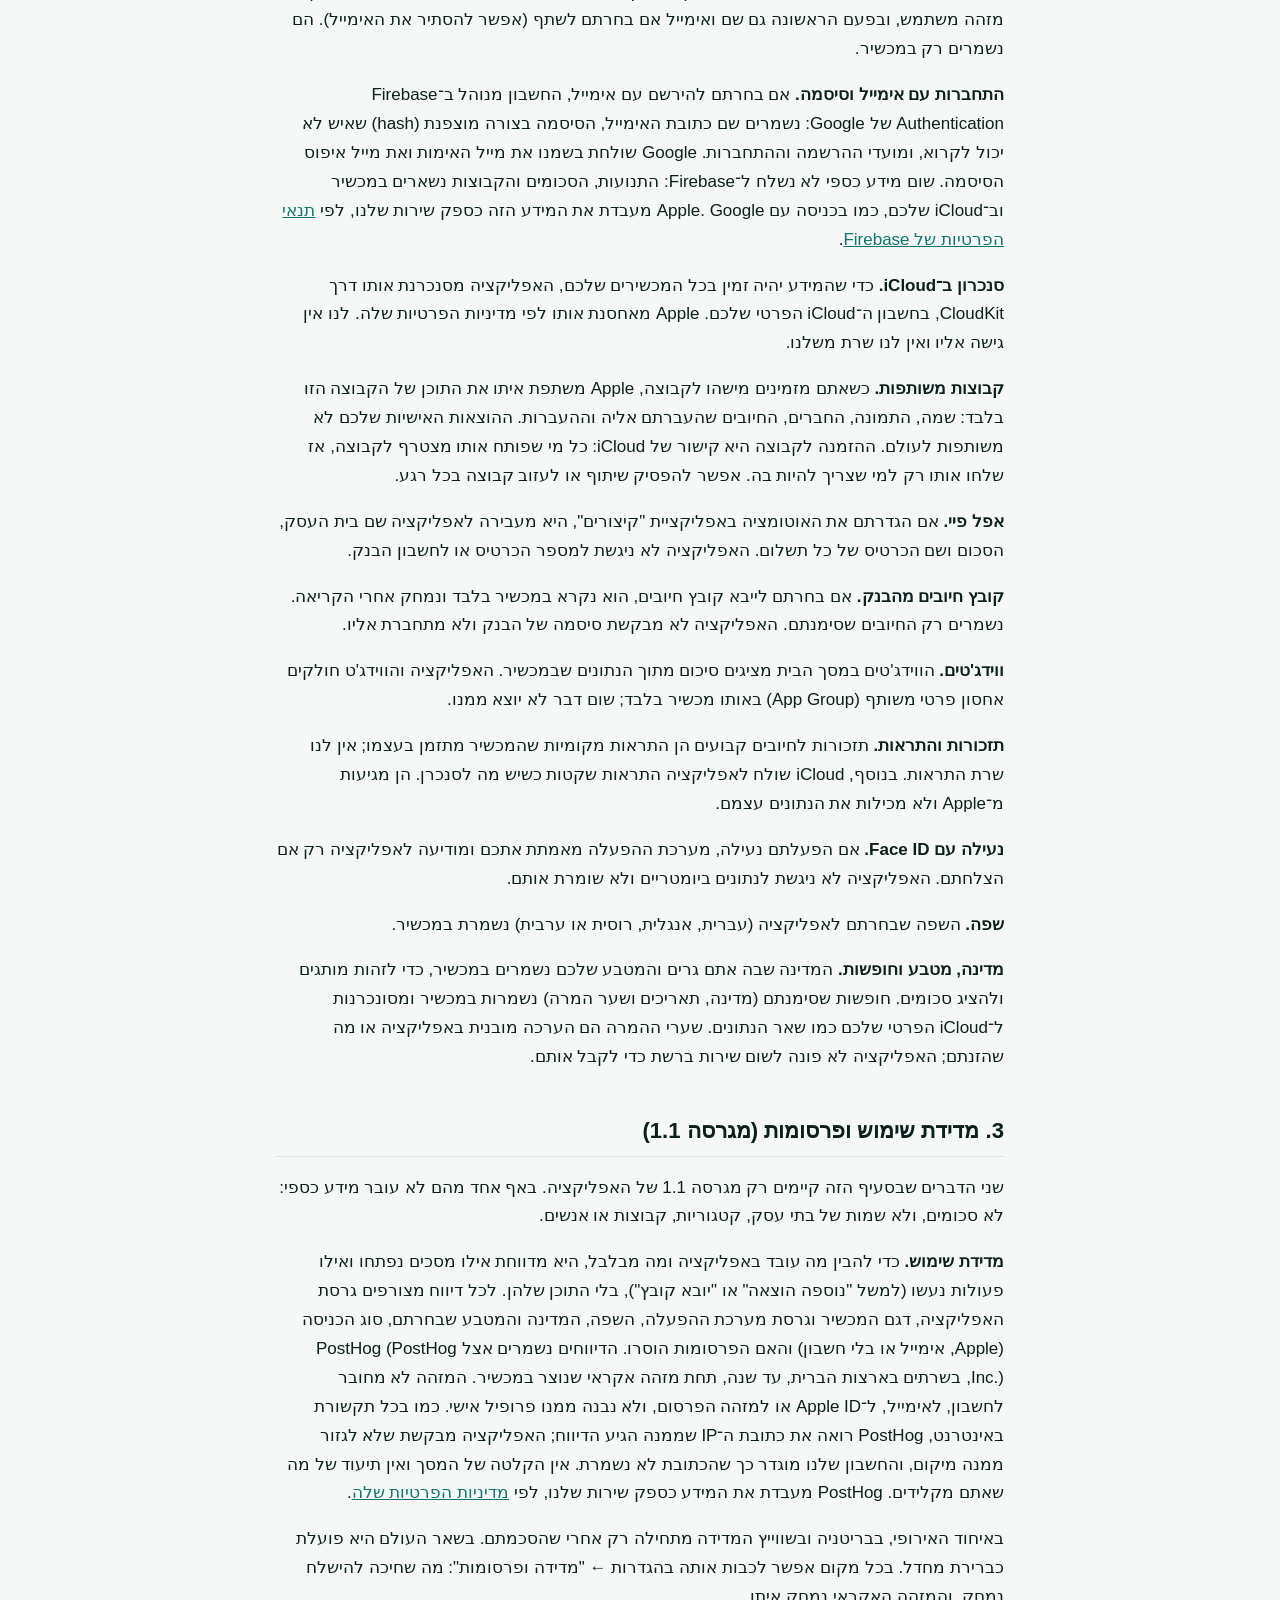
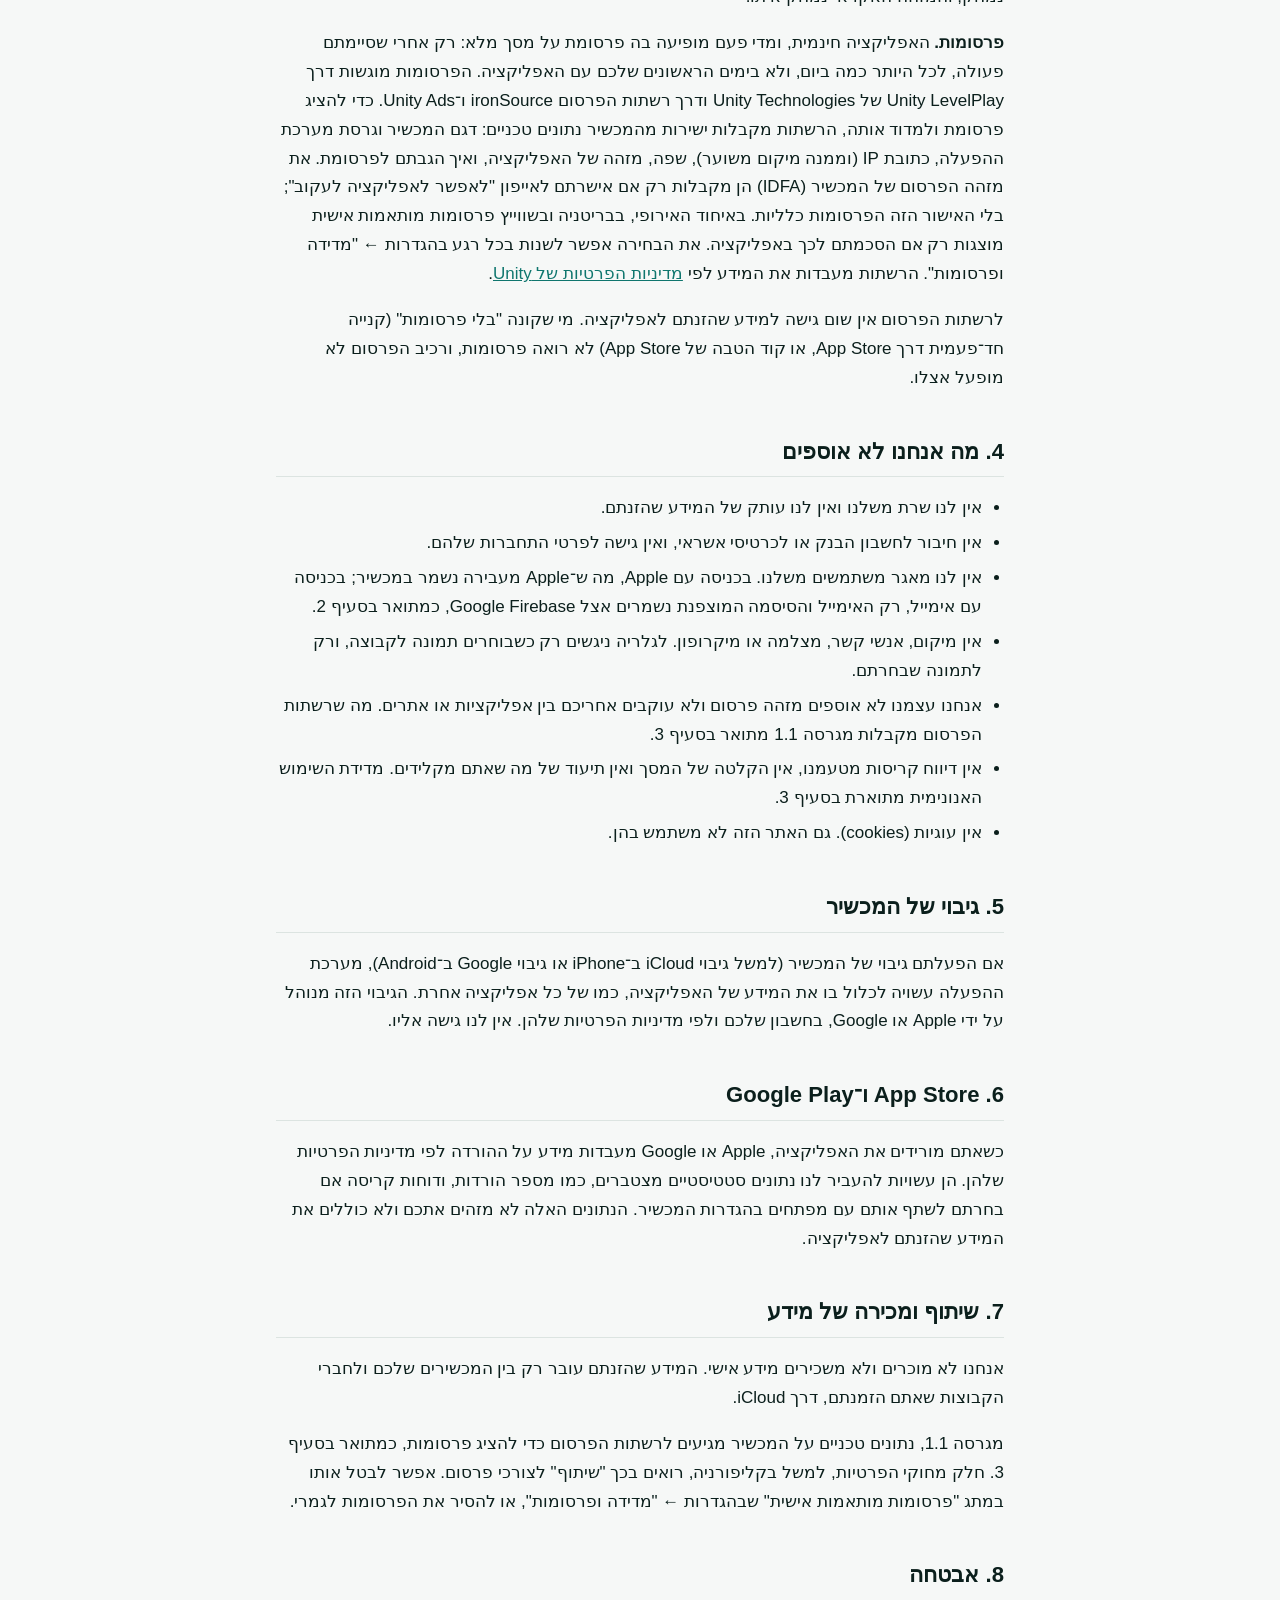
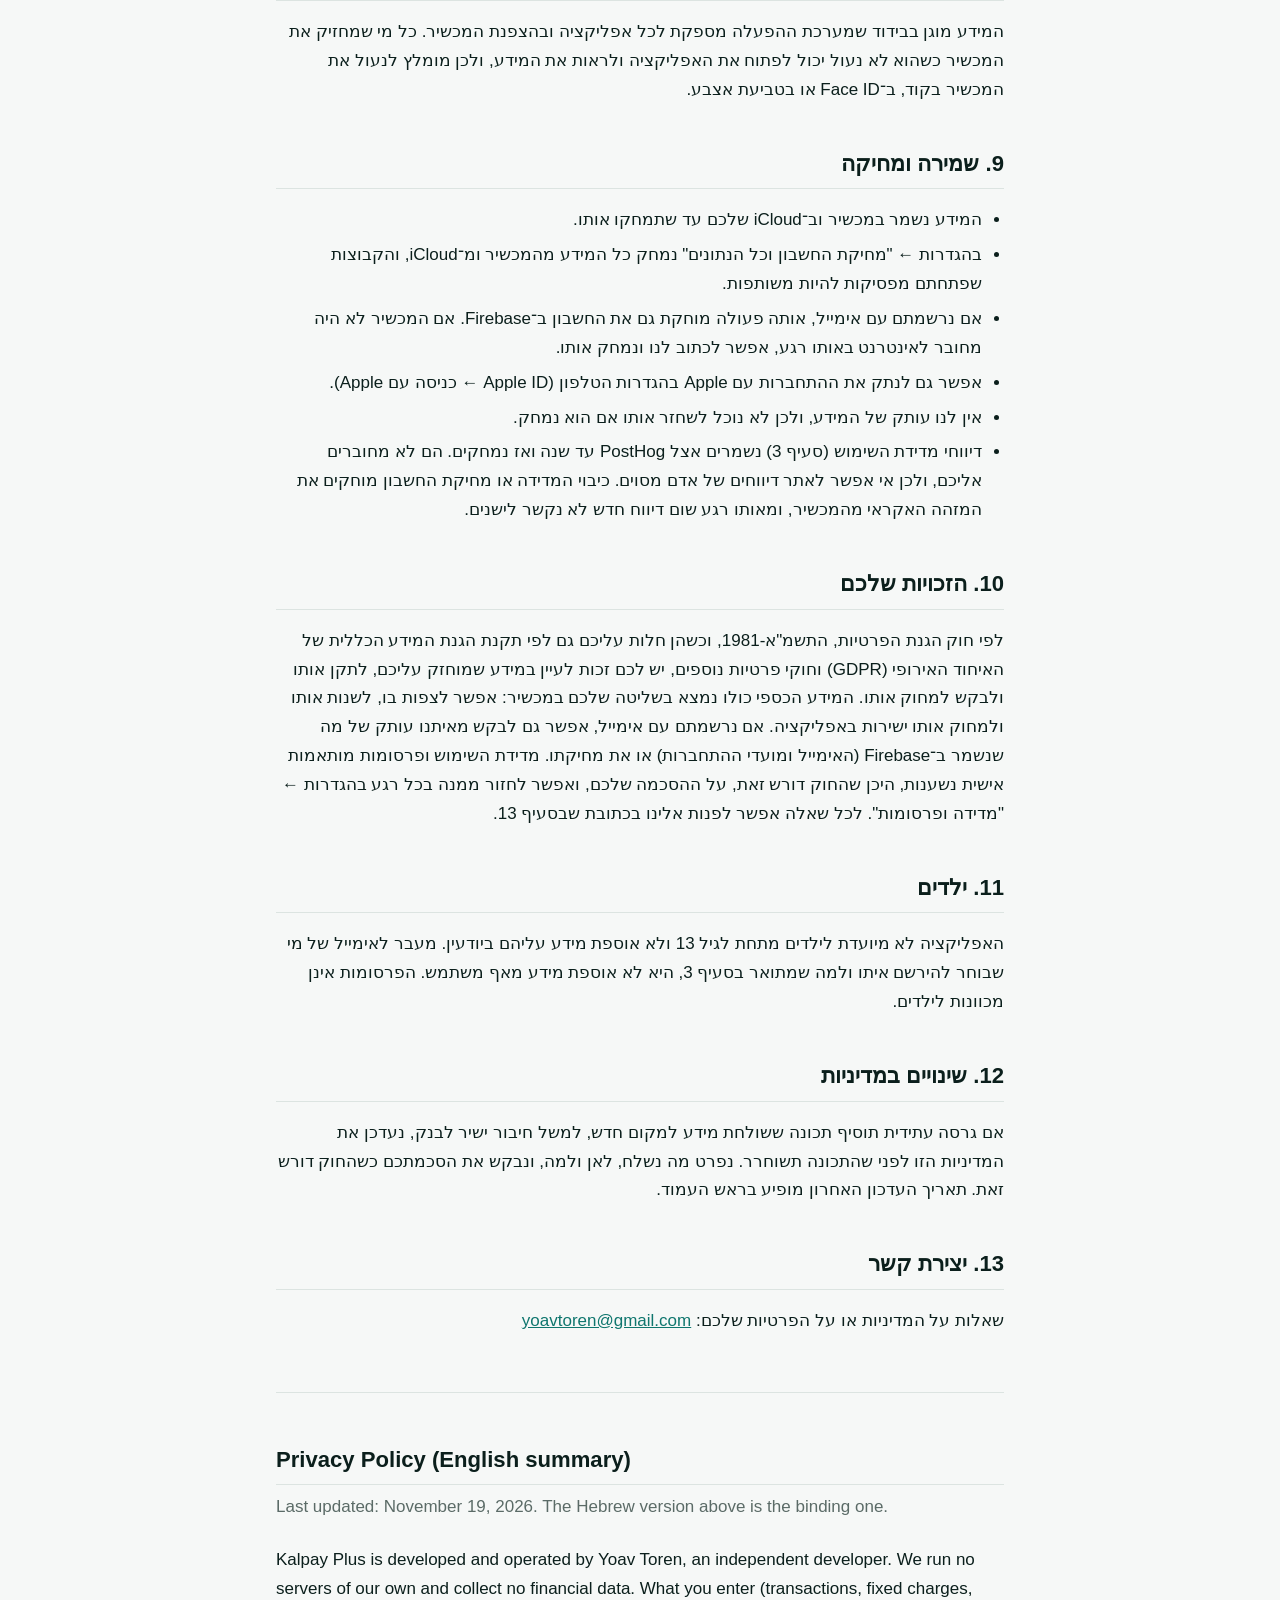
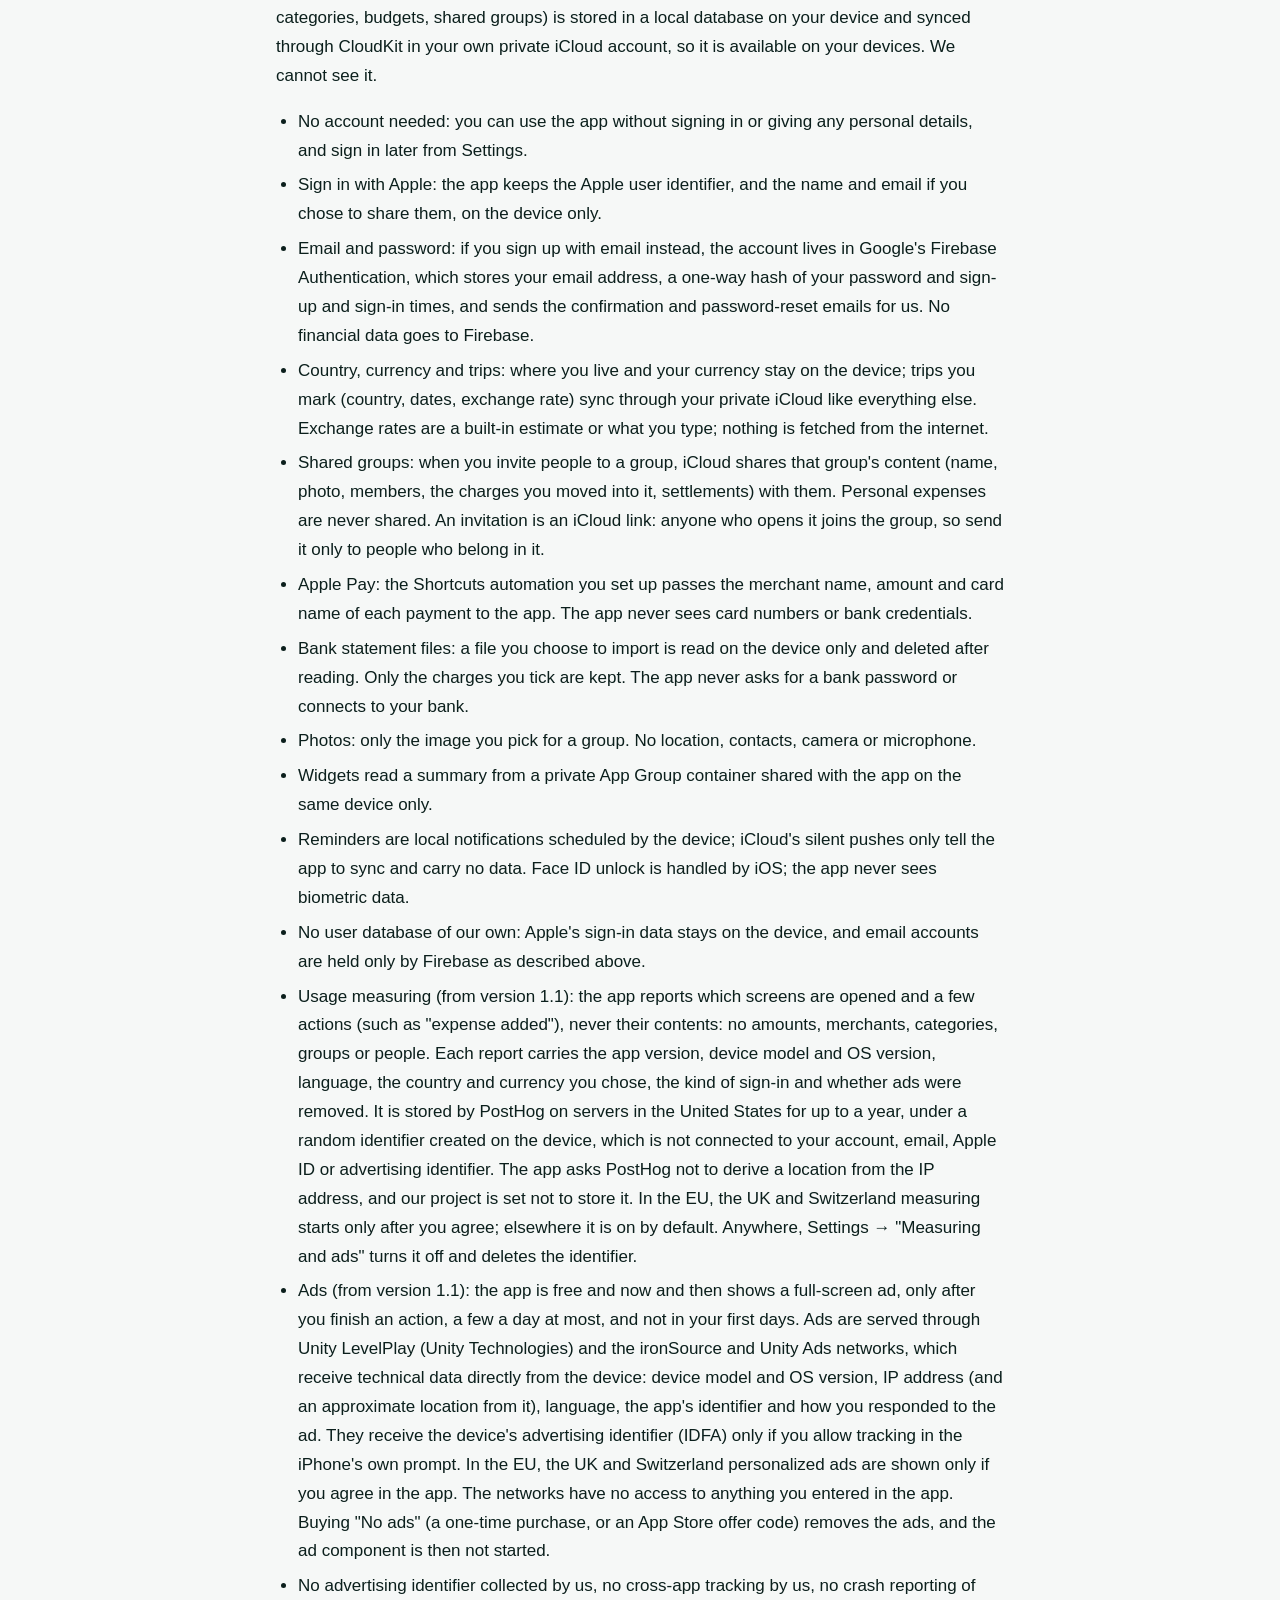
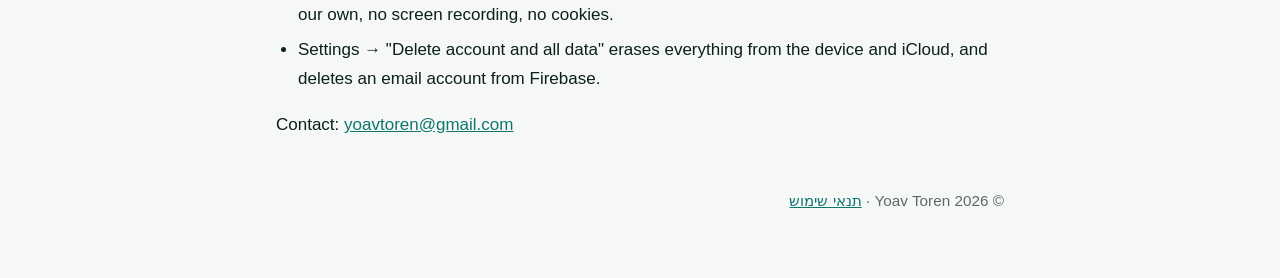
==== commit 0934e539: "Publish from yoavtoren/kalkala@4d39b84" ====
--- a/privacy.html
+++ b/privacy.html
@@ -68,9 +68,9 @@
 
   <h2 id="measuring">3. מדידת שימוש ופרסומות (מגרסה 1.1)</h2>
   <p>שני הדברים שבסעיף הזה קיימים רק מגרסה 1.1 של האפליקציה. באף אחד מהם לא עובר מידע כספי: לא סכומים, ולא שמות של בתי עסק, קטגוריות, קבוצות או אנשים.</p>
-  <p><strong>מדידת שימוש.</strong> כדי להבין מה עובד באפליקציה ומה מבלבל, היא מדווחת אילו מסכים נפתחו ואילו פעולות נעשו (למשל "נוספה הוצאה" או "יובא קובץ"), בלי התוכן שלהן. לכל דיווח מצורפים גרסת האפליקציה, דגם המכשיר וגרסת מערכת ההפעלה, השפה, המדינה והמטבע שבחרתם, סוג הכניסה (Apple, אימייל או בלי חשבון) והאם הפרסומות הוסרו. הדיווחים נשמרים אצל PostHog (PostHog Inc.), בשרתים באיחוד האירופי, תחת מזהה אקראי שנוצר במכשיר. המזהה לא מחובר לחשבון, לאימייל, ל־Apple ID או למזהה הפרסום, ולא נבנה ממנו פרופיל אישי. כמו בכל תקשורת באינטרנט, PostHog רואה את כתובת ה־IP שממנה הגיע הדיווח; האפליקציה מבקשת שלא לגזור ממנה מיקום, והחשבון שלנו מוגדר כך שהכתובת לא נשמרת. אין הקלטה של המסך ואין תיעוד של מה שאתם מקלידים. PostHog מעבדת את המידע כספק שירות שלנו, לפי <a href="https://posthog.com/privacy">מדיניות הפרטיות שלה</a>.</p>
+  <p><strong>מדידת שימוש.</strong> כדי להבין מה עובד באפליקציה ומה מבלבל, היא מדווחת אילו מסכים נפתחו ואילו פעולות נעשו (למשל "נוספה הוצאה" או "יובא קובץ"), בלי התוכן שלהן. לכל דיווח מצורפים גרסת האפליקציה, דגם המכשיר וגרסת מערכת ההפעלה, השפה, המדינה והמטבע שבחרתם, סוג הכניסה (Apple, אימייל או בלי חשבון) והאם הפרסומות הוסרו. הדיווחים נשמרים אצל PostHog (PostHog Inc.), בשרתים בארצות הברית, עד שנה, תחת מזהה אקראי שנוצר במכשיר. המזהה לא מחובר לחשבון, לאימייל, ל־Apple ID או למזהה הפרסום, ולא נבנה ממנו פרופיל אישי. כמו בכל תקשורת באינטרנט, PostHog רואה את כתובת ה־IP שממנה הגיע הדיווח; האפליקציה מבקשת שלא לגזור ממנה מיקום, והחשבון שלנו מוגדר כך שהכתובת לא נשמרת. אין הקלטה של המסך ואין תיעוד של מה שאתם מקלידים. PostHog מעבדת את המידע כספק שירות שלנו, לפי <a href="https://posthog.com/privacy">מדיניות הפרטיות שלה</a>.</p>
   <p>באיחוד האירופי, בבריטניה ובשווייץ המדידה מתחילה רק אחרי שהסכמתם. בשאר העולם היא פועלת כברירת מחדל. בכל מקום אפשר לכבות אותה בהגדרות ← "מדידה ופרסומות": מה שחיכה להישלח נמחק, והמזהה האקראי נמחק איתו.</p>
-  <p><strong>פרסומות.</strong> האפליקציה חינמית, ומדי פעם מופיעה בה פרסומת על מסך מלא: רק אחרי שסיימתם פעולה, לכל היותר כמה ביום, ולא בימים הראשונים שלכם עם האפליקציה. הפרסומות מוגשות דרך Unity LevelPlay של Unity Technologies ודרך רשתות הפרסום ironSource Ads ו־Unity Ads. כדי להציג פרסומת ולמדוד אותה, הרשתות מקבלות ישירות מהמכשיר נתונים טכניים: דגם המכשיר וגרסת מערכת ההפעלה, כתובת IP (וממנה מיקום משוער), שפה, מזהה של האפליקציה, ואיך הגבתם לפרסומת. את מזהה הפרסום של המכשיר (IDFA) הן מקבלות רק אם אישרתם לאייפון "לאפשר לאפליקציה לעקוב"; בלי האישור הזה הפרסומות כלליות. באיחוד האירופי, בבריטניה ובשווייץ פרסומות מותאמות אישית מוצגות רק אם הסכמתם לכך באפליקציה. את הבחירה אפשר לשנות בכל רגע בהגדרות ← "מדידה ופרסומות". הרשתות מעבדות את המידע לפי <a href="https://unity.com/legal/privacy-policy">מדיניות הפרטיות של Unity</a>.</p>
+  <p><strong>פרסומות.</strong> האפליקציה חינמית, ומדי פעם מופיעה בה פרסומת על מסך מלא: רק אחרי שסיימתם פעולה, לכל היותר כמה ביום, ולא בימים הראשונים שלכם עם האפליקציה. הפרסומות מוגשות דרך Unity LevelPlay של Unity Technologies ודרך רשתות הפרסום ironSource ו־Unity Ads. כדי להציג פרסומת ולמדוד אותה, הרשתות מקבלות ישירות מהמכשיר נתונים טכניים: דגם המכשיר וגרסת מערכת ההפעלה, כתובת IP (וממנה מיקום משוער), שפה, מזהה של האפליקציה, ואיך הגבתם לפרסומת. את מזהה הפרסום של המכשיר (IDFA) הן מקבלות רק אם אישרתם לאייפון "לאפשר לאפליקציה לעקוב"; בלי האישור הזה הפרסומות כלליות. באיחוד האירופי, בבריטניה ובשווייץ פרסומות מותאמות אישית מוצגות רק אם הסכמתם לכך באפליקציה. את הבחירה אפשר לשנות בכל רגע בהגדרות ← "מדידה ופרסומות". הרשתות מעבדות את המידע לפי <a href="https://unity.com/legal/privacy-policy">מדיניות הפרטיות של Unity</a>.</p>
   <p>לרשתות הפרסום אין שום גישה למידע שהזנתם לאפליקציה. מי שקונה "בלי פרסומות" (קנייה חד־פעמית דרך App Store, או קוד הטבה של App Store) לא רואה פרסומות, ורכיב הפרסום לא מופעל אצלו.</p>
 
   <h2 id="not">4. מה אנחנו לא אוספים</h2>
@@ -114,7 +114,7 @@
     <li>אם נרשמתם עם אימייל, אותה פעולה מוחקת גם את החשבון ב־Firebase. אם המכשיר לא היה מחובר לאינטרנט באותו רגע, אפשר לכתוב לנו ונמחק אותו.</li>
     <li>אפשר גם לנתק את ההתחברות עם Apple בהגדרות הטלפון (Apple ID ← כניסה עם Apple).</li>
     <li>אין לנו עותק של המידע, ולכן לא נוכל לשחזר אותו אם הוא נמחק.</li>
-    <li>דיווחי מדידת השימוש (סעיף 3) נשמרים אצל PostHog לפי תקופת השמירה של החשבון שלנו שם. הם לא מחוברים אליכם, ולכן אי אפשר לאתר דיווחים של אדם מסוים. כיבוי המדידה או מחיקת החשבון מוחקים את המזהה האקראי מהמכשיר, ומאותו רגע שום דיווח חדש לא נקשר לישנים.</li>
+    <li>דיווחי מדידת השימוש (סעיף 3) נשמרים אצל PostHog עד שנה ואז נמחקים. הם לא מחוברים אליכם, ולכן אי אפשר לאתר דיווחים של אדם מסוים. כיבוי המדידה או מחיקת החשבון מוחקים את המזהה האקראי מהמכשיר, ומאותו רגע שום דיווח חדש לא נקשר לישנים.</li>
   </ul>
 
   <h2 id="rights">10. הזכויות שלכם</h2>
@@ -157,8 +157,8 @@
       <li>Widgets read a summary from a private App Group container shared with the app on the same device only.</li>
       <li>Reminders are local notifications scheduled by the device; iCloud's silent pushes only tell the app to sync and carry no data. Face ID unlock is handled by iOS; the app never sees biometric data.</li>
       <li>No user database of our own: Apple's sign-in data stays on the device, and email accounts are held only by Firebase as described above.</li>
-      <li>Usage measuring (from version 1.1): the app reports which screens are opened and a few actions (such as "expense added"), never their contents: no amounts, merchants, categories, groups or people. Each report carries the app version, device model and OS version, language, the country and currency you chose, the kind of sign-in and whether ads were removed. It is stored by PostHog on servers in the European Union under a random identifier created on the device, which is not connected to your account, email, Apple ID or advertising identifier. The app asks PostHog not to derive a location from the IP address, and our project is set not to store it. In the EU, the UK and Switzerland measuring starts only after you agree; elsewhere it is on by default. Anywhere, Settings → "Measuring and ads" turns it off and deletes the identifier.</li>
-      <li>Ads (from version 1.1): the app is free and now and then shows a full-screen ad, only after you finish an action, a few a day at most, and not in your first days. Ads are served through Unity LevelPlay (Unity Technologies) and the ironSource Ads and Unity Ads networks, which receive technical data directly from the device: device model and OS version, IP address (and an approximate location from it), language, the app's identifier and how you responded to the ad. They receive the device's advertising identifier (IDFA) only if you allow tracking in the iPhone's own prompt. In the EU, the UK and Switzerland personalized ads are shown only if you agree in the app. The networks have no access to anything you entered in the app. Buying "No ads" (a one-time purchase, or an App Store offer code) removes the ads, and the ad component is then not started.</li>
+      <li>Usage measuring (from version 1.1): the app reports which screens are opened and a few actions (such as "expense added"), never their contents: no amounts, merchants, categories, groups or people. Each report carries the app version, device model and OS version, language, the country and currency you chose, the kind of sign-in and whether ads were removed. It is stored by PostHog on servers in the United States for up to a year, under a random identifier created on the device, which is not connected to your account, email, Apple ID or advertising identifier. The app asks PostHog not to derive a location from the IP address, and our project is set not to store it. In the EU, the UK and Switzerland measuring starts only after you agree; elsewhere it is on by default. Anywhere, Settings → "Measuring and ads" turns it off and deletes the identifier.</li>
+      <li>Ads (from version 1.1): the app is free and now and then shows a full-screen ad, only after you finish an action, a few a day at most, and not in your first days. Ads are served through Unity LevelPlay (Unity Technologies) and the ironSource and Unity Ads networks, which receive technical data directly from the device: device model and OS version, IP address (and an approximate location from it), language, the app's identifier and how you responded to the ad. They receive the device's advertising identifier (IDFA) only if you allow tracking in the iPhone's own prompt. In the EU, the UK and Switzerland personalized ads are shown only if you agree in the app. The networks have no access to anything you entered in the app. Buying "No ads" (a one-time purchase, or an App Store offer code) removes the ads, and the ad component is then not started.</li>
       <li>No advertising identifier collected by us, no cross-app tracking by us, no crash reporting of our own, no screen recording, no cookies.</li>
       <li>Settings → "Delete account and all data" erases everything from the device and iCloud, and deletes an email account from Firebase.</li>
     </ul>
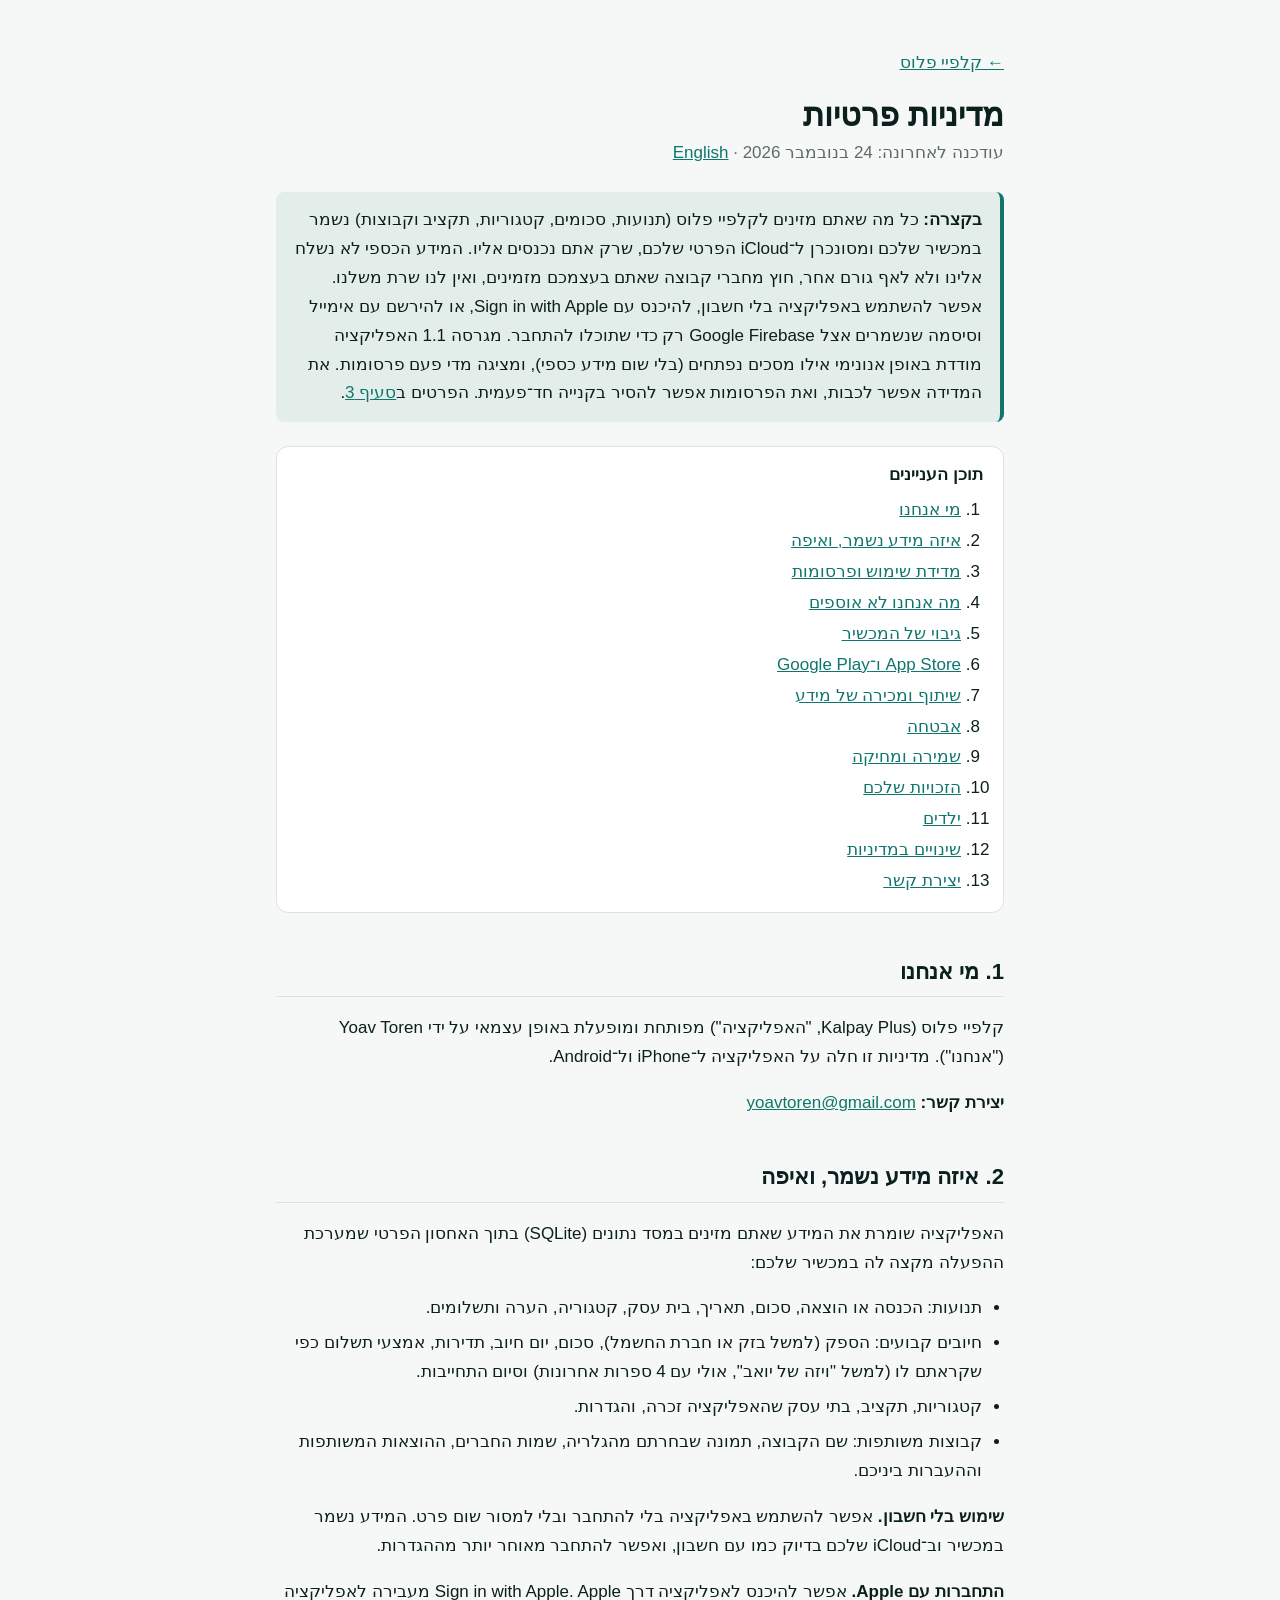
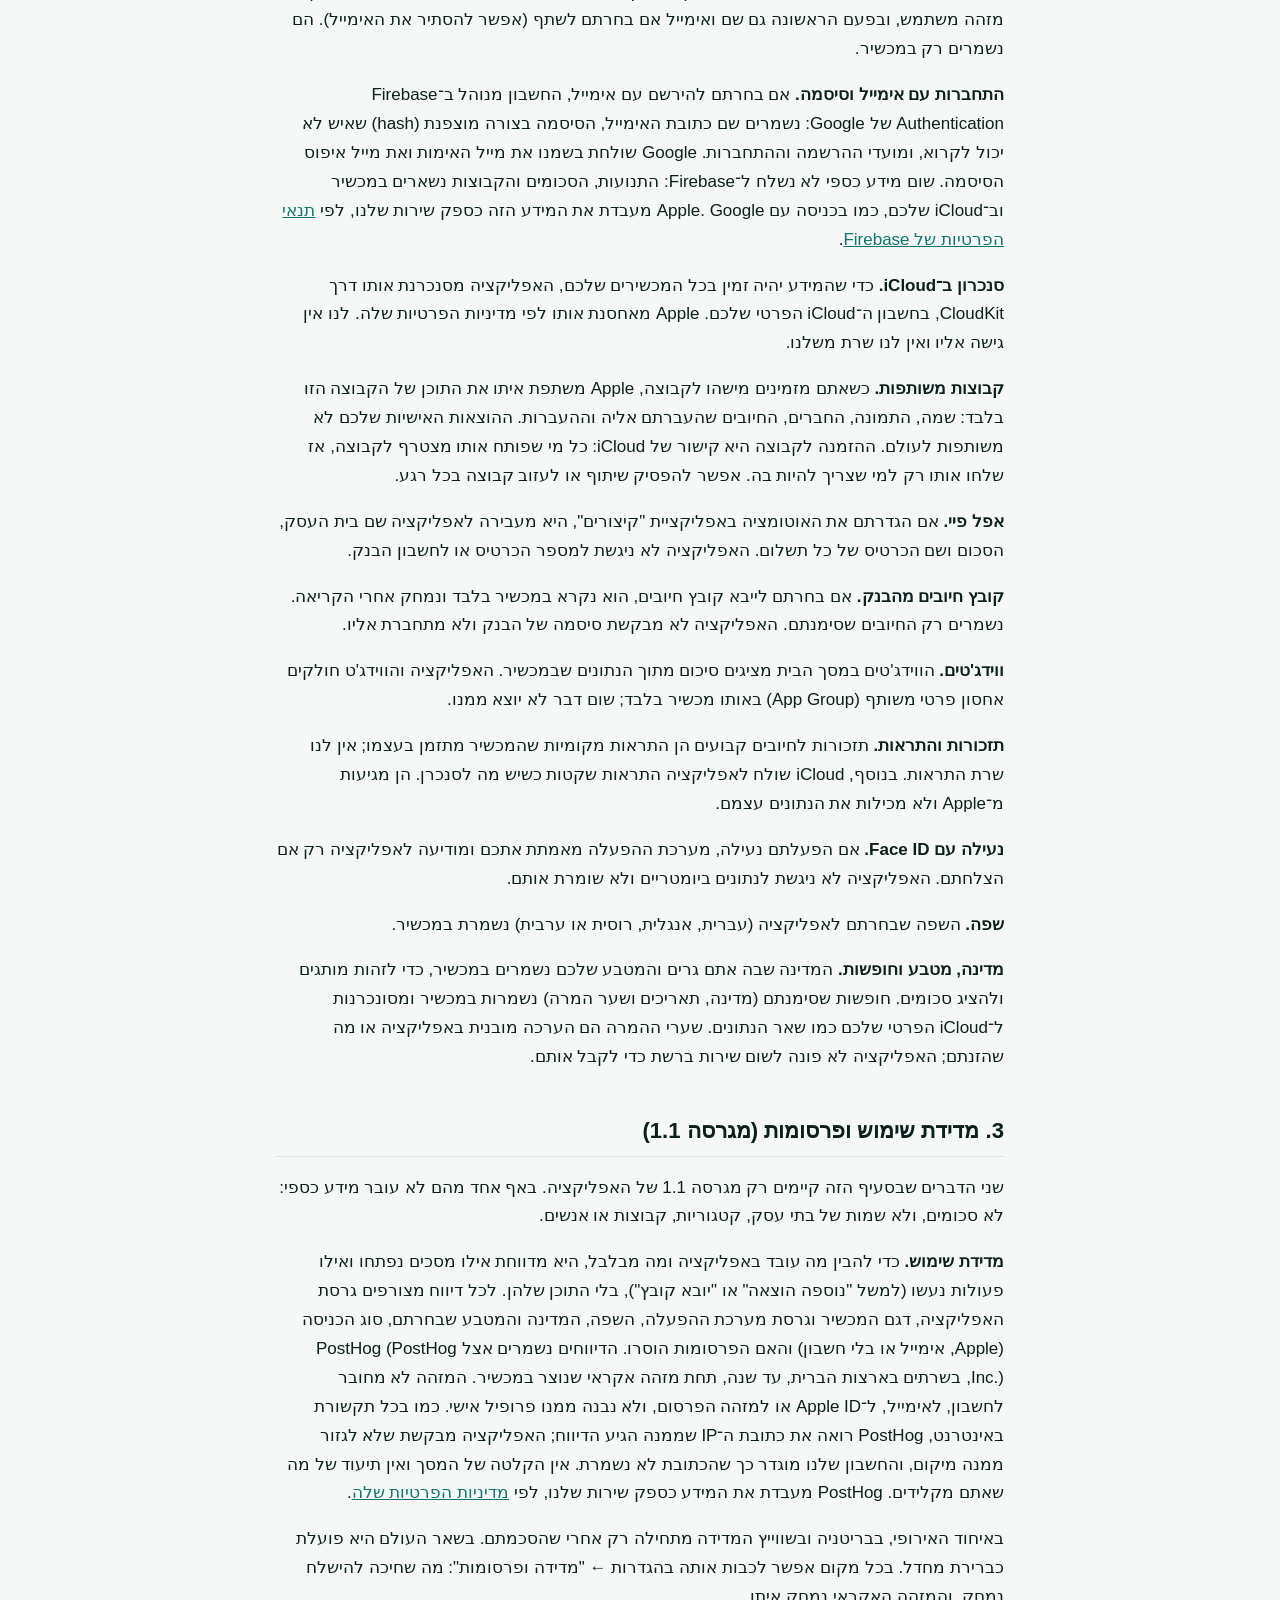
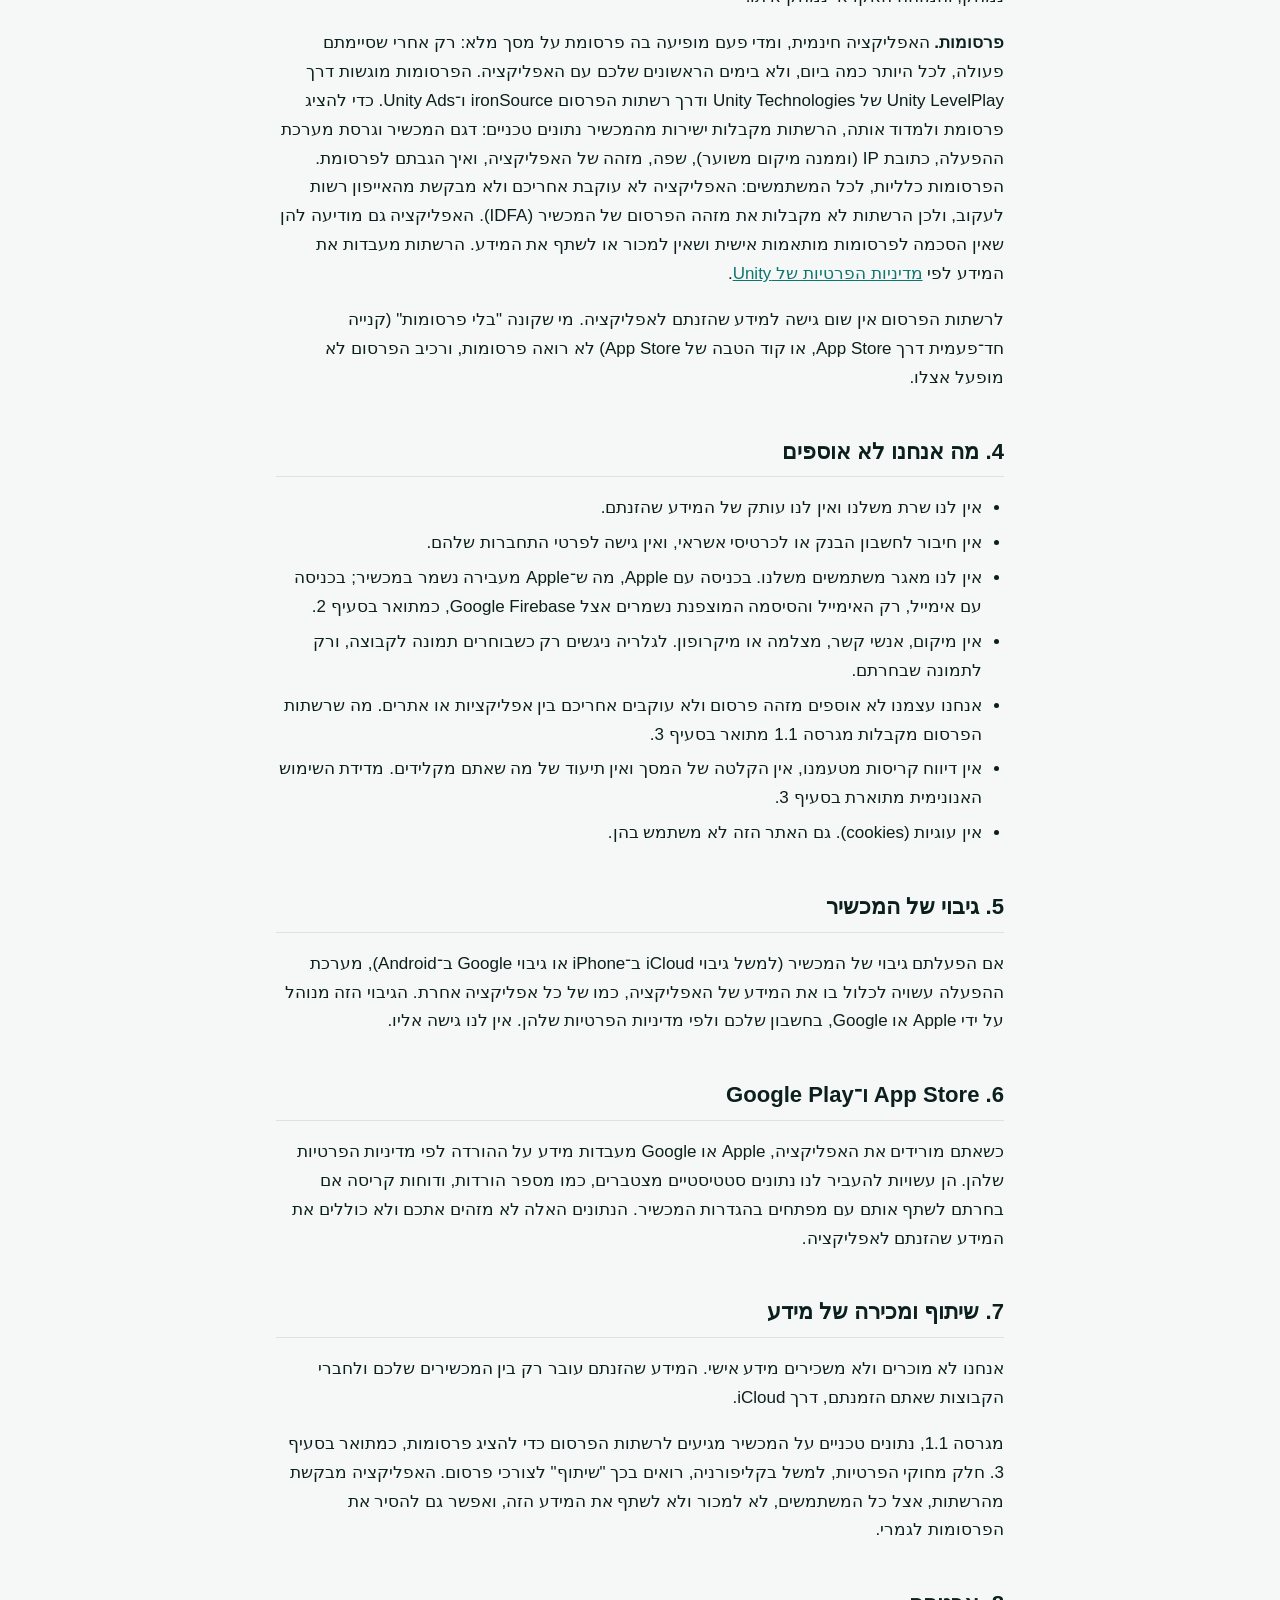
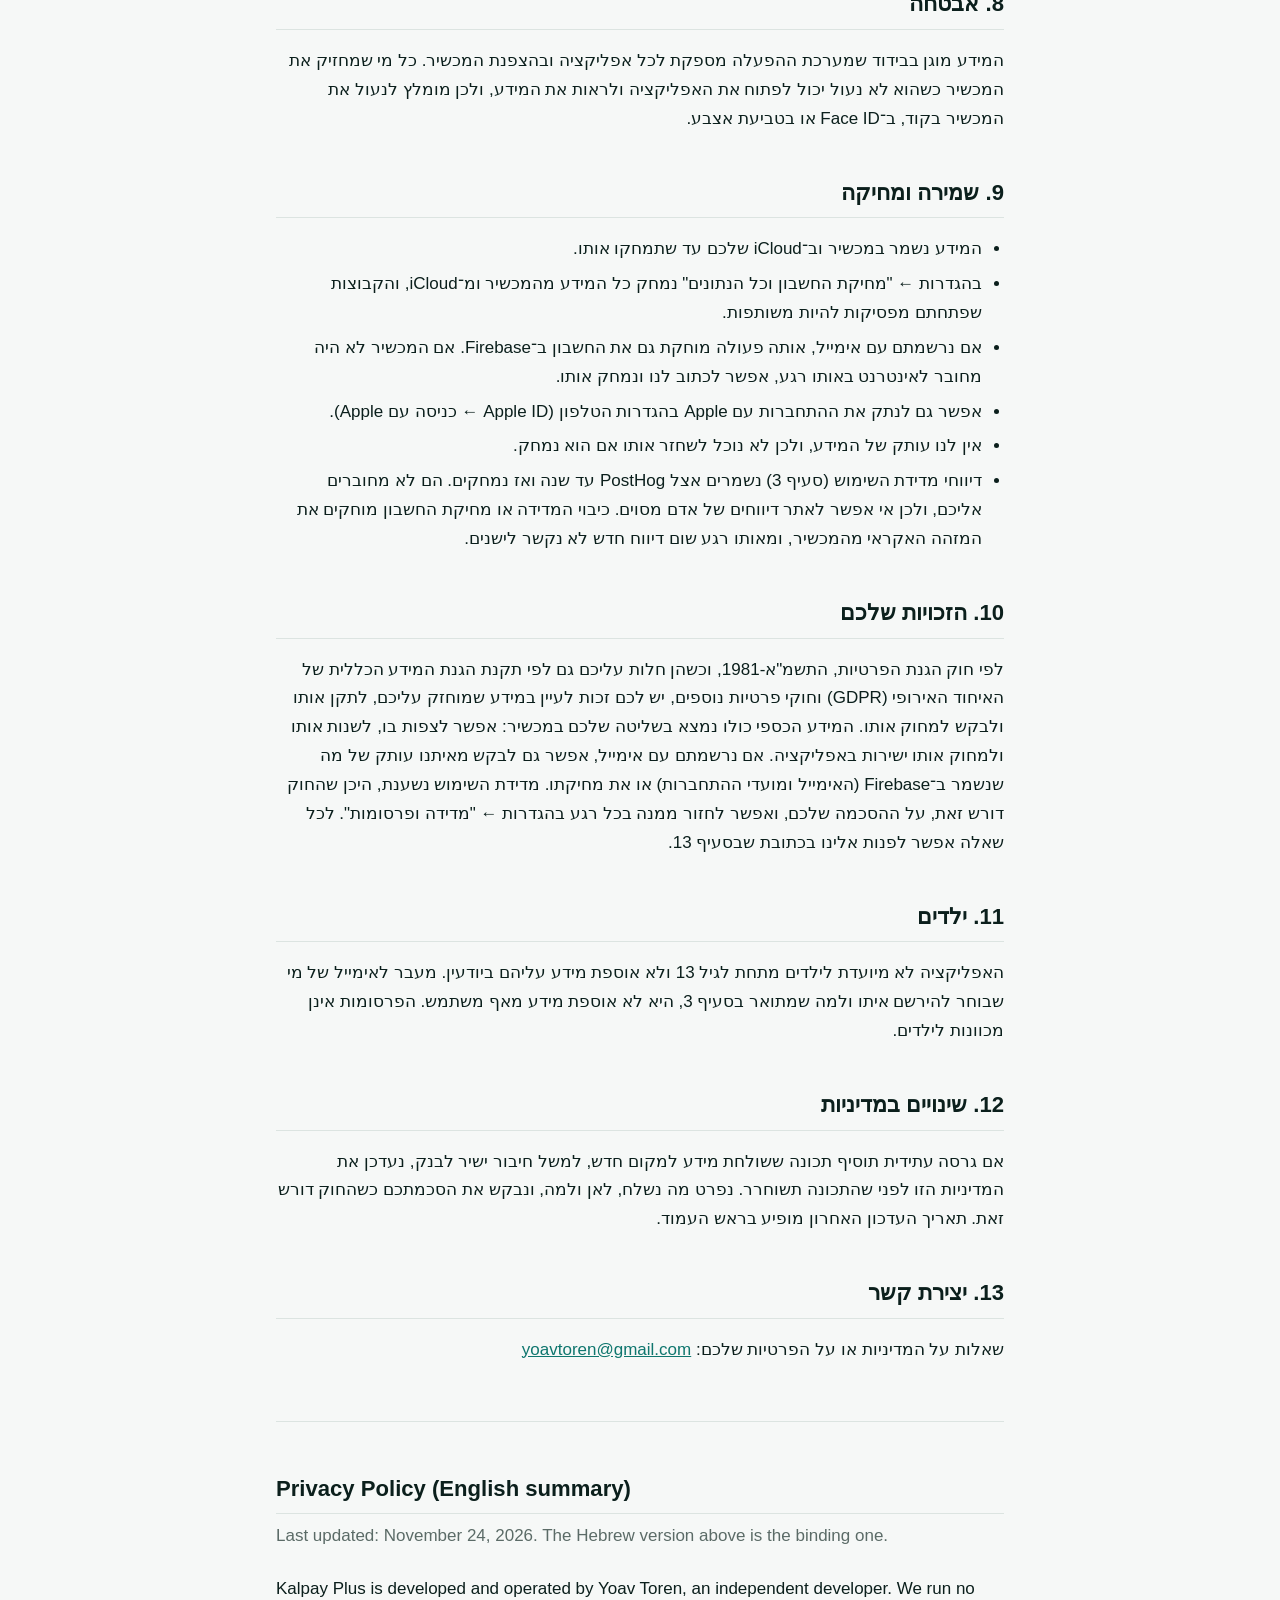
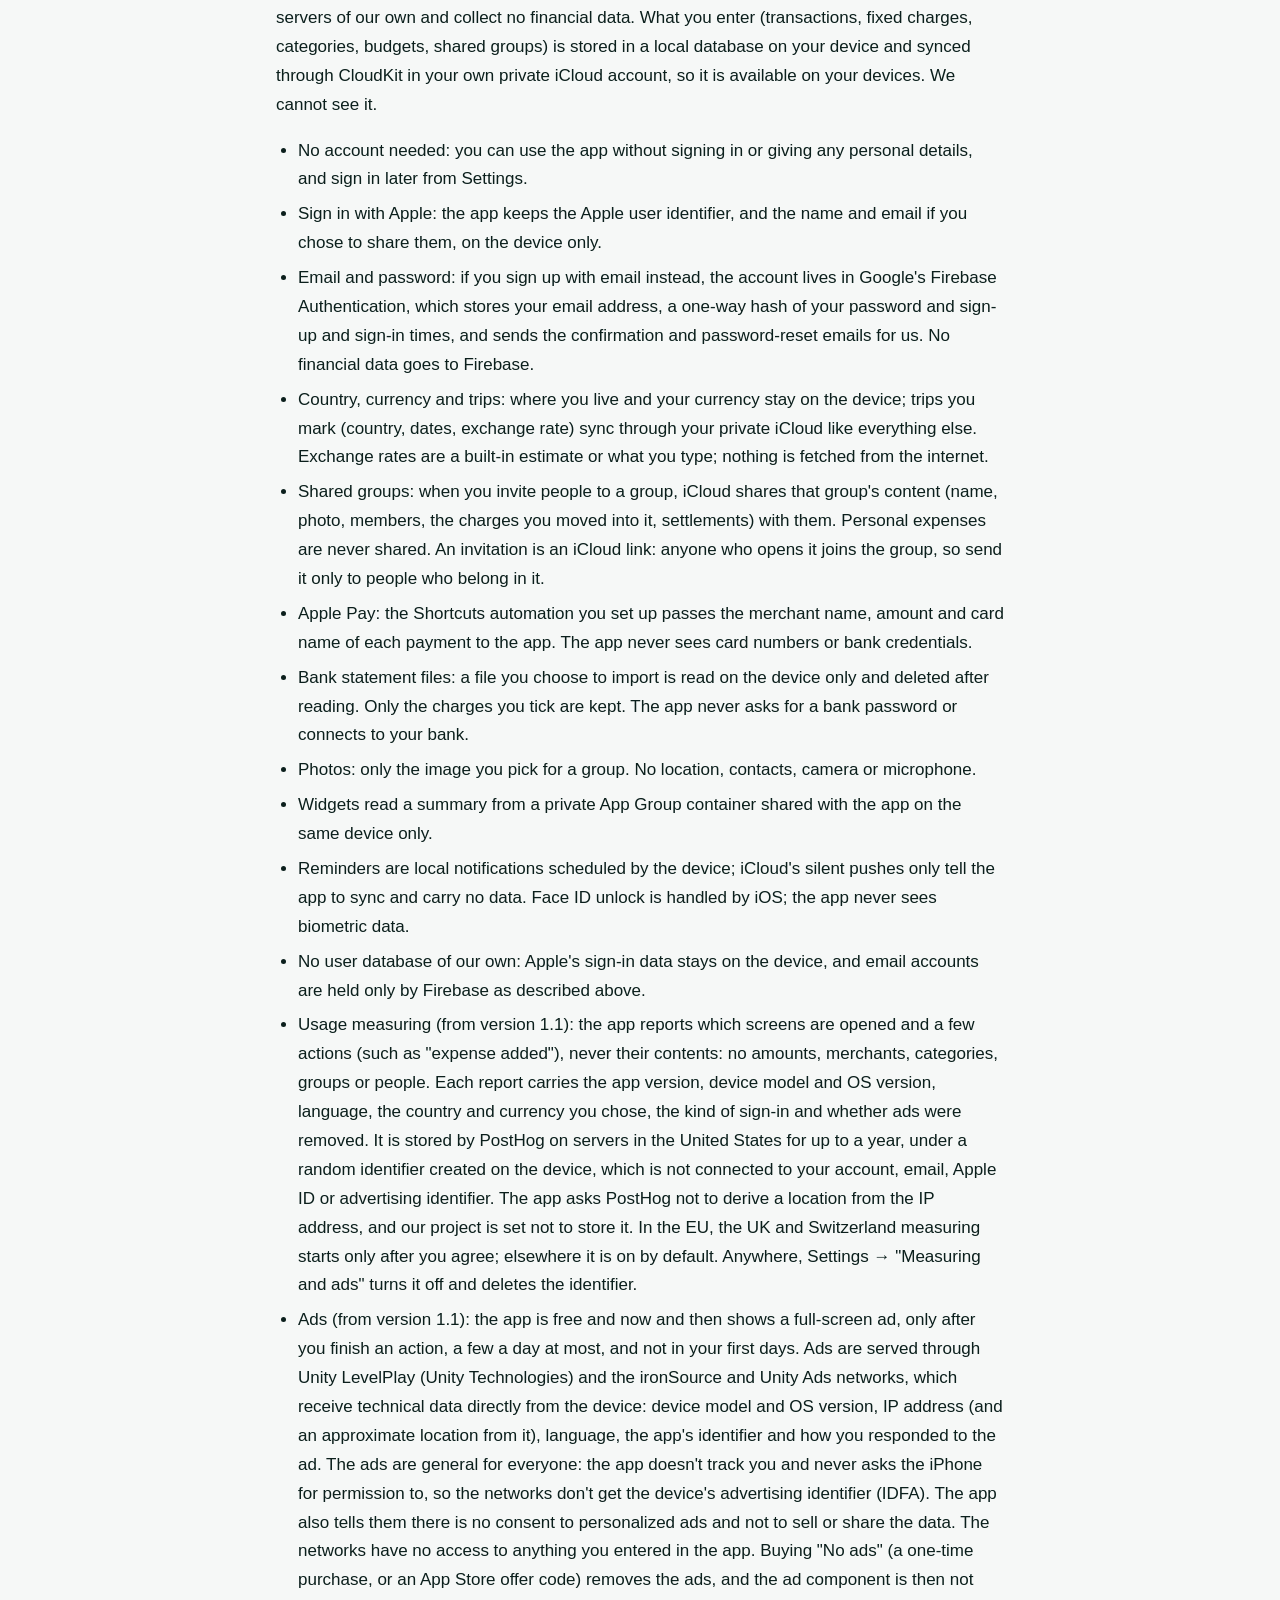
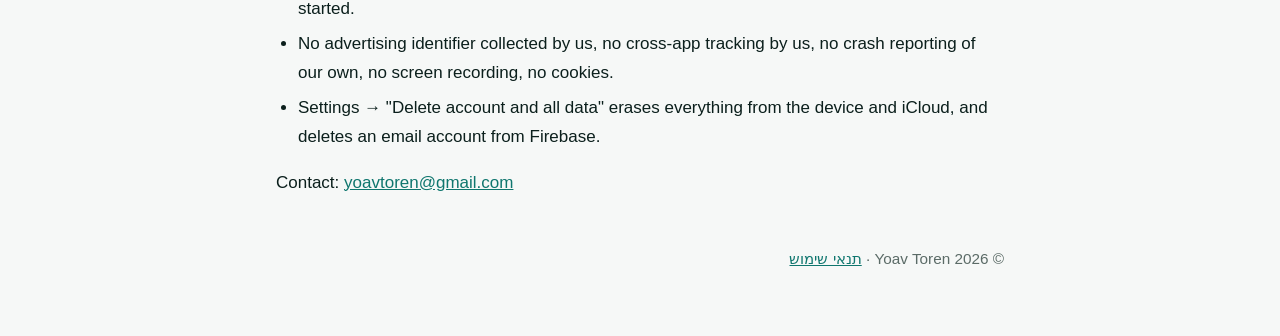
==== commit 1836f5dc: "Publish from yoavtoren/kalkala@4a8fbda" ====
--- a/privacy.html
+++ b/privacy.html
@@ -11,7 +11,7 @@
 <main>
   <p><a href="./">← קלפיי פלוס</a></p>
   <h1>מדיניות פרטיות</h1>
-  <p class="updated">עודכנה לאחרונה: 19 בנובמבר 2026 · <a href="#english">English</a></p>
+  <p class="updated">עודכנה לאחרונה: 24 בנובמבר 2026 · <a href="#english">English</a></p>
 
   <div class="summary">
     <strong>בקצרה:</strong> כל מה שאתם מזינים לקלפיי פלוס (תנועות, סכומים, קטגוריות, תקציב וקבוצות) נשמר במכשיר שלכם ומסונכרן ל־iCloud הפרטי שלכם, שרק אתם נכנסים אליו. המידע הכספי לא נשלח אלינו ולא לאף גורם אחר, חוץ מחברי קבוצה שאתם בעצמכם מזמינים, ואין לנו שרת משלנו.
@@ -70,7 +70,7 @@
   <p>שני הדברים שבסעיף הזה קיימים רק מגרסה 1.1 של האפליקציה. באף אחד מהם לא עובר מידע כספי: לא סכומים, ולא שמות של בתי עסק, קטגוריות, קבוצות או אנשים.</p>
   <p><strong>מדידת שימוש.</strong> כדי להבין מה עובד באפליקציה ומה מבלבל, היא מדווחת אילו מסכים נפתחו ואילו פעולות נעשו (למשל "נוספה הוצאה" או "יובא קובץ"), בלי התוכן שלהן. לכל דיווח מצורפים גרסת האפליקציה, דגם המכשיר וגרסת מערכת ההפעלה, השפה, המדינה והמטבע שבחרתם, סוג הכניסה (Apple, אימייל או בלי חשבון) והאם הפרסומות הוסרו. הדיווחים נשמרים אצל PostHog (PostHog Inc.), בשרתים בארצות הברית, עד שנה, תחת מזהה אקראי שנוצר במכשיר. המזהה לא מחובר לחשבון, לאימייל, ל־Apple ID או למזהה הפרסום, ולא נבנה ממנו פרופיל אישי. כמו בכל תקשורת באינטרנט, PostHog רואה את כתובת ה־IP שממנה הגיע הדיווח; האפליקציה מבקשת שלא לגזור ממנה מיקום, והחשבון שלנו מוגדר כך שהכתובת לא נשמרת. אין הקלטה של המסך ואין תיעוד של מה שאתם מקלידים. PostHog מעבדת את המידע כספק שירות שלנו, לפי <a href="https://posthog.com/privacy">מדיניות הפרטיות שלה</a>.</p>
   <p>באיחוד האירופי, בבריטניה ובשווייץ המדידה מתחילה רק אחרי שהסכמתם. בשאר העולם היא פועלת כברירת מחדל. בכל מקום אפשר לכבות אותה בהגדרות ← "מדידה ופרסומות": מה שחיכה להישלח נמחק, והמזהה האקראי נמחק איתו.</p>
-  <p><strong>פרסומות.</strong> האפליקציה חינמית, ומדי פעם מופיעה בה פרסומת על מסך מלא: רק אחרי שסיימתם פעולה, לכל היותר כמה ביום, ולא בימים הראשונים שלכם עם האפליקציה. הפרסומות מוגשות דרך Unity LevelPlay של Unity Technologies ודרך רשתות הפרסום ironSource ו־Unity Ads. כדי להציג פרסומת ולמדוד אותה, הרשתות מקבלות ישירות מהמכשיר נתונים טכניים: דגם המכשיר וגרסת מערכת ההפעלה, כתובת IP (וממנה מיקום משוער), שפה, מזהה של האפליקציה, ואיך הגבתם לפרסומת. את מזהה הפרסום של המכשיר (IDFA) הן מקבלות רק אם אישרתם לאייפון "לאפשר לאפליקציה לעקוב"; בלי האישור הזה הפרסומות כלליות. באיחוד האירופי, בבריטניה ובשווייץ פרסומות מותאמות אישית מוצגות רק אם הסכמתם לכך באפליקציה. את הבחירה אפשר לשנות בכל רגע בהגדרות ← "מדידה ופרסומות". הרשתות מעבדות את המידע לפי <a href="https://unity.com/legal/privacy-policy">מדיניות הפרטיות של Unity</a>.</p>
+  <p><strong>פרסומות.</strong> האפליקציה חינמית, ומדי פעם מופיעה בה פרסומת על מסך מלא: רק אחרי שסיימתם פעולה, לכל היותר כמה ביום, ולא בימים הראשונים שלכם עם האפליקציה. הפרסומות מוגשות דרך Unity LevelPlay של Unity Technologies ודרך רשתות הפרסום ironSource ו־Unity Ads. כדי להציג פרסומת ולמדוד אותה, הרשתות מקבלות ישירות מהמכשיר נתונים טכניים: דגם המכשיר וגרסת מערכת ההפעלה, כתובת IP (וממנה מיקום משוער), שפה, מזהה של האפליקציה, ואיך הגבתם לפרסומת. הפרסומות כלליות, לכל המשתמשים: האפליקציה לא עוקבת אחריכם ולא מבקשת מהאייפון רשות לעקוב, ולכן הרשתות לא מקבלות את מזהה הפרסום של המכשיר (IDFA). האפליקציה גם מודיעה להן שאין הסכמה לפרסומות מותאמות אישית ושאין למכור או לשתף את המידע. הרשתות מעבדות את המידע לפי <a href="https://unity.com/legal/privacy-policy">מדיניות הפרטיות של Unity</a>.</p>
   <p>לרשתות הפרסום אין שום גישה למידע שהזנתם לאפליקציה. מי שקונה "בלי פרסומות" (קנייה חד־פעמית דרך App Store, או קוד הטבה של App Store) לא רואה פרסומות, ורכיב הפרסום לא מופעל אצלו.</p>
 
   <h2 id="not">4. מה אנחנו לא אוספים</h2>
@@ -99,7 +99,7 @@
 
   <h2 id="sharing">7. שיתוף ומכירה של מידע</h2>
   <p>אנחנו לא מוכרים ולא משכירים מידע אישי. המידע שהזנתם עובר רק בין המכשירים שלכם ולחברי הקבוצות שאתם הזמנתם, דרך iCloud.</p>
-  <p>מגרסה 1.1, נתונים טכניים על המכשיר מגיעים לרשתות הפרסום כדי להציג פרסומות, כמתואר בסעיף 3. חלק מחוקי הפרטיות, למשל בקליפורניה, רואים בכך "שיתוף" לצורכי פרסום. אפשר לבטל אותו במתג "פרסומות מותאמות אישית" שבהגדרות ← "מדידה ופרסומות", או להסיר את הפרסומות לגמרי.</p>
+  <p>מגרסה 1.1, נתונים טכניים על המכשיר מגיעים לרשתות הפרסום כדי להציג פרסומות, כמתואר בסעיף 3. חלק מחוקי הפרטיות, למשל בקליפורניה, רואים בכך "שיתוף" לצורכי פרסום. האפליקציה מבקשת מהרשתות, אצל כל המשתמשים, לא למכור ולא לשתף את המידע הזה, ואפשר גם להסיר את הפרסומות לגמרי.</p>
 
   <h2 id="security">8. אבטחה</h2>
   <p>
@@ -121,7 +121,7 @@
   <p>
     לפי חוק הגנת הפרטיות, התשמ"א-1981, וכשהן חלות עליכם גם לפי תקנת הגנת המידע הכללית של האיחוד האירופי (GDPR) וחוקי פרטיות נוספים, יש לכם זכות לעיין במידע שמוחזק עליכם, לתקן אותו ולבקש למחוק אותו.
     המידע הכספי כולו נמצא בשליטה שלכם במכשיר: אפשר לצפות בו, לשנות אותו ולמחוק אותו ישירות באפליקציה. אם נרשמתם עם אימייל, אפשר גם לבקש מאיתנו עותק של מה שנשמר ב־Firebase (האימייל ומועדי ההתחברות) או את מחיקתו.
-    מדידת השימוש ופרסומות מותאמות אישית נשענות, היכן שהחוק דורש זאת, על ההסכמה שלכם, ואפשר לחזור ממנה בכל רגע בהגדרות ← "מדידה ופרסומות".
+    מדידת השימוש נשענת, היכן שהחוק דורש זאת, על ההסכמה שלכם, ואפשר לחזור ממנה בכל רגע בהגדרות ← "מדידה ופרסומות".
     לכל שאלה אפשר לפנות אלינו בכתובת שבסעיף 13.
   </p>
 
@@ -139,7 +139,7 @@
 
   <section class="english" id="english" lang="en" dir="ltr">
     <h2>Privacy Policy (English summary)</h2>
-    <p class="updated">Last updated: November 19, 2026. The Hebrew version above is the binding one.</p>
+    <p class="updated">Last updated: November 24, 2026. The Hebrew version above is the binding one.</p>
     <p>
       Kalpay Plus is developed and operated by Yoav Toren, an independent developer. We run no servers of our own and collect no financial data.
       What you enter (transactions, fixed charges, categories, budgets, shared groups) is stored in a local database on your device
@@ -158,7 +158,7 @@
       <li>Reminders are local notifications scheduled by the device; iCloud's silent pushes only tell the app to sync and carry no data. Face ID unlock is handled by iOS; the app never sees biometric data.</li>
       <li>No user database of our own: Apple's sign-in data stays on the device, and email accounts are held only by Firebase as described above.</li>
       <li>Usage measuring (from version 1.1): the app reports which screens are opened and a few actions (such as "expense added"), never their contents: no amounts, merchants, categories, groups or people. Each report carries the app version, device model and OS version, language, the country and currency you chose, the kind of sign-in and whether ads were removed. It is stored by PostHog on servers in the United States for up to a year, under a random identifier created on the device, which is not connected to your account, email, Apple ID or advertising identifier. The app asks PostHog not to derive a location from the IP address, and our project is set not to store it. In the EU, the UK and Switzerland measuring starts only after you agree; elsewhere it is on by default. Anywhere, Settings → "Measuring and ads" turns it off and deletes the identifier.</li>
-      <li>Ads (from version 1.1): the app is free and now and then shows a full-screen ad, only after you finish an action, a few a day at most, and not in your first days. Ads are served through Unity LevelPlay (Unity Technologies) and the ironSource and Unity Ads networks, which receive technical data directly from the device: device model and OS version, IP address (and an approximate location from it), language, the app's identifier and how you responded to the ad. They receive the device's advertising identifier (IDFA) only if you allow tracking in the iPhone's own prompt. In the EU, the UK and Switzerland personalized ads are shown only if you agree in the app. The networks have no access to anything you entered in the app. Buying "No ads" (a one-time purchase, or an App Store offer code) removes the ads, and the ad component is then not started.</li>
+      <li>Ads (from version 1.1): the app is free and now and then shows a full-screen ad, only after you finish an action, a few a day at most, and not in your first days. Ads are served through Unity LevelPlay (Unity Technologies) and the ironSource and Unity Ads networks, which receive technical data directly from the device: device model and OS version, IP address (and an approximate location from it), language, the app's identifier and how you responded to the ad. The ads are general for everyone: the app doesn't track you and never asks the iPhone for permission to, so the networks don't get the device's advertising identifier (IDFA). The app also tells them there is no consent to personalized ads and not to sell or share the data. The networks have no access to anything you entered in the app. Buying "No ads" (a one-time purchase, or an App Store offer code) removes the ads, and the ad component is then not started.</li>
       <li>No advertising identifier collected by us, no cross-app tracking by us, no crash reporting of our own, no screen recording, no cookies.</li>
       <li>Settings → "Delete account and all data" erases everything from the device and iCloud, and deletes an email account from Firebase.</li>
     </ul>
